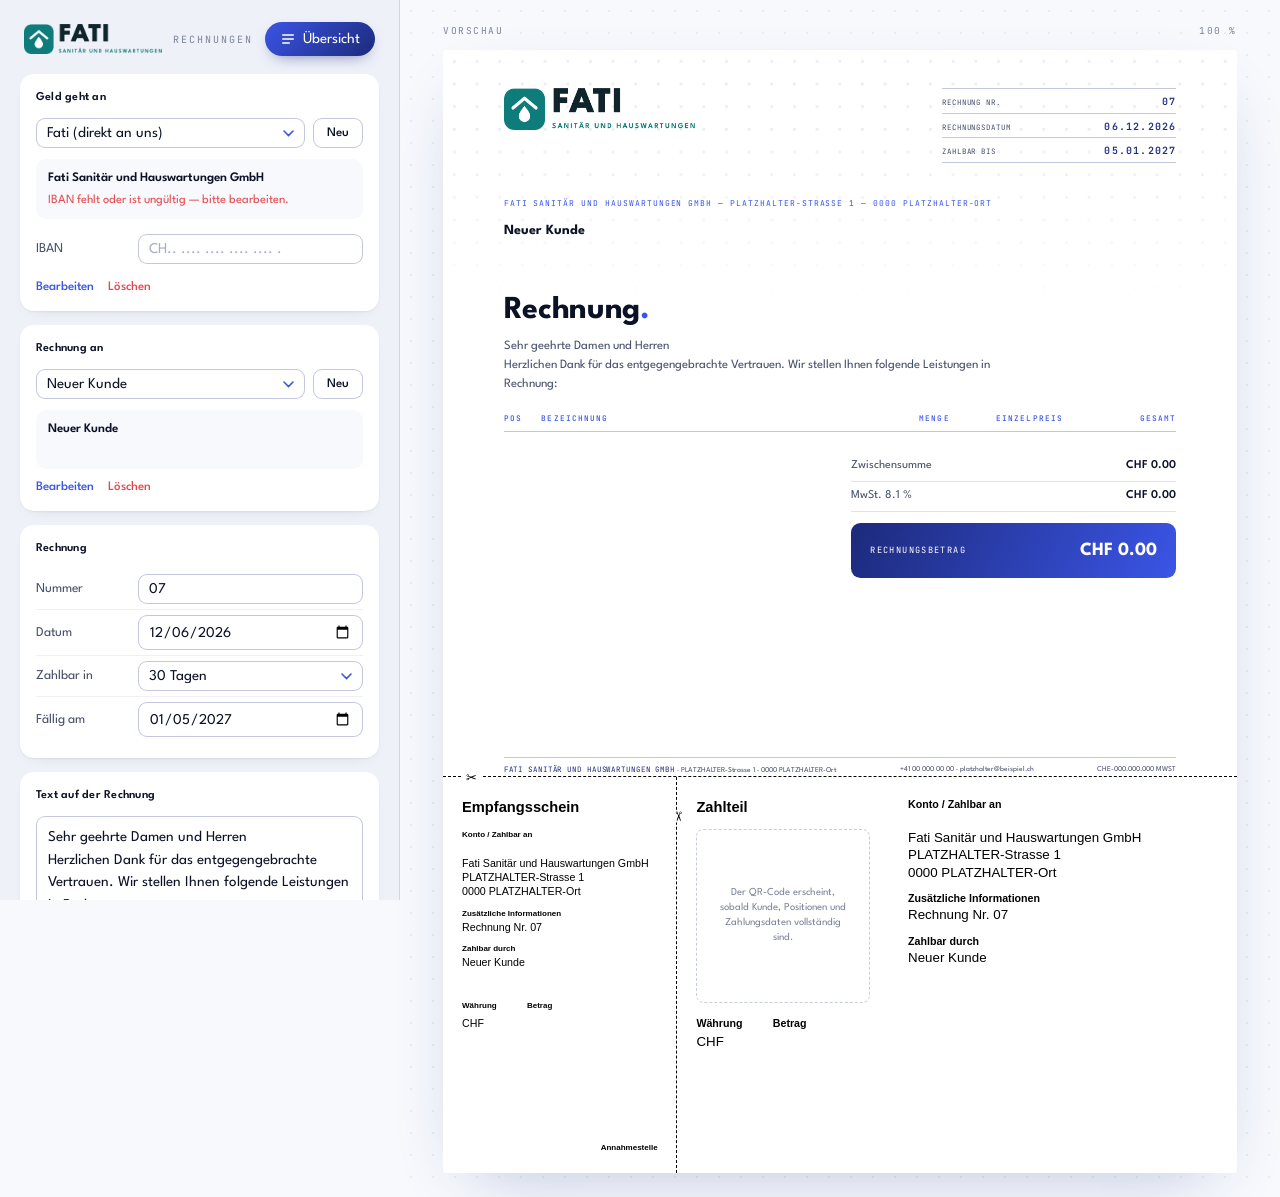
==== fati/index.html @ f6b5951c "Rechnungs-App für Fati Sanitär und Hauswartungen, nur auf dem Gerät Co-Authored-By: Claude Opus 5.5 " ====
<!doctype html>
<html lang="de-CH">
<head>
<meta charset="UTF-8" />
<meta name="viewport" content="width=device-width, initial-scale=1" />
<title>Fati Rechnungen</title>
<link rel="manifest" href="manifest.webmanifest" />
<link rel="apple-touch-icon" href="icon-180.png" />
<meta name="apple-mobile-web-app-capable" content="yes" />
<meta name="apple-mobile-web-app-title" content="Fati Rechnungen" />
<meta name="theme-color" content="#F7F9FD" />
<meta name="robots" content="noindex" />
<script src="../lib/html2canvas.min.js"></script>
<script src="../lib/jspdf.umd.min.js"></script>
<script src="dienst.js"></script>
<style>
@font-face {
  font-family: 'League Spartan'; font-weight: 100 900; font-style: normal; font-display: block;
  src: url([data-uri]) format('woff2');
}
@font-face {
  font-family: 'JetBrains Mono'; font-weight: 100 800; font-style: normal; font-display: block;
  src: url([data-uri]) format('woff2');
}
/* ============================================================
   NASUVIA RECHNUNGEN — Oberfläche
   Ruhige, gruppierte Karten wie in den macOS-Systemeinstellungen,
   in den Farben und Schriften der Nasuvia-Website.
   ============================================================ */
:root {
  --papier: #F7F9FD;
  --flaeche: #EEF1F8;
  --karte: #FFFFFF;
  --tinte: #0C1226;
  --text: #47506B;
  --leise: #7C8499;
  --blau: #1C2A7B;
  --elektrik: #3B55E6;
  --gruen: #0E9F6E;
  --rot: #E5484D;
  --gelb: #B7791F;
  --hairline: rgba(28, 42, 123, 0.14);
  --hairline-strong: rgba(28, 42, 123, 0.26);
  --schatten-karte: 0 1px 2px rgba(12, 18, 38, 0.05), 0 6px 18px -12px rgba(12, 18, 38, 0.18);
  --schatten-blatt: 0 24px 70px -32px rgba(28, 42, 123, 0.32);
  --font-display: 'League Spartan', -apple-system, BlinkMacSystemFont, system-ui, sans-serif;
  --font-mono: 'JetBrains Mono', ui-monospace, SFMono-Regular, monospace;
  --r-karte: 14px;
  --r-feld: 9px;
}

* { margin: 0; padding: 0; box-sizing: border-box; }

body {
  font-family: var(--font-display);
  background: var(--papier);
  color: var(--text);
  font-size: 15px;
  line-height: 1.5;
  -webkit-font-smoothing: antialiased;
  text-rendering: optimizeLegibility;
}

.mono { font-family: var(--font-mono); letter-spacing: 0.12em; text-transform: uppercase; font-variant-numeric: tabular-nums; }
.num { font-variant-numeric: tabular-nums; }
button, input, select, textarea { font-family: inherit; font-size: inherit; color: inherit; }
:focus-visible { outline: 2.5px solid var(--elektrik); outline-offset: 2px; border-radius: 6px; }

/* ============ LAYOUT ============ */
.app { display: grid; grid-template-columns: 400px minmax(0, 1fr); min-height: 100vh; }

.panel {
  background: var(--flaeche);
  border-right: 1px solid var(--hairline);
  padding: 20px 20px 44px;
  overflow-y: auto;
  max-height: 100vh;
  position: sticky;
  top: 0;
  display: flex; flex-direction: column; gap: 14px;
}
.panel-head { display: flex; align-items: center; gap: 11px; padding: 2px 4px 4px; }
.panel-logo { height: 30px; width: auto; }
.panel-title {
  font-family: var(--font-mono); font-size: 10px; letter-spacing: 0.2em;
  text-transform: uppercase; color: var(--leise);
}

/* ============ KARTEN ============ */
.card {
  background: var(--karte);
  border-radius: var(--r-karte);
  box-shadow: var(--schatten-karte);
  padding: 15px 16px 16px;
}
.card h2 {
  font-size: 12px; font-weight: 600; letter-spacing: 0.02em;
  color: var(--tinte); margin-bottom: 11px;
  text-transform: none;
}

/* Zeilenfelder — Label links, Feld rechts (macOS-Einstellungen) */
.field-row {
  display: grid; grid-template-columns: 92px minmax(0, 1fr);
  align-items: center; gap: 10px;
  padding: 5px 0;
}
.field-row + .field-row { border-top: 1px solid rgba(28, 42, 123, 0.07); }
.field-row > label { font-size: 13.5px; color: var(--text); }
.field-row textarea { min-height: 62px; resize: vertical; line-height: 1.45; }

input[type="text"], input[type="date"], select, textarea {
  width: 100%; background: var(--karte);
  border: 1px solid var(--hairline-strong); border-radius: var(--r-feld);
  padding: 7px 10px; color: var(--tinte);
  transition: border-color .15s, box-shadow .15s;
  min-width: 0;
}
input::placeholder, textarea::placeholder { color: #A6AEC0; }
input:focus, select:focus, textarea:focus {
  outline: none; border-color: var(--elektrik);
  box-shadow: 0 0 0 3.5px rgba(59, 85, 230, 0.14);
}
input.invalid { border-color: var(--rot); box-shadow: 0 0 0 3.5px rgba(229, 72, 77, 0.12); }
select { appearance: none; cursor: pointer;
  background-image: url("data:image/svg+xml,%3Csvg xmlns='http://www.w3.org/2000/svg' width='11' height='7'%3E%3Cpath d='M1 1l4.5 4.5L10 1' stroke='%233B55E6' fill='none' stroke-width='1.6' stroke-linecap='round'/%3E%3C/svg%3E");
  background-repeat: no-repeat; background-position: right 10px center; padding-right: 28px;
}

/* Auswahl-Karten (Empfänger, Kunde) */
.waehl-bar { display: grid; grid-template-columns: minmax(0, 1fr) auto; gap: 8px; }
.karte-info {
  margin-top: 11px; padding: 10px 12px; background: var(--papier);
  border-radius: 10px; font-size: 13px; line-height: 1.5; color: var(--text);
}
.karte-info strong { color: var(--tinte); display: block; font-weight: 600; }
.karte-info .mail { color: var(--elektrik); font-size: 12.5px; }
.karte-info .fehlt { color: var(--rot); font-size: 12.5px; display: block; margin-top: 2px; }
.karte-tools { display: flex; gap: 14px; margin-top: 10px; }
.tag {
  display: inline-block; margin-top: 7px; padding: 3px 9px; border-radius: 100px;
  font-size: 10.5px; font-weight: 600; letter-spacing: 0.02em;
}
.tag-ok { background: rgba(14, 159, 110, 0.12); color: #0A7150; }
.tag-info { background: rgba(59, 85, 230, 0.1); color: var(--blau); }

/* Freitext in Karten */
.card > textarea {
  width: 100%; min-height: 84px; resize: vertical; line-height: 1.5;
  background: var(--karte); border: 1px solid var(--hairline-strong);
  border-radius: var(--r-feld); padding: 9px 11px; color: var(--tinte);
}

/* Erstellen-Knopf */
.btn-erstellen {
  background: linear-gradient(135deg, var(--elektrik), var(--blau));
  color: #fff; box-shadow: 0 4px 14px rgba(28, 42, 123, 0.22);
}
.btn-erstellen:hover:not(:disabled) { filter: brightness(1.06); }
.btn-erstellen.bereit { background: var(--papier); color: var(--blau); box-shadow: none; border: 1px solid rgba(28, 42, 123, 0.16); }
.actions-neben { display: flex; gap: 8px; margin-top: 2px; }
.actions-neben .mini-btn { flex: 1; }

/* „hidden" muss jede Anzeigeart schlagen */
[hidden] { display: none !important; }

/* Hinweis beim Bearbeiten */
.bearbeitung {
  display: flex; align-items: center; justify-content: space-between; gap: 10px;
  background: rgba(255, 176, 32, 0.14); border: 1px solid rgba(196, 122, 0, 0.3);
  border-radius: 10px; padding: 9px 11px; font-size: 12.5px; color: #7a4b00;
}
.bearbeitung .mini-btn { flex: none; white-space: nowrap; }

/* Entwürfe */
.entwuerfe-card { display: none; }
body.server .entwuerfe-card { display: block; }
.entwurf-zeile { padding: 9px 0; border-bottom: 1px solid rgba(28, 42, 123, 0.07); }
.entwurf-zeile .archiv-knoepfe { display: flex; gap: 5px; margin-top: 7px; }
.entwurf-zeile .mini-btn { flex: 1; padding: 5px 4px; font-size: 11.5px; }
.entwurf-zeile:last-child { border-bottom: 0; }
.entwurf-info { min-width: 0; }
.entwurf-info strong { display: block; font-size: 12.5px; font-weight: 600; color: var(--tinte); overflow: hidden; text-overflow: ellipsis; white-space: nowrap; }
.entwurf-info span { display: block; font-size: 10.5px; color: var(--leise); }

/* Archiv-Suche und Zusatzangaben */
.archiv-suche {
  width: 100%; margin: 2px 0 8px; padding: 7px 10px; font: inherit; font-size: 12.5px;
  border: 1px solid rgba(28, 42, 123, 0.16); border-radius: 8px; background: var(--papier); color: var(--tinte);
}
.archiv-suche:focus { outline: none; border-color: var(--elektrik); box-shadow: 0 0 0 3px rgba(43, 74, 224, 0.13); }
.archiv-knoepfe { display: flex; gap: 5px; flex-shrink: 0; }
.marke {
  display: inline-block; margin-left: 6px; padding: 1px 6px; border-radius: 20px;
  font-family: var(--font-mono); font-size: 8px; letter-spacing: 0.08em; text-transform: uppercase; vertical-align: 1px;
}
.marke-bezahlt { background: rgba(22, 143, 90, 0.14); color: #0f6b43; }
.marke-faellig { background: rgba(198, 40, 40, 0.12); color: #a5251f; }
.marke-gesendet { background: rgba(43, 74, 224, 0.11); color: var(--blau); }

/* Statistik */
.statistik-card { display: none; }
body.server .statistik-card { display: block; }
.stat-kacheln { display: grid; grid-template-columns: 1fr 1fr; gap: 9px; }
.stat-kachel { background: var(--papier); border-radius: 10px; padding: 11px 12px; }
.stat-label { display: block; font-family: var(--font-mono); font-size: 8.5px; letter-spacing: 0.13em; text-transform: uppercase; color: var(--leise); }
.stat-kachel strong { display: block; font-size: 17px; font-weight: 700; color: var(--blau); margin-top: 4px; font-variant-numeric: tabular-nums; }
.stat-sub { display: block; font-size: 11px; color: var(--leise); margin-top: 1px; }
.stat-zeilen { margin-top: 11px; }
.stat-zeilen > div { display: flex; justify-content: space-between; align-items: baseline; padding: 6px 0; font-size: 12.5px; border-bottom: 1px solid rgba(28, 42, 123, 0.07); }
.stat-zeilen > div:last-child { border-bottom: 0; }
.stat-zeilen strong { color: var(--tinte); font-weight: 600; font-variant-numeric: tabular-nums; }
.stat-zeilen .warnzeile strong, .stat-zeilen div.warnzeile strong { color: #a5251f; }
.stat-zeilen .warnzeile span { color: #a5251f; }
.stat-titel { font-family: var(--font-mono); font-size: 8.5px; letter-spacing: 0.14em; text-transform: uppercase; color: var(--leise); margin: 14px 0 7px; }
.stat-monat { display: grid; grid-template-columns: 42px minmax(0, 1fr) 62px; align-items: center; gap: 8px; margin-bottom: 6px; }
.stat-monat-name { font-size: 11px; color: var(--leise); font-variant-numeric: tabular-nums; }
.stat-balken { height: 7px; background: rgba(28, 42, 123, 0.09); border-radius: 4px; overflow: hidden; }
.stat-balken i { display: block; height: 100%; background: linear-gradient(90deg, var(--blau), var(--elektrik)); border-radius: 4px; }
.stat-monat-wert { font-size: 11px; text-align: right; color: var(--tinte); font-variant-numeric: tabular-nums; }
.stat-kunde { display: flex; justify-content: space-between; gap: 10px; font-size: 12px; padding: 5px 0; border-bottom: 1px solid rgba(28, 42, 123, 0.06); }
.stat-kunde:last-child { border-bottom: 0; }
.stat-kunde span:first-child { color: var(--tinte); overflow: hidden; text-overflow: ellipsis; white-space: nowrap; }
.stat-kunde span:last-child { color: var(--leise); white-space: nowrap; font-variant-numeric: tabular-nums; }

/* Archiv */
.archiv-card { max-height: 400px; display: flex; flex-direction: column; }
.archiv-pfad { font-size: 11px; color: var(--leise); margin-bottom: 9px; }
#archivListe { overflow-y: auto; flex: 1; margin: 0 -4px; padding: 0 4px; }
.archiv-zeile { padding: 9px 0; border-bottom: 1px solid rgba(28, 42, 123, 0.07); }
.archiv-zeile:last-child { border-bottom: 0; }
.archiv-info { min-width: 0; }
.archiv-info strong {
  display: block; font-size: 12.5px; font-weight: 600; color: var(--tinte);
  white-space: nowrap; overflow: hidden; text-overflow: ellipsis;
}
.archiv-info span { display: block; font-size: 11px; color: var(--leise); margin-top: 1px; }
.archiv-zeile .archiv-knoepfe { display: flex; gap: 5px; margin-top: 7px; }
.archiv-zeile .mini-btn { flex: 1; padding: 5px 4px; font-size: 11.5px; }
.archiv-leer { font-size: 12.5px; color: var(--leise); padding: 6px 0; }
.mini-btn.full { width: 100%; margin-top: 10px; }
/* Archiv nur zeigen, wenn der lokale Dienst läuft */
.archiv-card { display: none; }
body.server .archiv-card { display: flex; }

.link-btn {
  background: none; border: 0; cursor: pointer; padding: 2px 0;
  color: var(--elektrik); font-size: 13px; font-weight: 500;
}
.link-btn:hover { text-decoration: underline; }
.link-btn.danger { color: var(--rot); }
.link-btn.center { align-self: center; }

.mini-btn {
  border: 1px solid var(--hairline-strong); background: var(--karte); border-radius: var(--r-feld);
  padding: 7px 13px; cursor: pointer; color: var(--tinte); font-weight: 500; font-size: 13px;
  transition: background .15s, border-color .15s; white-space: nowrap;
}
.mini-btn:hover { background: var(--papier); border-color: var(--elektrik); color: var(--blau); }
.mini-btn.primary { background: var(--elektrik); border-color: var(--elektrik); color: #fff; }
.mini-btn.primary:hover { background: var(--blau); border-color: var(--blau); color: #fff; }

/* Positionen */
.pos-head {
  display: grid; grid-template-columns: minmax(0,1fr) 54px 78px 28px; gap: 7px;
  font-size: 10.5px; color: var(--leise); margin-bottom: 7px; padding-right: 2px;
}
.pos-head span:nth-child(2), .pos-head span:nth-child(3) { text-align: right; }
.pos-row { display: grid; grid-template-columns: minmax(0,1fr) 54px 78px 28px; gap: 7px; margin-bottom: 7px; align-items: center; }
.pos-row input { padding: 7px 9px; }
.pos-row input.n { text-align: right; font-variant-numeric: tabular-nums; }
.pos-sum { font-size: 11.5px; color: var(--leise); text-align: right; margin: -3px 2px 8px 0; font-variant-numeric: tabular-nums; }
.icon-btn {
  border: 0; background: transparent; cursor: pointer;
  border-radius: 7px; height: 32px; display: grid; place-items: center;
  color: var(--leise); transition: color .15s, background .15s;
}
.icon-btn:hover { color: var(--rot); background: rgba(229, 72, 77, 0.08); }
.icon-btn svg { width: 13px; height: 13px; }
.add-btn {
  width: 100%; margin-top: 3px; border: 1px dashed var(--hairline-strong);
  background: transparent; border-radius: 10px; padding: 9px; cursor: pointer;
  color: var(--elektrik); font-weight: 500; font-size: 13.5px;
  display: flex; align-items: center; justify-content: center; gap: 7px;
  transition: background .15s, border-color .15s;
}
.add-btn:hover { background: rgba(59, 85, 230, 0.06); border-color: var(--elektrik); }
.add-btn svg { width: 13px; height: 13px; }

/* Segmented control */
.seg { display: flex; background: rgba(28, 42, 123, 0.07); border-radius: 10px; padding: 3px; gap: 3px; }
.seg button {
  flex: 1; border: 0; background: transparent; cursor: pointer;
  padding: 7px 6px; border-radius: 8px; color: var(--text);
  font-size: 13px; font-weight: 500; transition: background .18s, color .18s, box-shadow .18s;
}
.seg button[aria-pressed="true"] {
  background: var(--karte); color: var(--blau); font-weight: 600;
  box-shadow: 0 1px 3px rgba(12, 18, 38, 0.14);
}

.hint { font-size: 12px; color: var(--leise); margin-top: 9px; line-height: 1.45; }

/* Summe */
.summary-card { padding: 4px 16px 4px; }
.sum-row { display: flex; justify-content: space-between; padding: 10px 0; font-size: 13.5px; border-bottom: 1px solid rgba(28, 42, 123, 0.07); }
.sum-row .v { color: var(--tinte); font-weight: 600; font-variant-numeric: tabular-nums; }
.sum-total {
  display: flex; justify-content: space-between; align-items: baseline;
  padding: 13px 0; font-size: 14px; color: var(--tinte); font-weight: 600;
}
.sum-total span:last-child { font-size: 20px; font-weight: 700; color: var(--blau); font-variant-numeric: tabular-nums; }

/* Status */
.status { display: flex; flex-direction: column; gap: 7px; }
.status:empty { display: none; }
.pill {
  display: flex; align-items: flex-start; gap: 9px; padding: 9px 12px; border-radius: 10px;
  font-size: 12.5px; line-height: 1.4; border: 1px solid transparent;
}
.pill i { width: 7px; height: 7px; border-radius: 50%; flex-shrink: 0; margin-top: 5px; }
.pill.ok { background: rgba(14, 159, 110, 0.09); color: #0A7150; border-color: rgba(14, 159, 110, 0.22); }
.pill.ok i { background: var(--gruen); }
.pill.warn { background: rgba(183, 121, 31, 0.1); color: #8A5A12; border-color: rgba(183, 121, 31, 0.25); }
.pill.warn i { background: var(--gelb); }
.pill.err { background: rgba(229, 72, 77, 0.09); color: #A8272C; border-color: rgba(229, 72, 77, 0.25); }
.pill.err i { background: var(--rot); }

/* Aktionen */
.actions { display: flex; flex-direction: column; gap: 9px; }
.btn {
  border: 0; border-radius: 11px; padding: 12px 18px; cursor: pointer;
  font-weight: 600; font-size: 14.5px;
  transition: transform .15s, box-shadow .15s, background .15s, border-color .15s;
  display: flex; align-items: center; justify-content: center; gap: 9px;
}
.btn svg { width: 16px; height: 16px; }
.btn-primary { background: var(--elektrik); color: #fff; box-shadow: 0 8px 20px -10px rgba(59, 85, 230, 0.9); }
.btn-primary:hover:not(:disabled) { background: var(--blau); transform: translateY(-1px); }
.btn-primary:disabled { opacity: .4; cursor: not-allowed; box-shadow: none; }
.btn-secondary { background: var(--karte); color: var(--tinte); border: 1px solid var(--hairline-strong); }
.btn-secondary:hover { border-color: var(--elektrik); color: var(--blau); }

.advanced[hidden] { display: none; }

/* ============ VORSCHAU ============ */
.preview {
  padding: 24px; display: flex; flex-direction: column; align-items: center; gap: 12px;
  background:
    radial-gradient(rgba(28, 42, 123, 0.06) 1px, transparent 1.6px) 0 0 / 22px 22px,
    var(--papier);
  min-height: 100vh;
}
.preview-bar {
  width: 100%; max-width: 210mm; display: flex; justify-content: space-between;
  font-family: var(--font-mono); font-size: 9.5px; letter-spacing: 0.16em;
  text-transform: uppercase; color: var(--leise);
}
.sheet-wrap { box-shadow: var(--schatten-blatt); border-radius: 4px; overflow: hidden; background: #fff; }

/* ============ RECHNUNGSBLATT (1:1 wie die PDFs) ============ */
.sheet {
  width: 210mm; height: 297mm; background: #fff; color: var(--text);
  position: relative; font-size: 9.5pt; line-height: 1.5;
  -webkit-print-color-adjust: exact; print-color-adjust: exact;
}
.sheet .inner { padding: 10mm 16mm 0; position: relative; z-index: 1; max-height: 185mm; overflow: hidden; }
.sheet .dots {
  position: absolute; top: 0; left: 0; right: 0; height: 70mm; z-index: 0;
  background-image: radial-gradient(rgba(28, 42, 123, 0.08) 0.35mm, transparent 0.5mm);
  background-size: 6mm 6mm;
}
.sheet .dots::after { content: ''; position: absolute; inset: 0; background: linear-gradient(180deg, rgba(255,255,255,0) 30%, #fff 100%); }

.sheet header { display: flex; justify-content: space-between; align-items: flex-start; }
.sheet .logo { height: 11mm; width: auto; display: block; }
.sheet .meta { width: 62mm; }
.sheet .meta-row { display: flex; justify-content: space-between; align-items: baseline; border-top: 0.35pt solid var(--hairline-strong); padding: 1.3mm 0 1mm; }
.sheet .meta-row:last-child { border-bottom: 0.35pt solid var(--hairline-strong); }
.sheet .meta-label { font-size: 5.6pt; }
.sheet .meta-value { font-size: 7.5pt; color: var(--blau); font-weight: 600; }

.sheet .addr-zone { margin-top: 9mm; }
.sheet .sender { font-size: 6pt; color: var(--elektrik); margin-bottom: 3mm; }
.sheet .empfaenger { font-size: 10.5pt; color: var(--tinte); line-height: 1.55; }
.sheet .empfaenger strong { font-weight: 700; }

.sheet h2.titel { font-size: 24pt; font-weight: 700; color: var(--tinte); letter-spacing: -0.01em; margin-top: 8mm; line-height: 1.05; }
.sheet h2.titel .dot { color: var(--elektrik); }
.sheet .intro { margin-top: 2.5mm; font-size: 9.5pt; max-width: 130mm; }

.sheet table { width: 100%; border-collapse: collapse; margin-top: 5mm; }
.sheet thead th {
  font-family: var(--font-mono); font-weight: 500; font-size: 5.8pt;
  letter-spacing: 0.14em; text-transform: uppercase; color: var(--elektrik);
  text-align: left; padding: 0 2mm 1.8mm 0; border-bottom: 0.5pt solid var(--hairline-strong);
}
.sheet thead th.r, .sheet td.r { text-align: right; padding-right: 0; }
.sheet tbody td { padding: 2.4mm 2mm 2.4mm 0; font-size: 9.5pt; color: var(--tinte); border-bottom: 0.35pt solid var(--hairline); vertical-align: top; }
.sheet td.pos { color: var(--elektrik); font-family: var(--font-mono); font-size: 7pt; }
.sheet td .desc { font-weight: 600; }

.sheet .after-table { display: flex; gap: 8mm; align-items: flex-start; margin-top: 5mm; }
.sheet .totals { width: 86mm; flex-shrink: 0; margin-left: auto; }
.sheet .tot-row { display: flex; justify-content: space-between; align-items: baseline; padding: 1.5mm 0; font-size: 9pt; border-bottom: 0.35pt solid var(--hairline); }
.sheet .tot-row .v { color: var(--tinte); font-weight: 600; font-variant-numeric: tabular-nums; }
.sheet .grand {
  margin-top: 3mm; display: flex; justify-content: space-between; align-items: center;
  background: linear-gradient(115deg, var(--blau), var(--elektrik));
  color: #fff; border-radius: 2.5mm; padding: 3.6mm 5mm;
}
.sheet .grand .lbl { font-family: var(--font-mono); font-size: 6.5pt; letter-spacing: 0.16em; }
.sheet .grand .amt { font-size: 14pt; font-weight: 700; font-variant-numeric: tabular-nums; }

.sheet .notice {
  flex: 1; border: 0.35pt solid var(--hairline-strong); border-left: 1mm solid var(--elektrik);
  border-radius: 2mm; padding: 3.5mm 4.5mm; background: var(--papier);
}
.sheet .notice .nlabel { font-size: 5.8pt; color: var(--elektrik); margin-bottom: 1.6mm; }
.sheet .notice p { font-size: 8pt; line-height: 1.55; }
.sheet .notice .bank { margin-top: 2mm; font-size: 6.3pt; color: var(--blau); letter-spacing: 0.03em; line-height: 1.7; }

.sheet .foot {
  position: absolute; left: 16mm; right: 16mm; top: 187mm;
  border-top: 0.35pt solid var(--hairline-strong); padding-top: 1.6mm;
  display: flex; justify-content: space-between; font-size: 5.6pt; z-index: 1;
}
.sheet .foot .b { color: var(--blau); }

/* Kompakt ab 6 Positionen */
.sheet.kompakt .addr-zone { margin-top: 6mm; }
.sheet.kompakt .sender { margin-bottom: 2mm; }
.sheet.kompakt .empfaenger { line-height: 1.45; }
.sheet.kompakt h2.titel { margin-top: 5mm; font-size: 22pt; }
.sheet.kompakt .intro { margin-top: 2mm; }
.sheet.kompakt table { margin-top: 4mm; }
.sheet.kompakt tbody td { padding: 1.7mm 2mm 1.7mm 0; }
.sheet.kompakt .tot-row { padding: 1.3mm 0; }
.sheet.kompakt .after-table { margin-top: 4mm; }
.sheet.kompakt .notice { padding: 2.8mm 4mm; }
.sheet.kompakt .notice p { font-size: 7.5pt; line-height: 1.45; }
.sheet.kompakt .notice .bank { font-size: 6pt; line-height: 1.6; margin-top: 1.6mm; }
.sheet.kompakt .grand { padding: 3.2mm 5mm; }

/* Dichteste Stufe — greift automatisch bei langen Rechnungen */
.sheet.dicht .addr-zone { margin-top: 5mm; }
.sheet.dicht .empfaenger { font-size: 10pt; line-height: 1.4; }
.sheet.dicht h2.titel { margin-top: 4mm; font-size: 19pt; }
.sheet.dicht .intro { margin-top: 1.6mm; font-size: 8.6pt; }
.sheet.dicht table { margin-top: 3mm; }
.sheet.dicht tbody td { padding: 1.15mm 2mm 1.15mm 0; font-size: 8.7pt; }
.sheet.dicht thead th { padding-bottom: 1.2mm; }
.sheet.dicht .after-table { margin-top: 3mm; gap: 6mm; }
.sheet.dicht .tot-row { padding: 1mm 0; font-size: 8.4pt; }
.sheet.dicht .grand { margin-top: 2mm; padding: 2.6mm 4.5mm; }
.sheet.dicht .grand .amt { font-size: 12.5pt; }
.sheet.dicht .notice { padding: 2.2mm 3.4mm; }
.sheet.dicht .notice p { font-size: 6.9pt; line-height: 1.4; }
.sheet.dicht .notice .bank { font-size: 5.7pt; line-height: 1.5; margin-top: 1.2mm; }

/* Äusserste Stufe — lange Rechnungen passen noch auf eine Seite */
.sheet.eng .inner { padding-top: 8mm; }
.sheet.eng .addr-zone { margin-top: 4mm; }
.sheet.eng .sender { margin-bottom: 1.4mm; font-size: 5.6pt; }
.sheet.eng .empfaenger { font-size: 9.4pt; line-height: 1.35; }
.sheet.eng h2.titel { margin-top: 3mm; font-size: 17pt; }
.sheet.eng .intro { margin-top: 1.2mm; font-size: 8.1pt; }
.sheet.eng table { margin-top: 2.4mm; }
.sheet.eng tbody td { padding: 0.85mm 2mm 0.85mm 0; font-size: 8.2pt; }
.sheet.eng .after-table { margin-top: 2.4mm; }
.sheet.eng .tot-row { padding: 0.8mm 0; font-size: 8pt; }
.sheet.eng .grand { margin-top: 1.6mm; padding: 2.2mm 4.5mm; }
.sheet.eng .grand .amt { font-size: 11.5pt; }
.sheet.eng .notice p { font-size: 6.4pt; line-height: 1.35; }

/* QR-Zahlteil */
.qrbill {
  position: absolute; bottom: 0; left: 0; width: 210mm; height: 105mm;
  border-top: 0.4pt dashed #000; display: flex;
  font-family: Helvetica, Arial, sans-serif; color: #000; background: #fff; z-index: 2;
}
.qrbill .scissors { position: absolute; top: -2.4mm; left: 5mm; font-size: 10pt; background: #fff; padding: 0 1mm; }
.qrbill .receipt { width: 62mm; padding: 5mm; border-right: 0.4pt dashed #000; position: relative; }
.qrbill .scissors-v { position: absolute; top: 8mm; right: -2.1mm; font-size: 10pt; transform: rotate(90deg); background: #fff; }
.qrbill .payment { width: 148mm; padding: 5mm; display: flex; }
.qrbill .qb-title { font-size: 11pt; font-weight: bold; margin-bottom: 3mm; }
.qrbill .qb-h { font-size: 6pt; font-weight: bold; margin-top: 2.4mm; }
.qrbill .payment .qb-h { font-size: 8pt; }
.qrbill .qb-v { font-size: 8pt; line-height: 1.35; }
.qrbill .payment .qb-v { font-size: 10pt; line-height: 1.3; }
.qrbill .qb-amt-row { display: flex; gap: 8mm; margin-top: 3mm; }
.qrbill .qb-accept { position: absolute; bottom: 5mm; right: 5mm; font-size: 6pt; font-weight: bold; }
.qrbill .qr-wrap { width: 56mm; }
.qrbill .qr-box { width: 46mm; height: 46mm; margin-top: 3mm; position: relative; }
.qrbill .qr-box > svg:first-child { width: 46mm; height: 46mm; display: block; }
.qrbill .qr-cross { position: absolute; left: 50%; top: 50%; width: 7mm; height: 7mm; transform: translate(-50%, -50%); }
.qrbill .pay-info { flex: 1; }
.qrbill .qr-error {
  width: 46mm; height: 46mm; display: grid; place-items: center; text-align: center;
  border: 1px dashed #C7CCDA; color: var(--leise); font-size: 8pt; padding: 5mm;
  font-family: var(--font-display); line-height: 1.4; border-radius: 2mm;
}

/* ============ DIALOGE ============ */
dialog {
  border: 0; border-radius: 16px; padding: 24px; width: min(460px, 92vw);
  box-shadow: 0 40px 90px -30px rgba(12, 18, 38, 0.5); color: var(--text);
  background: var(--karte); max-height: 88vh; overflow-y: auto;
}
dialog::backdrop { background: rgba(12, 18, 38, 0.42); backdrop-filter: blur(3px); }
dialog h3 { font-size: 18px; color: var(--tinte); margin-bottom: 3px; font-weight: 600; }
dialog .dlg-sub { font-size: 13px; color: var(--leise); margin-bottom: 16px; }
dialog .dlg-actions { display: flex; gap: 9px; margin-top: 20px; }
dialog .dlg-actions .btn { flex: 1; }

/* Schritte im Mail-Dialog */
.steps { list-style: none; margin-top: 16px; display: flex; flex-direction: column; gap: 14px; }
.steps li { display: grid; grid-template-columns: 26px minmax(0, 1fr); gap: 12px; align-items: start; }
.step-no {
  width: 26px; height: 26px; border-radius: 50%; display: grid; place-items: center;
  background: var(--elektrik); color: #fff; font-size: 13px; font-weight: 600;
}
.step-body strong { display: block; color: var(--tinte); font-size: 14px; font-weight: 600; margin-bottom: 2px; }
.step-body p { font-size: 12.5px; color: var(--leise); line-height: 1.45; margin-bottom: 8px; }
.step-actions { display: flex; gap: 8px; flex-wrap: wrap; }

.mail-preview {
  margin-top: 16px; border: 1px solid var(--hairline); border-radius: 10px;
  padding: 12px 14px; background: var(--papier);
  font-size: 12px; line-height: 1.55; color: var(--text);
  max-height: 170px; overflow-y: auto; white-space: pre-wrap;
}

/* Kurzanleitung */
#hilfeDlg { width: min(560px, 94vw); }
.hilfe h4 {
  font-family: var(--font-mono); font-size: 9px; letter-spacing: 0.14em; text-transform: uppercase;
  color: var(--blau); margin: 16px 0 5px;
}
.hilfe h4:first-child { margin-top: 0; }
.hilfe p { font-size: 13px; line-height: 1.55; color: var(--text); }
.hilfe strong { color: var(--tinte); font-weight: 600; }
.hilfe em { font-style: normal; color: var(--tinte); }

/* Toast */
.toast {
  position: fixed; bottom: 26px; left: 50%; transform: translate(-50%, 14px);
  background: var(--tinte); color: #fff; padding: 11px 20px; border-radius: 11px;
  font-size: 13.5px; font-weight: 500; opacity: 0; pointer-events: none;
  transition: opacity .22s, transform .22s; z-index: 999;
  box-shadow: 0 18px 40px -16px rgba(12, 18, 38, 0.7);
}
.toast.show { opacity: 1; transform: translate(-50%, 0); }

/* Reiner Druckauftrag (vom lokalen Dienst): nur das Blatt */
body.nur-blatt .panel, body.nur-blatt .preview-bar { display: none; }
body.nur-blatt .app { display: block; }
body.nur-blatt .preview { padding: 0; background: #fff; min-height: 0; }
body.nur-blatt .sheet-wrap { box-shadow: none; border-radius: 0; width: 210mm !important; height: 297mm !important; }
body.nur-blatt .sheet { transform: none !important; }

/* ============ RESPONSIVE ============ */
@media (max-width: 1200px) {
  .app { grid-template-columns: minmax(0, 1fr); }
  .preview { min-width: 0; overflow: hidden; }
  .panel { position: static; max-height: none; border-right: 0; border-bottom: 1px solid var(--hairline); }
  .preview { padding: 16px 10px; }
}

/* iPhone zoomt bei Feldern unter 16px beim Antippen hinein */
@media (max-width: 700px) {
  input, select, textarea { font-size: 16px !important; }
  .panel { padding: 14px 12px 40px; }
  .card { padding: 16px 14px; }
  /* Safari gibt Datumsfeldern eine eigene Mindestbreite; so bleiben sie im Kästchen */
  input[type="date"] { -webkit-appearance: none; appearance: none; display: block; box-sizing: border-box; width: 100%; max-width: 100%; min-height: 38px; text-align: left; }
  input[type="date"]::-webkit-date-and-time-value { text-align: left; margin: 0; }
  .field-row > * { min-width: 0; }
}

@media (prefers-reduced-motion: reduce) {
  * { transition-duration: .01ms !important; }
}

/* ============ DRUCK ============ */
@media print {
  @page { size: A4; margin: 0; }
  html, body { background: #fff; width: 210mm; }
  .panel, .preview-bar, dialog, .toast { display: none !important; }
  .app { display: block; }
  .preview { padding: 0; background: #fff; min-height: 0; display: block; }
  .sheet-wrap { box-shadow: none; border-radius: 0; width: 210mm !important; height: 297mm !important; overflow: visible; }
  .sheet { transform: none !important; box-shadow: none; }
}

</style>
</head>
<body>
<div class="app">

  <!-- ============ STEUERPULT ============ -->
  <aside class="panel">
    <div class="panel-head">
      <img class="panel-logo" id="panelLogo" alt="Fati Sanitär und Hauswartungen GmbH" />
      <span class="panel-title">Rechnungen</span>
    </div>

    <!-- Zahlungsempfänger -->
    <section class="card">
      <h2>Geld geht an</h2>
      <div class="waehl-bar">
        <select id="empfSelect" aria-label="Zahlungsempfänger auswählen"></select>
        <button type="button" class="mini-btn" id="empfNeu">Neu</button>
      </div>
      <div class="karte-info" id="empfInfo"></div>
      <div class="field-row" style="margin-top:10px">
        <label for="empfIban">IBAN</label>
        <input type="text" id="empfIban" placeholder="CH.. .... .... .... .... ." />
      </div>
      <div class="karte-tools">
        <button type="button" class="link-btn" id="empfBearbeiten">Bearbeiten</button>
        <button type="button" class="link-btn danger" id="empfLoeschen">Löschen</button>
      </div>
    </section>

    <!-- Kunde -->
    <section class="card">
      <h2>Rechnung an</h2>
      <div class="waehl-bar">
        <select id="kundeSelect" aria-label="Kunde auswählen"></select>
        <button type="button" class="mini-btn" id="kundeNeu">Neu</button>
      </div>
      <div class="karte-info" id="kundeInfo"></div>
      <div class="karte-tools">
        <button type="button" class="link-btn" id="kundeBearbeiten">Bearbeiten</button>
        <button type="button" class="link-btn danger" id="kundeLoeschen">Löschen</button>
      </div>
    </section>

    <!-- Rechnung -->
    <section class="card">
      <h2>Rechnung</h2>
      <div class="field-row"><label for="rgNr">Nummer</label><input type="text" id="rgNr" value="07" inputmode="numeric" /></div>
      <div class="field-row"><label for="rgDatum">Datum</label><input type="date" id="rgDatum" /></div>
      <div class="field-row">
        <label for="frist">Zahlbar in</label>
        <select id="frist">
          <option value="0">Sofort</option>
          <option value="10">10 Tagen</option>
          <option value="20">20 Tagen</option>
          <option value="30" selected>30 Tagen</option>
          <option value="60">60 Tagen</option>
        </select>
      </div>
      <div class="field-row"><label for="rgFaellig">Fällig am</label><input type="date" id="rgFaellig" /></div>
    </section>

    <!-- Einleitungstext -->
    <section class="card">
      <h2>Text auf der Rechnung</h2>
      <textarea id="intro" rows="4" aria-label="Anrede und Einleitung">Sehr geehrte Damen und Herren
Herzlichen Dank für das entgegengebrachte Vertrauen. Wir stellen Ihnen folgende Leistungen in Rechnung:</textarea>
      <p class="hint">Frei änderbar — erscheint direkt unter dem Titel „Rechnung".</p>
    </section>

    <!-- Positionen -->
    <section class="card">
      <h2>Positionen</h2>
      <div class="pos-head"><span>Bezeichnung</span><span>Menge</span><span>Preis</span><span></span></div>
      <div id="posList"></div>
      <button type="button" class="add-btn" id="posAdd">
        <svg viewBox="0 0 24 24" fill="none" stroke="currentColor" stroke-width="2.4" stroke-linecap="round"><path d="M12 5v14M5 12h14"/></svg>
        Position hinzufügen
      </button>
    </section>

    <!-- MwSt -->
    <section class="card">
      <h2>Mehrwertsteuer</h2>
      <div class="seg" id="mwstModus" role="group" aria-label="Preise inklusive oder exklusive MwSt.">
        <button type="button" data-mode="excl" aria-pressed="true">Preise exkl.</button>
        <button type="button" data-mode="incl" aria-pressed="false">Preise inkl.</button>
      </div>
      <p class="hint" id="mwstHint"></p>
      <div class="field-row" style="margin-top:10px">
        <label for="mwstSatz">Satz</label>
        <select id="mwstSatz">
          <option value="8.1" selected>8.1 % (Normalsatz)</option>
          <option value="3.8">3.8 % (Beherbergung)</option>
          <option value="2.6">2.6 % (reduziert)</option>
          <option value="0">Keine MwSt.</option>
        </select>
      </div>
    </section>

    <!-- Hinweis beim Bearbeiten einer bestehenden Rechnung -->
    <div class="bearbeitung" id="bearbeitung" hidden>
      <span id="bearbeitungText">Bestehende Rechnung wird bearbeitet</span>
      <button type="button" class="mini-btn" id="bearbeitungEnde">Bearbeitung beenden</button>
    </div>

    <!-- Summe -->
    <section class="card summary-card">
      <div class="sum-row"><span id="sumNettoLbl">Zwischensumme</span><span class="v" id="sumNetto">—</span></div>
      <div class="sum-row"><span id="sumMwstLbl">MwSt.</span><span class="v" id="sumMwst">—</span></div>
      <div class="sum-total"><span>Rechnungsbetrag</span><span id="sumTotal">—</span></div>
    </section>

    <div class="status" id="status"></div>

    <!-- Aktionen -->
    <div class="actions">
      <button type="button" class="btn btn-erstellen" id="btnErstellen">
        <svg viewBox="0 0 24 24" fill="none" stroke="currentColor" stroke-width="1.9" stroke-linecap="round" stroke-linejoin="round"><path d="M5 12.5 10 17.5 19 7"/></svg>
        <span id="btnErstellenText">Rechnung erstellen</span>
      </button>
      <button type="button" class="btn btn-primary" id="btnPrint">
        <svg viewBox="0 0 24 24" fill="none" stroke="currentColor" stroke-width="1.9" stroke-linecap="round" stroke-linejoin="round"><path d="M12 3v12"/><path d="m7 10 5 5 5-5"/><path d="M4 17v2a2 2 0 0 0 2 2h12a2 2 0 0 0 2-2v-2"/></svg>
        Rechnung sichern
      </button>
      <button type="button" class="btn btn-secondary" id="btnMail">
        <svg viewBox="0 0 24 24" fill="none" stroke="currentColor" stroke-width="1.9" stroke-linecap="round" stroke-linejoin="round"><rect x="2" y="4" width="20" height="16" rx="2"/><path d="m2 6 10 7 10-7"/></svg>
        Per E-Mail senden
      </button>
      <div class="actions-neben">
        <button type="button" class="mini-btn" id="btnEntwurf">Als Entwurf sichern</button>
        <button type="button" class="mini-btn" id="btnNeu">Neue Rechnung</button>
      </div>
    </div>

    <!-- Statistik -->
    <section class="card statistik-card">
      <h2>Übersicht</h2>
      <div class="stat-kacheln">
        <div class="stat-kachel">
          <span class="stat-label" id="statJahrLabel">Umsatz Jahr</span>
          <strong id="statUmsatzJahr">—</strong>
          <span class="stat-sub" id="statAnzahlJahr">—</span>
        </div>
        <div class="stat-kachel">
          <span class="stat-label">Diesen Monat</span>
          <strong id="statUmsatzMonat">—</strong>
          <span class="stat-sub" id="statAnzahlMonat">—</span>
        </div>
      </div>
      <div class="stat-zeilen">
        <div><span>Offen (noch nicht bezahlt)</span><strong id="statUnbezahlt">—</strong></div>
        <div id="statUeberfaelligZeile"><span>Davon überfällig</span><strong id="statUeberfaellig">—</strong></div>
        <div><span>Versendet</span><strong id="statGesendet">0</strong></div>
        <div><span>MwSt. im Jahr</span><strong id="statMwst">—</strong></div>
      </div>
      <p class="stat-titel">Letzte Monate</p>
      <div id="statMonate"></div>
      <p class="stat-titel">Top-Kunden</p>
      <div id="statKunden"></div>
      <button type="button" class="mini-btn full" id="btnExport" style="margin-top:12px">Jahr als CSV für die Buchhaltung</button>
    </section>

    <!-- Entwürfe -->
    <section class="card entwuerfe-card">
      <h2>Entwürfe</h2>
      <p class="hint" style="margin-top:-2px">Angefangene Rechnungen, an denen Sie später weiterarbeiten.</p>
      <div id="entwuerfeListe"><p class="archiv-leer">Noch keine Entwürfe.</p></div>
    </section>

    <!-- Archiv -->
    <section class="card archiv-card">
      <h2>Gesicherte Rechnungen</h2>
      <p class="archiv-pfad" id="archivOrdner">—</p>
      <input type="search" id="archivSuche" class="archiv-suche" placeholder="Nummer oder Kunde suchen" />
      <div id="archivListe"><p class="archiv-leer">Noch keine Rechnungen gesichert.</p></div>
      <button type="button" class="mini-btn full" id="btnOrdner">Ordner im Finder öffnen</button>
    </section>

    <button type="button" class="link-btn center" id="btnErweitert">Weitere Einstellungen</button>
    <section class="card advanced" id="advanced" hidden>
      <h2>Weitere Einstellungen</h2>
      <div class="field-row"><label for="referenz">QR-Referenz</label><input type="text" id="referenz" /></div>
      <p class="hint">Entsteht automatisch aus der Rechnungsnummer, inklusive Prüfziffer. Nur bei einer QR-IBAN nötig.</p>
      <button type="button" class="mini-btn full" id="btnReset" style="margin-top:12px">Alles zurücksetzen</button>
    </section>

    <button type="button" class="link-btn center" id="btnHilfe" style="margin-top:14px">Kurzanleitung</button>
  </aside>

  <!-- ============ VORSCHAU ============ -->
  <main class="preview">
    <div class="preview-bar">
      <span>Vorschau</span>
      <span id="zoomInfo"></span>
    </div>
    <div class="sheet-wrap" id="sheetWrap">
      <div class="sheet" id="sheet">
        <div class="dots"></div>

        <div class="inner" id="sheetInner">
          <header>
            <img class="logo" id="sheetLogo" alt="Fati Sanitär und Hauswartungen GmbH" />
            <div class="meta">
              <div class="meta-row"><span class="mono meta-label">RECHNUNG NR.</span><span class="mono meta-value" id="vNr">—</span></div>
              <div class="meta-row"><span class="mono meta-label">RECHNUNGSDATUM</span><span class="mono meta-value" id="vDatum">—</span></div>
              <div class="meta-row"><span class="mono meta-label">ZAHLBAR BIS</span><span class="mono meta-value" id="vFaellig">—</span></div>
            </div>
          </header>

          <div class="addr-zone">
            <p class="mono sender">FATI SANITÄR UND HAUSWARTUNGEN GMBH — PLATZHALTER-STRASSE 1 — 0000 PLATZHALTER-ORT</p>
            <p class="empfaenger" id="vEmpfaenger"></p>
          </div>

          <h2 class="titel">Rechnung<span class="dot">.</span></h2>
          <p class="intro" id="vIntro"></p>

          <table>
            <thead>
              <tr>
                <th style="width:10mm">POS</th>
                <th>BEZEICHNUNG</th>
                <th class="r" style="width:16mm">MENGE</th>
                <th class="r" style="width:30mm">EINZELPREIS</th>
                <th class="r" style="width:30mm">GESAMT</th>
              </tr>
            </thead>
            <tbody id="vPositionen"></tbody>
          </table>

          <div class="after-table">
            <div class="notice" id="vNotice">
              <p class="mono nlabel">ZAHLUNGSHINWEIS — FACTORING</p>
              <p id="vNoticeText"></p>
              <p class="mono bank" id="vBank"></p>
            </div>
            <div class="totals">
              <div class="tot-row"><span id="vNettoLbl">Zwischensumme</span><span class="v" id="vNetto">—</span></div>
              <div class="tot-row"><span id="vMwstLbl">MwSt.</span><span class="v" id="vMwst">—</span></div>
              <div class="grand"><span class="lbl">RECHNUNGSBETRAG</span><span class="amt" id="vTotal">—</span></div>
            </div>
          </div>
        </div>

        <div class="foot">
          <span><span class="b mono">FATI SANITÄR UND HAUSWARTUNGEN GMBH</span> · PLATZHALTER-Strasse 1 · 0000 PLATZHALTER-Ort</span>
          <span>+41 00 000 00 00 · platzhalter@beispiel.ch</span>
          <span>CHE-000.000.000 MWST</span>
        </div>

        <div class="qrbill">
          <span class="scissors">✂</span>
          <div class="receipt">
            <span class="scissors-v">✂</span>
            <p class="qb-title">Empfangsschein</p>
            <p class="qb-h">Konto / Zahlbar an</p>
            <p class="qb-v" id="vKonto1"></p>
            <p class="qb-h" id="vRefH1">Referenz</p>
            <p class="qb-v" id="vRef1"></p>
            <p class="qb-h">Zahlbar durch</p>
            <p class="qb-v" id="vZahler1"></p>
            <div class="qb-amt-row">
              <span><span class="qb-h" style="margin:0">Währung</span><br /><span class="qb-v">CHF</span></span>
              <span><span class="qb-h" style="margin:0">Betrag</span><br /><span class="qb-v" id="vBetrag1"></span></span>
            </div>
            <p class="qb-accept">Annahmestelle</p>
          </div>
          <div class="payment">
            <div class="qr-wrap">
              <p class="qb-title">Zahlteil</p>
              <div class="qr-box" id="qrBox"></div>
              <div class="qb-amt-row">
                <span><span class="qb-h" style="margin:0">Währung</span><br /><span class="qb-v">CHF</span></span>
                <span><span class="qb-h" style="margin:0">Betrag</span><br /><span class="qb-v" id="vBetrag2"></span></span>
              </div>
            </div>
            <div class="pay-info">
              <p class="qb-h" style="margin-top:0">Konto / Zahlbar an</p>
              <p class="qb-v" id="vKonto2"></p>
              <p class="qb-h" id="vRefH2">Referenz</p>
              <p class="qb-v" id="vRef2"></p>
              <p class="qb-h">Zahlbar durch</p>
              <p class="qb-v" id="vZahler2"></p>
            </div>
          </div>
        </div>
      </div>
    </div>
  </main>
</div>

<!-- Kunden-Dialog -->
<dialog id="kundeDlg">
  <h3 id="dlgTitel">Neuer Kunde</h3>
  <p class="dlg-sub">Strasse und Hausnummer bitte getrennt — der Schweizer QR-Code verlangt das.</p>
  <div class="field-row"><label for="kName">Firma</label><input type="text" id="kName" placeholder="Muster AG" /></div>
  <div class="field-row"><label for="kStrasse">Strasse</label><input type="text" id="kStrasse" placeholder="Musterstrasse" /></div>
  <div class="field-row"><label for="kNr">Nummer</label><input type="text" id="kNr" placeholder="12" /></div>
  <div class="field-row"><label for="kPlz">PLZ</label><input type="text" id="kPlz" placeholder="8000" /></div>
  <div class="field-row"><label for="kOrt">Ort</label><input type="text" id="kOrt" placeholder="Zürich" /></div>
  <div class="field-row"><label for="kLand">Land</label><input type="text" id="kLand" value="CH" maxlength="2" /></div>
  <div class="field-row"><label for="kMail">E-Mail</label><input type="text" id="kMail" placeholder="rechnung@firma.ch" /></div>
  <div class="dlg-actions">
    <button type="button" class="btn btn-secondary" id="kAbbrechen">Abbrechen</button>
    <button type="button" class="btn btn-primary" id="kSpeichern">Sichern</button>
  </div>
</dialog>

<!-- Empfänger-Dialog -->
<dialog id="empfDlg">
  <h3 id="empfDlgTitel">Neuer Zahlungsempfänger</h3>
  <p class="dlg-sub">Wer das Geld erhält — Ihr eigenes Konto oder eine Factoring-Gesellschaft.</p>
  <div class="field-row"><label for="eBez">Anzeigename</label><input type="text" id="eBez" placeholder="z. B. Fati (direkt)" /></div>
  <div class="field-row"><label for="eName">Kontoinhaber</label><input type="text" id="eName" placeholder="Fati Sanitär und Hauswartungen GmbH" /></div>
  <div class="field-row"><label for="eIban">IBAN</label><input type="text" id="eIban" placeholder="CH.. .... .... .... .... ." /></div>
  <div class="field-row"><label for="eStrasse">Strasse</label><input type="text" id="eStrasse" /></div>
  <div class="field-row"><label for="eNr">Nummer</label><input type="text" id="eNr" /></div>
  <div class="field-row"><label for="ePlz">PLZ</label><input type="text" id="ePlz" /></div>
  <div class="field-row"><label for="eOrt">Ort</label><input type="text" id="eOrt" /></div>
  <div class="field-row"><label for="eLand">Land</label><input type="text" id="eLand" value="CH" maxlength="2" /></div>
  <div class="field-row">
    <label for="eFactoring">Factoring</label>
    <select id="eFactoring">
      <option value="0">Nein — Zahlung direkt an uns</option>
      <option value="1">Ja — Hinweis auf der Rechnung zeigen</option>
    </select>
  </div>
  <div class="dlg-actions">
    <button type="button" class="btn btn-secondary" id="eAbbrechen">Abbrechen</button>
    <button type="button" class="btn btn-primary" id="eSpeichern">Sichern</button>
  </div>
</dialog>

<!-- E-Mail-Dialog -->
<dialog id="hilfeDlg">
  <h3>Kurzanleitung</h3>
  <p class="dlg-sub">Alles, was die App kann — auf einen Blick.</p>

  <div class="hilfe">
    <h4>Eine Rechnung erstellen</h4>
    <p>Empfänger und Kunde oben auswählen, Positionen eintragen, dann auf <strong>Rechnung erstellen</strong>.
       Der QR-Code entsteht erst dann — so bleibt das Tippen flüssig.
       Steht auf dem Knopf „Rechnung ist bereit“, stimmt alles.</p>

    <h4>Mehrwertsteuer</h4>
    <p><em>Preise exkl.</em> schlägt die MwSt. auf, <em>Preise inkl.</em> rechnet sie heraus.
       Sätze: 8.1 %, 3.8 %, 2.6 % oder keine.</p>

    <h4>Sichern und versenden</h4>
    <p><strong>Rechnung sichern</strong> legt das PDF auf dem Schreibtisch ab, nach Jahr geordnet.
       <strong>Per E-Mail senden</strong> öffnet Mail mit fertigem Text im Fati-Design — die Rechnung hängt
       bereits an. Beim ersten Mal wird einmalig nach der Adresse des Kunden gefragt; danach nie wieder.</p>

    <h4>Später weiterarbeiten</h4>
    <p><strong>Als Entwurf sichern</strong> legt eine angefangene Rechnung beiseite, ohne ein PDF zu erzeugen.
       Unter <em>Entwürfe</em> geht es jederzeit weiter. Bereits gesicherte Rechnungen lassen sich über
       <strong>Bearbeiten</strong> erneut öffnen und ändern — die neue Fassung ersetzt die alte,
       die frühere landet im Ordner „Ersetzt“.</p>

    <h4>Zahlungen im Blick</h4>
    <p>Trifft Geld ein, in der Liste auf <strong>Bezahlt</strong> tippen. Die Übersicht zeigt Umsatz,
       offene Beträge und überfällige Rechnungen — überfällige erscheinen rot.</p>

    <h4>Für die Buchhaltung</h4>
    <p><strong>Jahr als CSV</strong> schreibt eine Liste aller Rechnungen mit Netto, MwSt. und Zahlungsstand
       in den Ordner „Buchhaltung“ — direkt an das Treuhandbüro weiterzugeben.</p>

    <h4>Tastatur</h4>
    <p><strong>⌘S</strong> sichern · <strong>⌘⏎</strong> Rechnung erstellen</p>

    <h4>Gut zu wissen</h4>
    <p>Bei einer QR-IBAN trägt der Zahlteil die 27-stellige Referenz, bei einer normalen IBAN schaltet die App
       selbstständig auf „ohne Referenz“ um. Kunden, Empfänger und der letzte Eingabestand bleiben nach dem
       Beenden erhalten. Die App braucht kein Internet — alle Daten bleiben auf diesem Mac.</p>
  </div>

  <div class="dlg-actions">
    <button type="button" class="btn btn-primary" id="hilfeSchliessen">Verstanden</button>
  </div>
</dialog>

<dialog id="entwurfDlg">
  <h3>Entwurf sichern</h3>
  <p class="dlg-sub">Die Rechnung wird abgelegt, ohne ein PDF zu erzeugen. Sie können jederzeit daran weiterarbeiten.</p>
  <div class="field-row"><label for="entwurfTitel">Name</label><input type="text" id="entwurfTitel" placeholder="z. B. Nr. 14 Muster AG" /></div>
  <div class="dlg-actions">
    <button type="button" class="btn btn-secondary" id="entwurfAbbrechen">Abbrechen</button>
    <button type="button" class="btn btn-primary" id="entwurfSpeichern">Entwurf sichern</button>
  </div>
</dialog>

<dialog id="mailDlg">
  <h3>An welche Adresse?</h3>
  <p class="dlg-sub" id="mailModus"></p>
  <div class="field-row"><label for="mailAn">E-Mail</label><input type="email" id="mailAn" placeholder="rechnung@firma.ch" /></div>
  <p class="hint" style="margin-top:8px">Die Adresse wird beim Kunden gemerkt — beim nächsten Mal geht es ohne Nachfrage.</p>
  <div class="dlg-actions">
    <button type="button" class="btn btn-secondary" id="mailSchliessen">Abbrechen</button>
    <button type="button" class="btn btn-primary" id="mailSenden">Mail öffnen</button>
  </div>
  <button type="button" class="link-btn center" id="mailKopieren" style="margin-top:12px;width:100%">Stattdessen gestalteten Text kopieren</button>
  <div class="mail-preview" id="mailPreview" hidden></div>
</dialog>

<div class="toast" id="toast" role="status" aria-live="polite"></div>

<script>(()=>{var Ue=Object.create;var Lt=Object.defineProperty;var qe=Object.getOwnPropertyDescriptor;var De=Object.getOwnPropertyNames;var Fe=Object.getPrototypeOf,ke=Object.prototype.hasOwnProperty;var d=(n,t)=>()=>{try{return t||n((t={exports:{}}).exports,t),t.exports}catch(e){throw t=0,e}};var ze=(n,t,e,r)=>{if(t&&typeof t=="object"||typeof t=="function")for(let o of De(t))!ke.call(n,o)&&o!==e&&Lt(n,o,{get:()=>t[o],enumerable:!(r=qe(t,o))||r.enumerable});return n};var Ve=(n,t,e)=>(e=n!=null?Ue(Fe(n)):{},ze(t||!n||!n.__esModule?Lt(e,"default",{value:n,enumerable:!0}):e,n));var xt=d((Fn,_t)=>{_t.exports=function(){return typeof Promise=="function"&&Promise.prototype&&Promise.prototype.then}});var I=d(P=>{var st,He=[0,26,44,70,100,134,172,196,242,292,346,404,466,532,581,655,733,815,901,991,1085,1156,1258,1364,1474,1588,1706,1828,1921,2051,2185,2323,2465,2611,2761,2876,3034,3196,3362,3532,3706];P.getSymbolSize=function(t){if(!t)throw new Error('"version" cannot be null or undefined');if(t<1||t>40)throw new Error('"version" should be in range from 1 to 40');return t*4+17};P.getSymbolTotalCodewords=function(t){return He[t]};P.getBCHDigit=function(n){let t=0;for(;n!==0;)t++,n>>>=1;return t};P.setToSJISFunction=function(t){if(typeof t!="function")throw new Error('"toSJISFunc" is not a valid function.');st=t};P.isKanjiModeEnabled=function(){return typeof st<"u"};P.toSJIS=function(t){return st(t)}});var j=d(m=>{m.L={bit:1};m.M={bit:0};m.Q={bit:3};m.H={bit:2};function Ke(n){if(typeof n!="string")throw new Error("Param is not a string");switch(n.toLowerCase()){case"l":case"low":return m.L;case"m":case"medium":return m.M;case"q":case"quartile":return m.Q;case"h":case"high":return m.H;default:throw new Error("Unknown EC Level: "+n)}}m.isValid=function(t){return t&&typeof t.bit<"u"&&t.bit>=0&&t.bit<4};m.from=function(t,e){if(m.isValid(t))return t;try{return Ke(t)}catch{return e}}});var Dt=d((Vn,qt)=>{function Ut(){this.buffer=[],this.length=0}Ut.prototype={get:function(n){let t=Math.floor(n/8);return(this.buffer[t]>>>7-n%8&1)===1},put:function(n,t){for(let e=0;e<t;e++)this.putBit((n>>>t-e-1&1)===1)},getLengthInBits:function(){return this.length},putBit:function(n){let t=Math.floor(this.length/8);this.buffer.length<=t&&this.buffer.push(0),n&&(this.buffer[t]|=128>>>this.length%8),this.length++}};qt.exports=Ut});var kt=d((Hn,Ft)=>{function k(n){if(!n||n<1)throw new Error("BitMatrix size must be defined and greater than 0");this.size=n,this.data=new Uint8Array(n*n),this.reservedBit=new Uint8Array(n*n)}k.prototype.set=function(n,t,e,r){let o=n*this.size+t;this.data[o]=e,r&&(this.reservedBit[o]=!0)};k.prototype.get=function(n,t){return this.data[n*this.size+t]};k.prototype.xor=function(n,t,e){this.data[n*this.size+t]^=e};k.prototype.isReserved=function(n,t){return this.reservedBit[n*this.size+t]};Ft.exports=k});var zt=d(G=>{var Je=I().getSymbolSize;G.getRowColCoords=function(t){if(t===1)return[];let e=Math.floor(t/7)+2,r=Je(t),o=r===145?26:Math.ceil((r-13)/(2*e-2))*2,i=[r-7];for(let s=1;s<e-1;s++)i[s]=i[s-1]-o;return i.push(6),i.reverse()};G.getPositions=function(t){let e=[],r=G.getRowColCoords(t),o=r.length;for(let i=0;i<o;i++)for(let s=0;s<o;s++)i===0&&s===0||i===0&&s===o-1||i===o-1&&s===0||e.push([r[i],r[s]]);return e}});var Kt=d(Ht=>{var Ye=I().getSymbolSize,Vt=7;Ht.getPositions=function(t){let e=Ye(t);return[[0,0],[e-Vt,0],[0,e-Vt]]}});var Jt=d(g=>{g.Patterns={PATTERN000:0,PATTERN001:1,PATTERN010:2,PATTERN011:3,PATTERN100:4,PATTERN101:5,PATTERN110:6,PATTERN111:7};var b={N1:3,N2:3,N3:40,N4:10};g.isValid=function(t){return t!=null&&t!==""&&!isNaN(t)&&t>=0&&t<=7};g.from=function(t){return g.isValid(t)?parseInt(t,10):void 0};g.getPenaltyN1=function(t){let e=t.size,r=0,o=0,i=0,s=null,u=null;for(let c=0;c<e;c++){o=i=0,s=u=null;for(let l=0;l<e;l++){let a=t.get(c,l);a===s?o++:(o>=5&&(r+=b.N1+(o-5)),s=a,o=1),a=t.get(l,c),a===u?i++:(i>=5&&(r+=b.N1+(i-5)),u=a,i=1)}o>=5&&(r+=b.N1+(o-5)),i>=5&&(r+=b.N1+(i-5))}return r};g.getPenaltyN2=function(t){let e=t.size,r=0;for(let o=0;o<e-1;o++)for(let i=0;i<e-1;i++){let s=t.get(o,i)+t.get(o,i+1)+t.get(o+1,i)+t.get(o+1,i+1);(s===4||s===0)&&r++}return r*b.N2};g.getPenaltyN3=function(t){let e=t.size,r=0,o=0,i=0;for(let s=0;s<e;s++){o=i=0;for(let u=0;u<e;u++)o=o<<1&2047|t.get(s,u),u>=10&&(o===1488||o===93)&&r++,i=i<<1&2047|t.get(u,s),u>=10&&(i===1488||i===93)&&r++}return r*b.N3};g.getPenaltyN4=function(t){let e=0,r=t.data.length;for(let i=0;i<r;i++)e+=t.data[i];return Math.abs(Math.ceil(e*100/r/5)-10)*b.N4};function Oe(n,t,e){switch(n){case g.Patterns.PATTERN000:return(t+e)%2===0;case g.Patterns.PATTERN001:return t%2===0;case g.Patterns.PATTERN010:return e%3===0;case g.Patterns.PATTERN011:return(t+e)%3===0;case g.Patterns.PATTERN100:return(Math.floor(t/2)+Math.floor(e/3))%2===0;case g.Patterns.PATTERN101:return t*e%2+t*e%3===0;case g.Patterns.PATTERN110:return(t*e%2+t*e%3)%2===0;case g.Patterns.PATTERN111:return(t*e%3+(t+e)%2)%2===0;default:throw new Error("bad maskPattern:"+n)}}g.applyMask=function(t,e){let r=e.size;for(let o=0;o<r;o++)for(let i=0;i<r;i++)e.isReserved(i,o)||e.xor(i,o,Oe(t,i,o))};g.getBestMask=function(t,e){let r=Object.keys(g.Patterns).length,o=0,i=1/0;for(let s=0;s<r;s++){e(s),g.applyMask(s,t);let u=g.getPenaltyN1(t)+g.getPenaltyN2(t)+g.getPenaltyN3(t)+g.getPenaltyN4(t);g.applyMask(s,t),u<i&&(i=u,o=s)}return o}});var ct=d(ut=>{var N=j(),Q=[1,1,1,1,1,1,1,1,1,1,2,2,1,2,2,4,1,2,4,4,2,4,4,4,2,4,6,5,2,4,6,6,2,5,8,8,4,5,8,8,4,5,8,11,4,8,10,11,4,9,12,16,4,9,16,16,6,10,12,18,6,10,17,16,6,11,16,19,6,13,18,21,7,14,21,25,8,16,20,25,8,17,23,25,9,17,23,34,9,18,25,30,10,20,27,32,12,21,29,35,12,23,34,37,12,25,34,40,13,26,35,42,14,28,38,45,15,29,40,48,16,31,43,51,17,33,45,54,18,35,48,57,19,37,51,60,19,38,53,63,20,40,56,66,21,43,59,70,22,45,62,74,24,47,65,77,25,49,68,81],$=[7,10,13,17,10,16,22,28,15,26,36,44,20,36,52,64,26,48,72,88,36,64,96,112,40,72,108,130,48,88,132,156,60,110,160,192,72,130,192,224,80,150,224,264,96,176,260,308,104,198,288,352,120,216,320,384,132,240,360,432,144,280,408,480,168,308,448,532,180,338,504,588,196,364,546,650,224,416,600,700,224,442,644,750,252,476,690,816,270,504,750,900,300,560,810,960,312,588,870,1050,336,644,952,1110,360,700,1020,1200,390,728,1050,1260,420,784,1140,1350,450,812,1200,1440,480,868,1290,1530,510,924,1350,1620,540,980,1440,1710,570,1036,1530,1800,570,1064,1590,1890,600,1120,1680,1980,630,1204,1770,2100,660,1260,1860,2220,720,1316,1950,2310,750,1372,2040,2430];ut.getBlocksCount=function(t,e){switch(e){case N.L:return Q[(t-1)*4+0];case N.M:return Q[(t-1)*4+1];case N.Q:return Q[(t-1)*4+2];case N.H:return Q[(t-1)*4+3];default:return}};ut.getTotalCodewordsCount=function(t,e){switch(e){case N.L:return $[(t-1)*4+0];case N.M:return $[(t-1)*4+1];case N.Q:return $[(t-1)*4+2];case N.H:return $[(t-1)*4+3];default:return}}});var Yt=d(Z=>{var z=new Uint8Array(512),W=new Uint8Array(256);(function(){let t=1;for(let e=0;e<255;e++)z[e]=t,W[t]=e,t<<=1,t&256&&(t^=285);for(let e=255;e<512;e++)z[e]=z[e-255]})();Z.log=function(t){if(t<1)throw new Error("log("+t+")");return W[t]};Z.exp=function(t){return z[t]};Z.mul=function(t,e){return t===0||e===0?0:z[W[t]+W[e]]}});var Ot=d(V=>{var lt=Yt();V.mul=function(t,e){let r=new Uint8Array(t.length+e.length-1);for(let o=0;o<t.length;o++)for(let i=0;i<e.length;i++)r[o+i]^=lt.mul(t[o],e[i]);return r};V.mod=function(t,e){let r=new Uint8Array(t);for(;r.length-e.length>=0;){let o=r[0];for(let s=0;s<e.length;s++)r[s]^=lt.mul(e[s],o);let i=0;for(;i<r.length&&r[i]===0;)i++;r=r.slice(i)}return r};V.generateECPolynomial=function(t){let e=new Uint8Array([1]);for(let r=0;r<t;r++)e=V.mul(e,new Uint8Array([1,lt.exp(r)]));return e}});var Qt=d((Qn,Gt)=>{var jt=Ot();function at(n){this.genPoly=void 0,this.degree=n,this.degree&&this.initialize(this.degree)}at.prototype.initialize=function(t){this.degree=t,this.genPoly=jt.generateECPolynomial(this.degree)};at.prototype.encode=function(t){if(!this.genPoly)throw new Error("Encoder not initialized");let e=new Uint8Array(t.length+this.degree);e.set(t);let r=jt.mod(e,this.genPoly),o=this.degree-r.length;if(o>0){let i=new Uint8Array(this.degree);return i.set(r,o),i}return r};Gt.exports=at});var ft=d($t=>{$t.isValid=function(t){return!isNaN(t)&&t>=1&&t<=40}});var dt=d(B=>{var Wt="[0-9]+",je="[A-Z $%*+\\-./:]+",H="(?:[u3000-u303F]|[u3040-u309F]|[u30A0-u30FF]|[uFF00-uFFEF]|[u4E00-u9FAF]|[u2605-u2606]|[u2190-u2195]|u203B|[u2010u2015u2018u2019u2025u2026u201Cu201Du2225u2260]|[u0391-u0451]|[u00A7u00A8u00B1u00B4u00D7u00F7])+";H=H.replace(/u/g,"\\u");var Ge="(?:(?![A-Z0-9 $%*+\\-./:]|"+H+`)(?:.|[\r
]))+`;B.KANJI=new RegExp(H,"g");B.BYTE_KANJI=new RegExp("[^A-Z0-9 $%*+\\-./:]+","g");B.BYTE=new RegExp(Ge,"g");B.NUMERIC=new RegExp(Wt,"g");B.ALPHANUMERIC=new RegExp(je,"g");var Qe=new RegExp("^"+H+"$"),$e=new RegExp("^"+Wt+"$"),We=new RegExp("^[A-Z0-9 $%*+\\-./:]+$");B.testKanji=function(t){return Qe.test(t)};B.testNumeric=function(t){return $e.test(t)};B.testAlphanumeric=function(t){return We.test(t)}});var M=d(p=>{var Ze=ft(),gt=dt();p.NUMERIC={id:"Numeric",bit:1,ccBits:[10,12,14]};p.ALPHANUMERIC={id:"Alphanumeric",bit:2,ccBits:[9,11,13]};p.BYTE={id:"Byte",bit:4,ccBits:[8,16,16]};p.KANJI={id:"Kanji",bit:8,ccBits:[8,10,12]};p.MIXED={bit:-1};p.getCharCountIndicator=function(t,e){if(!t.ccBits)throw new Error("Invalid mode: "+t);if(!Ze.isValid(e))throw new Error("Invalid version: "+e);return e>=1&&e<10?t.ccBits[0]:e<27?t.ccBits[1]:t.ccBits[2]};p.getBestModeForData=function(t){return gt.testNumeric(t)?p.NUMERIC:gt.testAlphanumeric(t)?p.ALPHANUMERIC:gt.testKanji(t)?p.KANJI:p.BYTE};p.toString=function(t){if(t&&t.id)return t.id;throw new Error("Invalid mode")};p.isValid=function(t){return t&&t.bit&&t.ccBits};function Xe(n){if(typeof n!="string")throw new Error("Param is not a string");switch(n.toLowerCase()){case"numeric":return p.NUMERIC;case"alphanumeric":return p.ALPHANUMERIC;case"kanji":return p.KANJI;case"byte":return p.BYTE;default:throw new Error("Unknown mode: "+n)}}p.from=function(t,e){if(p.isValid(t))return t;try{return Xe(t)}catch{return e}}});var ee=d(R=>{var X=I(),ve=ct(),Zt=j(),S=M(),ht=ft(),vt=7973,Xt=X.getBCHDigit(vt);function tn(n,t,e){for(let r=1;r<=40;r++)if(t<=R.getCapacity(r,e,n))return r}function te(n,t){return S.getCharCountIndicator(n,t)+4}function en(n,t){let e=0;return n.forEach(function(r){let o=te(r.mode,t);e+=o+r.getBitsLength()}),e}function nn(n,t){for(let e=1;e<=40;e++)if(en(n,e)<=R.getCapacity(e,t,S.MIXED))return e}R.from=function(t,e){return ht.isValid(t)?parseInt(t,10):e};R.getCapacity=function(t,e,r){if(!ht.isValid(t))throw new Error("Invalid QR Code version");typeof r>"u"&&(r=S.BYTE);let o=X.getSymbolTotalCodewords(t),i=ve.getTotalCodewordsCount(t,e),s=(o-i)*8;if(r===S.MIXED)return s;let u=s-te(r,t);switch(r){case S.NUMERIC:return Math.floor(u/10*3);case S.ALPHANUMERIC:return Math.floor(u/11*2);case S.KANJI:return Math.floor(u/13);case S.BYTE:default:return Math.floor(u/8)}};R.getBestVersionForData=function(t,e){let r,o=Zt.from(e,Zt.M);if(Array.isArray(t)){if(t.length>1)return nn(t,o);if(t.length===0)return 1;r=t[0]}else r=t;return tn(r.mode,r.getLength(),o)};R.getEncodedBits=function(t){if(!ht.isValid(t)||t<7)throw new Error("Invalid QR Code version");let e=t<<12;for(;X.getBCHDigit(e)-Xt>=0;)e^=vt<<X.getBCHDigit(e)-Xt;return t<<12|e}});var ie=d(oe=>{var pt=I(),re=1335,rn=21522,ne=pt.getBCHDigit(re);oe.getEncodedBits=function(t,e){let r=t.bit<<3|e,o=r<<10;for(;pt.getBCHDigit(o)-ne>=0;)o^=re<<pt.getBCHDigit(o)-ne;return(r<<10|o)^rn}});var ue=d((tr,se)=>{var on=M();function x(n){this.mode=on.NUMERIC,this.data=n.toString()}x.getBitsLength=function(t){return 10*Math.floor(t/3)+(t%3?t%3*3+1:0)};x.prototype.getLength=function(){return this.data.length};x.prototype.getBitsLength=function(){return x.getBitsLength(this.data.length)};x.prototype.write=function(t){let e,r,o;for(e=0;e+3<=this.data.length;e+=3)r=this.data.substr(e,3),o=parseInt(r,10),t.put(o,10);let i=this.data.length-e;i>0&&(r=this.data.substr(e),o=parseInt(r,10),t.put(o,i*3+1))};se.exports=x});var le=d((er,ce)=>{var sn=M(),wt=["0","1","2","3","4","5","6","7","8","9","A","B","C","D","E","F","G","H","I","J","K","L","M","N","O","P","Q","R","S","T","U","V","W","X","Y","Z"," ","$","%","*","+","-",".","/",":"];function U(n){this.mode=sn.ALPHANUMERIC,this.data=n}U.getBitsLength=function(t){return 11*Math.floor(t/2)+6*(t%2)};U.prototype.getLength=function(){return this.data.length};U.prototype.getBitsLength=function(){return U.getBitsLength(this.data.length)};U.prototype.write=function(t){let e;for(e=0;e+2<=this.data.length;e+=2){let r=wt.indexOf(this.data[e])*45;r+=wt.indexOf(this.data[e+1]),t.put(r,11)}this.data.length%2&&t.put(wt.indexOf(this.data[e]),6)};ce.exports=U});var fe=d((nr,ae)=>{var un=M();function q(n){this.mode=un.BYTE,typeof n=="string"?this.data=new TextEncoder().encode(n):this.data=new Uint8Array(n)}q.getBitsLength=function(t){return t*8};q.prototype.getLength=function(){return this.data.length};q.prototype.getBitsLength=function(){return q.getBitsLength(this.data.length)};q.prototype.write=function(n){for(let t=0,e=this.data.length;t<e;t++)n.put(this.data[t],8)};ae.exports=q});var ge=d((rr,de)=>{var cn=M(),ln=I();function D(n){this.mode=cn.KANJI,this.data=n}D.getBitsLength=function(t){return t*13};D.prototype.getLength=function(){return this.data.length};D.prototype.getBitsLength=function(){return D.getBitsLength(this.data.length)};D.prototype.write=function(n){let t;for(t=0;t<this.data.length;t++){let e=ln.toSJIS(this.data[t]);if(e>=33088&&e<=40956)e-=33088;else if(e>=57408&&e<=60351)e-=49472;else throw new Error("Invalid SJIS character: "+this.data[t]+`
Make sure your charset is UTF-8`);e=(e>>>8&255)*192+(e&255),n.put(e,13)}};de.exports=D});var he=d((or,mt)=>{"use strict";var K={single_source_shortest_paths:function(n,t,e){var r={},o={};o[t]=0;var i=K.PriorityQueue.make();i.push(t,0);for(var s,u,c,l,a,w,h,y,A;!i.empty();){s=i.pop(),u=s.value,l=s.cost,a=n[u]||{};for(c in a)a.hasOwnProperty(c)&&(w=a[c],h=l+w,y=o[c],A=typeof o[c]>"u",(A||y>h)&&(o[c]=h,i.push(c,h),r[c]=u))}if(typeof e<"u"&&typeof o[e]>"u"){var T=["Could not find a path from ",t," to ",e,"."].join("");throw new Error(T)}return r},extract_shortest_path_from_predecessor_list:function(n,t){for(var e=[],r=t,o;r;)e.push(r),o=n[r],r=n[r];return e.reverse(),e},find_path:function(n,t,e){var r=K.single_source_shortest_paths(n,t,e);return K.extract_shortest_path_from_predecessor_list(r,e)},PriorityQueue:{make:function(n){var t=K.PriorityQueue,e={},r;n=n||{};for(r in t)t.hasOwnProperty(r)&&(e[r]=t[r]);return e.queue=[],e.sorter=n.sorter||t.default_sorter,e},default_sorter:function(n,t){return n.cost-t.cost},push:function(n,t){var e={value:n,cost:t};this.queue.push(e),this.queue.sort(this.sorter)},pop:function(){return this.queue.shift()},empty:function(){return this.queue.length===0}}};typeof mt<"u"&&(mt.exports=K)});var Ae=d(F=>{var f=M(),me=ue(),ye=le(),Ee=fe(),Ce=ge(),J=dt(),v=I(),an=he();function pe(n){return unescape(encodeURIComponent(n)).length}function Y(n,t,e){let r=[],o;for(;(o=n.exec(e))!==null;)r.push({data:o[0],index:o.index,mode:t,length:o[0].length});return r}function Be(n){let t=Y(J.NUMERIC,f.NUMERIC,n),e=Y(J.ALPHANUMERIC,f.ALPHANUMERIC,n),r,o;return v.isKanjiModeEnabled()?(r=Y(J.BYTE,f.BYTE,n),o=Y(J.KANJI,f.KANJI,n)):(r=Y(J.BYTE_KANJI,f.BYTE,n),o=[]),t.concat(e,r,o).sort(function(s,u){return s.index-u.index}).map(function(s){return{data:s.data,mode:s.mode,length:s.length}})}function yt(n,t){switch(t){case f.NUMERIC:return me.getBitsLength(n);case f.ALPHANUMERIC:return ye.getBitsLength(n);case f.KANJI:return Ce.getBitsLength(n);case f.BYTE:return Ee.getBitsLength(n)}}function fn(n){return n.reduce(function(t,e){let r=t.length-1>=0?t[t.length-1]:null;return r&&r.mode===e.mode?(t[t.length-1].data+=e.data,t):(t.push(e),t)},[])}function dn(n){let t=[];for(let e=0;e<n.length;e++){let r=n[e];switch(r.mode){case f.NUMERIC:t.push([r,{data:r.data,mode:f.ALPHANUMERIC,length:r.length},{data:r.data,mode:f.BYTE,length:r.length}]);break;case f.ALPHANUMERIC:t.push([r,{data:r.data,mode:f.BYTE,length:r.length}]);break;case f.KANJI:t.push([r,{data:r.data,mode:f.BYTE,length:pe(r.data)}]);break;case f.BYTE:t.push([{data:r.data,mode:f.BYTE,length:pe(r.data)}])}}return t}function gn(n,t){let e={},r={start:{}},o=["start"];for(let i=0;i<n.length;i++){let s=n[i],u=[];for(let c=0;c<s.length;c++){let l=s[c],a=""+i+c;u.push(a),e[a]={node:l,lastCount:0},r[a]={};for(let w=0;w<o.length;w++){let h=o[w];e[h]&&e[h].node.mode===l.mode?(r[h][a]=yt(e[h].lastCount+l.length,l.mode)-yt(e[h].lastCount,l.mode),e[h].lastCount+=l.length):(e[h]&&(e[h].lastCount=l.length),r[h][a]=yt(l.length,l.mode)+4+f.getCharCountIndicator(l.mode,t))}}o=u}for(let i=0;i<o.length;i++)r[o[i]].end=0;return{map:r,table:e}}function we(n,t){let e,r=f.getBestModeForData(n);if(e=f.from(t,r),e!==f.BYTE&&e.bit<r.bit)throw new Error('"'+n+'" cannot be encoded with mode '+f.toString(e)+`.
 Suggested mode is: `+f.toString(r));switch(e===f.KANJI&&!v.isKanjiModeEnabled()&&(e=f.BYTE),e){case f.NUMERIC:return new me(n);case f.ALPHANUMERIC:return new ye(n);case f.KANJI:return new Ce(n);case f.BYTE:return new Ee(n)}}F.fromArray=function(t){return t.reduce(function(e,r){return typeof r=="string"?e.push(we(r,null)):r.data&&e.push(we(r.data,r.mode)),e},[])};F.fromString=function(t,e){let r=Be(t,v.isKanjiModeEnabled()),o=dn(r),i=gn(o,e),s=an.find_path(i.map,"start","end"),u=[];for(let c=1;c<s.length-1;c++)u.push(i.table[s[c]].node);return F.fromArray(fn(u))};F.rawSplit=function(t){return F.fromArray(Be(t,v.isKanjiModeEnabled()))}});var Ie=d(Te=>{var et=I(),Et=j(),hn=Dt(),pn=kt(),wn=zt(),mn=Kt(),At=Jt(),Tt=ct(),yn=Qt(),tt=ee(),En=ie(),Cn=M(),Ct=Ae();function Bn(n,t){let e=n.size,r=mn.getPositions(t);for(let o=0;o<r.length;o++){let i=r[o][0],s=r[o][1];for(let u=-1;u<=7;u++)if(!(i+u<=-1||e<=i+u))for(let c=-1;c<=7;c++)s+c<=-1||e<=s+c||(u>=0&&u<=6&&(c===0||c===6)||c>=0&&c<=6&&(u===0||u===6)||u>=2&&u<=4&&c>=2&&c<=4?n.set(i+u,s+c,!0,!0):n.set(i+u,s+c,!1,!0))}}function An(n){let t=n.size;for(let e=8;e<t-8;e++){let r=e%2===0;n.set(e,6,r,!0),n.set(6,e,r,!0)}}function Tn(n,t){let e=wn.getPositions(t);for(let r=0;r<e.length;r++){let o=e[r][0],i=e[r][1];for(let s=-2;s<=2;s++)for(let u=-2;u<=2;u++)s===-2||s===2||u===-2||u===2||s===0&&u===0?n.set(o+s,i+u,!0,!0):n.set(o+s,i+u,!1,!0)}}function In(n,t){let e=n.size,r=tt.getEncodedBits(t),o,i,s;for(let u=0;u<18;u++)o=Math.floor(u/3),i=u%3+e-8-3,s=(r>>u&1)===1,n.set(o,i,s,!0),n.set(i,o,s,!0)}function Bt(n,t,e){let r=n.size,o=En.getEncodedBits(t,e),i,s;for(i=0;i<15;i++)s=(o>>i&1)===1,i<6?n.set(i,8,s,!0):i<8?n.set(i+1,8,s,!0):n.set(r-15+i,8,s,!0),i<8?n.set(8,r-i-1,s,!0):i<9?n.set(8,15-i-1+1,s,!0):n.set(8,15-i-1,s,!0);n.set(r-8,8,1,!0)}function Nn(n,t){let e=n.size,r=-1,o=e-1,i=7,s=0;for(let u=e-1;u>0;u-=2)for(u===6&&u--;;){for(let c=0;c<2;c++)if(!n.isReserved(o,u-c)){let l=!1;s<t.length&&(l=(t[s]>>>i&1)===1),n.set(o,u-c,l),i--,i===-1&&(s++,i=7)}if(o+=r,o<0||e<=o){o-=r,r=-r;break}}}function Mn(n,t,e){let r=new hn;e.forEach(function(c){r.put(c.mode.bit,4),r.put(c.getLength(),Cn.getCharCountIndicator(c.mode,n)),c.write(r)});let o=et.getSymbolTotalCodewords(n),i=Tt.getTotalCodewordsCount(n,t),s=(o-i)*8;for(r.getLengthInBits()+4<=s&&r.put(0,4);r.getLengthInBits()%8!==0;)r.putBit(0);let u=(s-r.getLengthInBits())/8;for(let c=0;c<u;c++)r.put(c%2?17:236,8);return Sn(r,n,t)}function Sn(n,t,e){let r=et.getSymbolTotalCodewords(t),o=Tt.getTotalCodewordsCount(t,e),i=r-o,s=Tt.getBlocksCount(t,e),u=r%s,c=s-u,l=Math.floor(r/s),a=Math.floor(i/s),w=a+1,h=l-a,y=new yn(h),A=0,T=new Array(s),bt=new Array(s),rt=0,xe=new Uint8Array(n.buffer);for(let _=0;_<s;_++){let it=_<c?a:w;T[_]=xe.slice(A,A+it),bt[_]=y.encode(T[_]),A+=it,rt=Math.max(rt,it)}let ot=new Uint8Array(r),Rt=0,E,C;for(E=0;E<rt;E++)for(C=0;C<s;C++)E<T[C].length&&(ot[Rt++]=T[C][E]);for(E=0;E<h;E++)for(C=0;C<s;C++)ot[Rt++]=bt[C][E];return ot}function Pn(n,t,e,r){let o;if(Array.isArray(n))o=Ct.fromArray(n);else if(typeof n=="string"){let l=t;if(!l){let a=Ct.rawSplit(n);l=tt.getBestVersionForData(a,e)}o=Ct.fromString(n,l||40)}else throw new Error("Invalid data");let i=tt.getBestVersionForData(o,e);if(!i)throw new Error("The amount of data is too big to be stored in a QR Code");if(!t)t=i;else if(t<i)throw new Error(`
The chosen QR Code version cannot contain this amount of data.
Minimum version required to store current data is: `+i+`.
`);let s=Mn(t,e,o),u=et.getSymbolSize(t),c=new pn(u);return Bn(c,t),An(c),Tn(c,t),Bt(c,e,0),t>=7&&In(c,t),Nn(c,s),isNaN(r)&&(r=At.getBestMask(c,Bt.bind(null,c,e))),At.applyMask(r,c),Bt(c,e,r),{modules:c,version:t,errorCorrectionLevel:e,maskPattern:r,segments:o}}Te.create=function(t,e){if(typeof t>"u"||t==="")throw new Error("No input text");let r=Et.M,o,i;return typeof e<"u"&&(r=Et.from(e.errorCorrectionLevel,Et.M),o=tt.from(e.version),i=At.from(e.maskPattern),e.toSJISFunc&&et.setToSJISFunction(e.toSJISFunc)),Pn(t,o,r,i)}});var It=d(L=>{function Ne(n){if(typeof n=="number"&&(n=n.toString()),typeof n!="string")throw new Error("Color should be defined as hex string");let t=n.slice().replace("#","").split("");if(t.length<3||t.length===5||t.length>8)throw new Error("Invalid hex color: "+n);(t.length===3||t.length===4)&&(t=Array.prototype.concat.apply([],t.map(function(r){return[r,r]}))),t.length===6&&t.push("F","F");let e=parseInt(t.join(""),16);return{r:e>>24&255,g:e>>16&255,b:e>>8&255,a:e&255,hex:"#"+t.slice(0,6).join("")}}L.getOptions=function(t){t||(t={}),t.color||(t.color={});let e=typeof t.margin>"u"||t.margin===null||t.margin<0?4:t.margin,r=t.width&&t.width>=21?t.width:void 0,o=t.scale||4;return{width:r,scale:r?4:o,margin:e,color:{dark:Ne(t.color.dark||"#000000ff"),light:Ne(t.color.light||"#ffffffff")},type:t.type,rendererOpts:t.rendererOpts||{}}};L.getScale=function(t,e){return e.width&&e.width>=t+e.margin*2?e.width/(t+e.margin*2):e.scale};L.getImageWidth=function(t,e){let r=L.getScale(t,e);return Math.floor((t+e.margin*2)*r)};L.qrToImageData=function(t,e,r){let o=e.modules.size,i=e.modules.data,s=L.getScale(o,r),u=Math.floor((o+r.margin*2)*s),c=r.margin*s,l=[r.color.light,r.color.dark];for(let a=0;a<u;a++)for(let w=0;w<u;w++){let h=(a*u+w)*4,y=r.color.light;if(a>=c&&w>=c&&a<u-c&&w<u-c){let A=Math.floor((a-c)/s),T=Math.floor((w-c)/s);y=l[i[A*o+T]?1:0]}t[h++]=y.r,t[h++]=y.g,t[h++]=y.b,t[h]=y.a}}});var Me=d(nt=>{var Nt=It();function bn(n,t,e){n.clearRect(0,0,t.width,t.height),t.style||(t.style={}),t.height=e,t.width=e,t.style.height=e+"px",t.style.width=e+"px"}function Rn(){try{return document.createElement("canvas")}catch{throw new Error("You need to specify a canvas element")}}nt.render=function(t,e,r){let o=r,i=e;typeof o>"u"&&(!e||!e.getContext)&&(o=e,e=void 0),e||(i=Rn()),o=Nt.getOptions(o);let s=Nt.getImageWidth(t.modules.size,o),u=i.getContext("2d"),c=u.createImageData(s,s);return Nt.qrToImageData(c.data,t,o),bn(u,i,s),u.putImageData(c,0,0),i};nt.renderToDataURL=function(t,e,r){let o=r;typeof o>"u"&&(!e||!e.getContext)&&(o=e,e=void 0),o||(o={});let i=nt.render(t,e,o),s=o.type||"image/png",u=o.rendererOpts||{};return i.toDataURL(s,u.quality)}});var be=d(Pe=>{var Ln=It();function Se(n,t){let e=n.a/255,r=t+'="'+n.hex+'"';return e<1?r+" "+t+'-opacity="'+e.toFixed(2).slice(1)+'"':r}function Mt(n,t,e){let r=n+t;return typeof e<"u"&&(r+=" "+e),r}function _n(n,t,e){let r="",o=0,i=!1,s=0;for(let u=0;u<n.length;u++){let c=Math.floor(u%t),l=Math.floor(u/t);!c&&!i&&(i=!0),n[u]?(s++,u>0&&c>0&&n[u-1]||(r+=i?Mt("M",c+e,.5+l+e):Mt("m",o,0),o=0,i=!1),c+1<t&&n[u+1]||(r+=Mt("h",s),s=0)):o++}return r}Pe.render=function(t,e,r){let o=Ln.getOptions(e),i=t.modules.size,s=t.modules.data,u=i+o.margin*2,c=o.color.light.a?"<path "+Se(o.color.light,"fill")+' d="M0 0h'+u+"v"+u+'H0z"/>':"",l="<path "+Se(o.color.dark,"stroke")+' d="'+_n(s,i,o.margin)+'"/>',a='viewBox="0 0 '+u+" "+u+'"',h='<svg xmlns="http://www.w3.org/2000/svg" '+(o.width?'width="'+o.width+'" height="'+o.width+'" ':"")+a+' shape-rendering="crispEdges">'+c+l+`</svg>
`;return typeof r=="function"&&r(null,h),h}});var Le=d(O=>{var xn=xt(),St=Ie(),Re=Me(),Un=be();function Pt(n,t,e,r,o){let i=[].slice.call(arguments,1),s=i.length,u=typeof i[s-1]=="function";if(!u&&!xn())throw new Error("Callback required as last argument");if(u){if(s<2)throw new Error("Too few arguments provided");s===2?(o=e,e=t,t=r=void 0):s===3&&(t.getContext&&typeof o>"u"?(o=r,r=void 0):(o=r,r=e,e=t,t=void 0))}else{if(s<1)throw new Error("Too few arguments provided");return s===1?(e=t,t=r=void 0):s===2&&!t.getContext&&(r=e,e=t,t=void 0),new Promise(function(c,l){try{let a=St.create(e,r);c(n(a,t,r))}catch(a){l(a)}})}try{let c=St.create(e,r);o(null,n(c,t,r))}catch(c){o(c)}}O.create=St.create;O.toCanvas=Pt.bind(null,Re.render);O.toDataURL=Pt.bind(null,Re.renderToDataURL);O.toString=Pt.bind(null,function(n,t,e){return Un.render(n,e)})});var qn=d(()=>{var _e=Ve(Le());window.__QRCode=_e.default});qn();})();
</script>
<script>
const LOGO_SRC = "[data-uri]";
const LOGO_CID = "cid:fati-logo";
const SANS = "-apple-system,BlinkMacSystemFont,'Helvetica Neue',Helvetica,Arial,sans-serif";
const MONO = "ui-monospace,SFMono-Regular,Menlo,Consolas,monospace";
/* ============================================================
   NASUVIA RECHNUNGEN — Logik
   Beträge werden in Rappen (ganzen Zahlen) gerechnet, damit
   keine Fliesskomma-Fehler entstehen.
   ============================================================ */
(() => {
  'use strict';

  const $ = (id) => document.getElementById(id);
  const QR = window.__QRCode;
  let serverDa = false;

  const ABSENDER = 'platzhalter@beispiel.ch';
  const FIRMA = {
    name: 'Fati Sanitär und Hauswartungen GmbH',
    zusatz: 'Sanitär und Hauswartungen',
    strasse: 'PLATZHALTER-Strasse 1',
    ort: '0000 PLATZHALTER-Ort',
    tel: '+41 00 000 00 00',
    mail: 'platzhalter@beispiel.ch',
    web: '',
    uid: 'CHE-000.000.000 MWST',
  };

  /* ---------- Speicher ---------- */
  const KEY_KUNDEN = 'fati.kunden.v1';
  const KEY_EMPF = 'fati.empfaenger.v1';
  let speicherOk = true;
  const lade = (key, standard) => {
    try {
      const roh = localStorage.getItem(key);
      if (!roh) return standard.map((x) => ({ ...x }));
      const liste = JSON.parse(roh);
      return Array.isArray(liste) && liste.length ? liste : standard.map((x) => ({ ...x }));
    } catch { speicherOk = false; return standard.map((x) => ({ ...x })); }
  };
  const sichere = (key, wert) => {
    try { localStorage.setItem(key, JSON.stringify(wert)); } catch { speicherOk = false; }
  };

  const STD_KUNDEN = [
    { id: 'kunde', name: 'Neuer Kunde', strasse: '', nr: '', plz: '', ort: '', land: 'CH', mail: '' },
  ];
  // Zahlungsempfänger: die eigenen Angaben kommen nach der Anmeldung aus dem Abgleich
  const STD_EMPFAENGER = [
    { id: 'firma', bez: 'Fati (direkt an uns)', name: 'Fati Sanitär und Hauswartungen GmbH',
      iban: '', strasse: 'PLATZHALTER-Strasse', nr: '1', plz: '0000', ort: 'PLATZHALTER-Ort', land: 'CH',
      factoring: false },
  ];

  let kunden = lade(KEY_KUNDEN, STD_KUNDEN);
  let empfaengerListe = lade(KEY_EMPF, STD_EMPFAENGER);

  /* ---------- Zahlen & Formate ---------- */
  // Nimmt „1'250.50", „1250,50", „CHF 1250.50" und „1,250.50" entgegen
  const zuZahl = (w) => {
    let s = String(w ?? '').replace(/[^\d,.\-]/g, '').trim();
    if (s.includes(',') && s.includes('.')) s = s.replace(/,/g, '');       // 1,250.50
    else if ((s.match(/,/g) || []).length > 1) s = s.replace(/,/g, '');    // 1,250,000
    else s = s.replace(',', '.');                                          // 1250,50
    const n = parseFloat(s);
    return Number.isFinite(n) ? n : 0;
  };
  const zuRappen = (w) => Math.round(zuZahl(w) * 100);
  const chf = (r) => {
    const neg = r < 0, a = Math.abs(r);
    const g = String(Math.floor(a / 100)).replace(/\B(?=(\d{3})+(?!\d))/g, "'");
    return (neg ? '−' : '') + g + '.' + String(a % 100).padStart(2, '0');
  };
  const chfZahlteil = (r) => {
    const a = Math.abs(r);
    return String(Math.floor(a / 100)).replace(/\B(?=(\d{3})+(?!\d))/g, ' ') + '.' + String(a % 100).padStart(2, '0');
  };
  const chfQr = (r) => (r / 100).toFixed(2);
  const datumDe = (iso) => { if (!iso) return '—'; const [y, m, d] = iso.split('-'); return `${d}.${m}.${y}`; };
  const heuteIso = () => {
    const d = new Date();
    return `${d.getFullYear()}-${String(d.getMonth() + 1).padStart(2, '0')}-${String(d.getDate()).padStart(2, '0')}`;
  };
  const plusTage = (iso, t) => {
    const d = new Date((iso || heuteIso()) + 'T12:00:00');
    d.setDate(d.getDate() + Number(t));
    return `${d.getFullYear()}-${String(d.getMonth() + 1).padStart(2, '0')}-${String(d.getDate()).padStart(2, '0')}`;
  };
  const esc = (s) => String(s ?? '').replace(/&/g, '&amp;').replace(/</g, '&lt;').replace(/>/g, '&gt;').replace(/"/g, '&quot;');

  /* ---------- Schweizer QR ---------- */
  const MOD10 = [0, 9, 4, 6, 8, 2, 7, 1, 3, 5];
  const pruefziffer = (z) => { let u = 0; for (const c of z) u = MOD10[(u + Number(c)) % 10]; return (10 - u) % 10; };
  const refAusNummer = (nr) => {
    const zahl = String(nr).replace(/\D/g, '') || '0';
    const basis = zahl.padStart(26, '0').slice(-26);
    return basis + pruefziffer(basis);
  };
  const refGueltig = (r) => /^\d{27}$/.test(r) && pruefziffer(r.slice(0, 26)) === Number(r[26]);
  const refAnzeige = (r) => /^\d{27}$/.test(r)
    ? (r.slice(0, 2) + ' ' + r.slice(2).replace(/(\d{5})(?=\d)/g, '$1 ')).trim() : r;
  const ibanRoh = (s) => String(s).replace(/[\s'’]/g, '').toUpperCase();
  const ibanGueltig = (s) => {
    const i = ibanRoh(s);
    if (!/^(CH|LI)\d{19}$/.test(i)) return false;
    const u = i.slice(4) + i.slice(0, 4);
    const z = u.replace(/[A-Z]/g, (c) => c.charCodeAt(0) - 55);
    let rest = 0;
    for (const c of z) rest = (rest * 10 + Number(c)) % 97;
    return rest === 1;
  };
  const istQrIban = (s) => {
    const i = ibanRoh(s);
    if (i.length < 9) return false;
    const iid = Number(i.slice(4, 9));
    return iid >= 30000 && iid <= 31999;
  };
  const ibanAnzeige = (s) => ibanRoh(s).replace(/(.{4})/g, '$1 ').trim();

  /* ---------- Zustand ---------- */
  let positionen = [{ text: '', menge: '1', preis: '' }];
  let mwstModus = 'excl';
  let faelligManuell = false;
  let dlgModus = 'neu';
  let empfDlgModus = 'neu';
  let letzte = null;
  let letztesPdf = null;
  const druckModus = !!window.__DRUCK;

  /* ---------- Positionen ---------- */
  const posList = $('posList');
  const zeichnePositionen = () => {
    posList.innerHTML = '';
    positionen.forEach((p, i) => {
      const row = document.createElement('div');
      row.className = 'pos-row';
      row.innerHTML = `
        <input type="text" placeholder="z. B. Kabelzug" aria-label="Bezeichnung Position ${i + 1}" />
        <input type="text" class="n" inputmode="decimal" placeholder="1" aria-label="Menge Position ${i + 1}" />
        <input type="text" class="n" inputmode="decimal" placeholder="0.00" aria-label="Preis Position ${i + 1}" />
        <button type="button" class="icon-btn" aria-label="Position ${i + 1} entfernen">
          <svg viewBox="0 0 24 24" fill="none" stroke="currentColor" stroke-width="2.4" stroke-linecap="round"><path d="M6 6l12 12M18 6L6 18"/></svg>
        </button>`;
      const [iText, iMenge, iPreis] = row.querySelectorAll('input');
      iText.value = p.text; iMenge.value = p.menge; iPreis.value = p.preis;
      iText.addEventListener('input', () => { p.text = iText.value; planeAktualisierung(); });
      iMenge.addEventListener('input', () => { p.menge = iMenge.value; planeAktualisierung(); });
      iPreis.addEventListener('input', () => { p.preis = iPreis.value; planeAktualisierung(); });
      row.querySelector('button').addEventListener('click', () => {
        positionen.splice(i, 1);
        if (!positionen.length) positionen.push({ text: '', menge: '1', preis: '' });
        zeichnePositionen(); aktualisiere();
      });
      posList.appendChild(row);
      const sum = document.createElement('div');
      sum.className = 'pos-sum';
      sum.dataset.idx = String(i);
      posList.appendChild(sum);
    });
    posSummen();
  };
  const posSummen = () => {
    positionen.forEach((p, i) => {
      const el = posList.querySelector(`.pos-sum[data-idx="${i}"]`);
      if (!el) return;
      const b = Math.round(zuZahl(p.menge) * zuZahl(p.preis) * 100);
      el.textContent = b ? 'CHF ' + chf(b) : '';
    });
  };

  /* ---------- Berechnung ---------- */
  const rechne = () => {
    const satz = zuZahl($('mwstSatz').value) / 100;
    const zeilen = positionen
      .filter((p) => p.text.trim() || zuRappen(p.preis))
      .map((p) => ({
        text: p.text.trim() || '—',
        mengeText: (p.menge || '').trim() || '0',
        preisR: zuRappen(p.preis),
        // Der genaue Preis wird erst nach der Multiplikation gerundet,
        // damit Meterpreise wie 3.125 nicht aufsummiert falsch werden.
        betragR: Math.round((zuZahl(p.menge) || 0) * zuZahl(p.preis) * 100),
      }));
    const summe = zeilen.reduce((s, z) => s + z.betragR, 0);
    let nettoR, mwstR, totalR;
    if (mwstModus === 'incl') {
      totalR = summe; nettoR = Math.round(summe / (1 + satz)); mwstR = totalR - nettoR;
    } else {
      nettoR = summe; mwstR = Math.round(summe * satz); totalR = nettoR + mwstR;
    }
    return { zeilen, nettoR, mwstR, totalR };
  };

  /* ---------- Empfänger & Kunden ---------- */
  const empfSelect = $('empfSelect');
  const kundeSelect = $('kundeSelect');
  const fuelleEmpfaenger = (id) => {
    const vorher = id || empfSelect.value;
    empfSelect.innerHTML = '';
    empfaengerListe.forEach((e) => {
      const o = document.createElement('option');
      o.value = e.id; o.textContent = e.bez || e.name;
      empfSelect.appendChild(o);
    });
    if (vorher && empfaengerListe.some((e) => e.id === vorher)) empfSelect.value = vorher;
  };
  const aktEmpfaenger = () => empfaengerListe.find((e) => e.id === empfSelect.value) || empfaengerListe[0];
  const fuelleKunden = (id) => {
    const vorher = id || kundeSelect.value;
    kundeSelect.innerHTML = '';
    kunden.forEach((k) => {
      const o = document.createElement('option');
      o.value = k.id; o.textContent = k.name;
      kundeSelect.appendChild(o);
    });
    if (vorher && kunden.some((k) => k.id === vorher)) kundeSelect.value = vorher;
  };
  const aktKunde = () => kunden.find((k) => k.id === kundeSelect.value) || kunden[0] ||
    { name: '', strasse: '', nr: '', plz: '', ort: '', land: 'CH', mail: '' };

  /* ---------- QR-Payload ---------- */
  const bauePayload = (totalR, ref, refTyp, mitteilung) => {
    const k = aktKunde(), e = aktEmpfaenger();
    return [
      'SPC', '0200', '1',
      ibanRoh(e.iban),
      'S', e.name, e.strasse, e.nr, e.plz, e.ort, (e.land || 'CH').toUpperCase(),
      '', '', '', '', '', '', '',
      chfQr(totalR), 'CHF',
      'S', k.name, k.strasse, k.nr, k.plz, k.ort, (k.land || 'CH').toUpperCase(),
      refTyp, refTyp === 'QRR' ? ref : '', mitteilung || '',
      'EPD', '',
    ].join('\n');
  };

  let letzterPayload = null;
  let qrBereit = false;
  const zeichneQr = (payload) => {
    const box = $('qrBox');
    if (payload === letzterPayload && qrBereit) return true;   // nichts Neues zu rechnen
    try {
      if (payload.length > 997) throw new Error('zu lang');
      const qr = QR.create(payload, { errorCorrectionLevel: 'M' });
      const n = qr.modules.size;
      let d = '';
      for (let r = 0; r < n; r++) for (let c = 0; c < n; c++) if (qr.modules.get(r, c)) d += `M${c} ${r}h1v1h-1z`;
      box.innerHTML =
        `<svg xmlns="http://www.w3.org/2000/svg" viewBox="0 0 ${n} ${n}" shape-rendering="crispEdges">` +
        `<rect width="${n}" height="${n}" fill="#fff"/><path d="${d}" fill="#000"/></svg>` +
        `<svg class="qr-cross" viewBox="0 0 32 32"><rect width="32" height="32" fill="#000"/>` +
        `<rect x="1.6" y="1.6" width="28.8" height="28.8" fill="#000" stroke="#fff" stroke-width="1.4"/>` +
        `<rect x="13.7" y="7.7" width="4.6" height="15.1" fill="#fff"/>` +
        `<rect x="8.5" y="12.9" width="15.1" height="4.6" fill="#fff"/></svg>`;
      letzterPayload = payload; qrBereit = true;
      return true;
    } catch {
      box.innerHTML = `<div class="qr-error">QR-Code konnte nicht erzeugt werden. Bitte Eingaben prüfen.</div>`;
      letzterPayload = null; qrBereit = false;
      return false;
    }
  };

  /* Der QR-Code ist die teuerste Rechnung. Während des Tippens wartet er kurz ab,
     auf „Rechnung erstellen" entsteht er sofort. */
  let qrTimer = null;
  const qrPlanen = (payload) => {
    clearTimeout(qrTimer);
    qrTimer = setTimeout(() => { zeichneQr(payload); aktualisiere({ sofort: true }); }, 550);
  };

  /* ---------- Status & Toast ---------- */
  const zeigeStatus = (liste) => {
    const box = $('status');
    box.innerHTML = '';
    liste.forEach((e) => {
      const p = document.createElement('div');
      p.className = 'pill ' + e.art;
      p.innerHTML = `<i></i><span>${esc(e.text)}</span>`;
      box.appendChild(p);
    });
  };
  const toast = (text, dauer = 3200) => {
    const t = $('toast');
    t.textContent = text;
    t.classList.add('show');
    clearTimeout(t._timer);
    t._timer = setTimeout(() => t.classList.remove('show'), dauer);
  };

  /* ---------- Hauptaktualisierung ---------- */
  /* Beim Tippen kommen viele Ereignisse kurz hintereinander.
     Sie werden zu einer Aktualisierung pro Bild gebündelt — das hält die Eingabe flüssig. */
  let bildAnfrage = null;
  let bildNotfall = null;
  const planeAktualisierung = () => {
    if (bildAnfrage !== null) return;
    bildAnfrage = requestAnimationFrame(() => { bildAnfrage = null; aktualisiere(); });
    // Verdeckte Fenster zeichnen keine Bilder — dann greift dieser Rückfall,
    // damit die Vorschau nie stehen bleibt.
    clearTimeout(bildNotfall);
    bildNotfall = setTimeout(() => { if (bildAnfrage !== null) aktualisiere(); }, 120);
  };

  const aktualisiere = ({ sofort = false } = {}) => {
    if (bildAnfrage !== null) { cancelAnimationFrame(bildAnfrage); bildAnfrage = null; }
    const { zeilen, nettoR, mwstR, totalR } = rechne();
    const k = aktKunde(), e = aktEmpfaenger();
    const satzText = ($('mwstSatz').selectedOptions[0]?.textContent || '').split('(')[0].trim();

    const ibanOk = ibanGueltig(e.iban);
    const qrIban = istQrIban(e.iban);
    const refTyp = qrIban ? 'QRR' : 'NON';
    const mitteilung = refTyp === 'NON' && $('rgNr').value ? `Rechnung Nr. ${$('rgNr').value}` : '';

    let ref = $('referenz').value.replace(/\s/g, '');
    if (!ref || !refGueltig(ref)) { ref = refAusNummer($('rgNr').value); $('referenz').value = refAnzeige(ref); }
    const refOk = refGueltig(ref);

    // Empfänger-Karte
    $('empfInfo').innerHTML = ibanOk
      ? `<strong>${esc(e.name)}</strong>${esc(ibanAnzeige(e.iban))}<br />${esc(e.plz)} ${esc(e.ort)}` +
        `<div class="tag ${qrIban ? 'tag-ok' : 'tag-info'}">${qrIban ? 'QR-IBAN · mit Referenz' : 'Normale IBAN · ohne Referenz'}</div>`
      : `<strong>${esc(e.name)}</strong><span class="fehlt">IBAN fehlt oder ist ungültig — bitte bearbeiten.</span>`;
    $('empfIban').value = e.iban;

    // Kunden-Karte
    $('kundeInfo').innerHTML = k.name
      ? `<strong>${esc(k.name)}</strong>${esc(k.strasse)} ${esc(k.nr)}<br />${esc(k.plz)} ${esc(k.ort)}` +
        (k.mail ? `<br /><span class="mail">${esc(k.mail)}</span>` : '')
      : '<em>Kein Kunde ausgewählt</em>';

    // Blatt
    $('vNr').textContent = $('rgNr').value || '—';
    $('vDatum').textContent = datumDe($('rgDatum').value);
    $('vFaellig').textContent = datumDe($('rgFaellig').value);
    $('vEmpfaenger').innerHTML = `<strong>${esc(k.name)}</strong><br />${esc(k.strasse)} ${esc(k.nr)}<br />${esc(k.plz)} ${esc(k.ort)}`;
    $('vIntro').innerHTML = esc($('intro').value).replace(/\n/g, '<br />');

    const tb = $('vPositionen');
    tb.innerHTML = '';
    zeilen.forEach((z, i) => {
      const tr = document.createElement('tr');
      tr.innerHTML =
        `<td class="pos">${String(i + 1).padStart(2, '0')}</td>` +
        `<td><span class="desc">${esc(z.text)}</span></td>` +
        `<td class="r num">${esc(z.mengeText)}</td>` +
        `<td class="r num">CHF ${chf(z.preisR)}</td>` +
        `<td class="r num">CHF ${chf(z.betragR)}</td>`;
      tb.appendChild(tr);
    });
    passeDichteAn(zeilen.length, sofort);

    const nettoLbl = mwstModus === 'incl' ? 'Zwischensumme (exkl. MwSt.)' : 'Zwischensumme';
    const mwstLbl = satzText.startsWith('Keine') ? 'MwSt. (nicht ausgewiesen)' : `MwSt. ${satzText}`;
    $('vNettoLbl').textContent = nettoLbl; $('vMwstLbl').textContent = mwstLbl;
    $('vNetto').textContent = 'CHF ' + chf(nettoR);
    $('vMwst').textContent = 'CHF ' + chf(mwstR);
    $('vTotal').textContent = 'CHF ' + chf(totalR);
    $('sumNettoLbl').textContent = nettoLbl; $('sumMwstLbl').textContent = mwstLbl;
    $('sumNetto').textContent = 'CHF ' + chf(nettoR);
    $('sumMwst').textContent = 'CHF ' + chf(mwstR);
    $('sumTotal').textContent = 'CHF ' + chf(totalR);
    $('mwstHint').textContent = mwstModus === 'incl'
      ? 'Die eingetragenen Preise enthalten die MwSt. Sie wird herausgerechnet.'
      : 'Die MwSt. wird auf die eingetragenen Preise aufgeschlagen.';

    // Zahlungshinweis erscheint automatisch, wenn der Empfänger ein Factoring-Partner ist
    $('vNotice').style.display = e.factoring ? '' : 'none';
    if (e.factoring) {
      $('vNoticeText').textContent =
        `Unsere Forderungen haben wir im Rahmen eines laufenden Factoringvertrages an die ${e.name} abgetreten. ` +
        `Zahlungen können mit schuldbefreiender Wirkung nur an die ${e.name} geleistet werden.`;
      $('vBank').innerHTML =
        `BEGÜNSTIGTER: ${esc(e.name).toUpperCase()}<br />IBAN: ${esc(ibanAnzeige(e.iban))}`;
    }

    // Zahlteil
    const konto = `${esc(ibanAnzeige(e.iban))}<br />${esc(e.name)}<br />${esc(e.strasse)} ${esc(e.nr)}<br />${esc(e.plz)} ${esc(e.ort)}`;
    const zahler = `${esc(k.name)}<br />${esc(k.strasse)} ${esc(k.nr)}<br />${esc(k.plz)} ${esc(k.ort)}`;
    $('vKonto1').innerHTML = konto; $('vKonto2').innerHTML = konto;
    $('vZahler1').innerHTML = zahler; $('vZahler2').innerHTML = zahler;
    // Referenz nur bei QR-IBAN; sonst Mitteilung
    const zeigeRef = refTyp === 'QRR';
    [['vRefH1', 'vRef1'], ['vRefH2', 'vRef2']].forEach(([h, v]) => {
      $(h).textContent = zeigeRef ? 'Referenz' : (mitteilung ? 'Zusätzliche Informationen' : '');
      $(h).style.display = (zeigeRef || mitteilung) ? '' : 'none';
      $(v).textContent = zeigeRef ? refAnzeige(ref) : mitteilung;
      $(v).style.display = (zeigeRef || mitteilung) ? '' : 'none';
    });
    const betragZahlteil = totalR > 0 ? chfZahlteil(totalR) : '';
    $('vBetrag1').textContent = betragZahlteil;
    $('vBetrag2').textContent = betragZahlteil;

    const bereit = ibanOk && totalR > 0 && !!k.name && (refTyp === 'NON' || refOk);
    let qrOk = false;
    let qrRechnet = false;
    if (bereit) {
      const payload = bauePayload(totalR, ref, refTyp, mitteilung);
      if (payload === letzterPayload && qrBereit) qrOk = true;
      else if (sofort) qrOk = zeichneQr(payload);
      else { qrRechnet = true; qrPlanen(payload); }
    } else {
      clearTimeout(qrTimer);
      letzterPayload = null; qrBereit = false;
      $('qrBox').innerHTML = `<div class="qr-error">Der QR-Code erscheint, sobald Kunde, Positionen und Zahlungsdaten vollständig sind.</div>`;
    }

    // Passt alles aufs Blatt? Echte Messung statt Zeilen zu zählen.
    const inner = $('sheetInner');
    const platzt = inner.scrollHeight > inner.clientHeight + 1;

    // Adressen müssen für den QR vollständig sein
    const fehlendeFelder = [];
    if (!k.plz || !k.ort) fehlendeFelder.push(`Kunde „${k.name || '—'}" (PLZ/Ort)`);
    if (!e.plz || !e.ort || !e.name) fehlendeFelder.push(`Empfänger „${e.name || '—'}" (PLZ/Ort)`);

    const st = [];
    if (!ibanOk) st.push({ art: 'err', text: `IBAN von „${e.name}" fehlt oder stimmt nicht — bitte Empfänger bearbeiten.` });
    if (refTyp === 'QRR' && !refOk) st.push({ art: 'err', text: 'Referenz ungültig — 27 Ziffern mit Prüfziffer nötig.' });
    if (fehlendeFelder.length) st.push({ art: 'err', text: 'Für den QR-Code fehlen Adressangaben: ' + fehlendeFelder.join(', ') + '.' });
    if (platzt) st.push({ art: 'err', text: 'Die Rechnung passt nicht auf eine Seite — bitte Positionen kürzen oder zusammenfassen.' });
    if (totalR < 0) st.push({ art: 'err', text: 'Negativer Betrag — eine Rechnung mit Minusbetrag lässt sich nicht einzahlen. Bitte als Gutschrift separat ausstellen.' });
    if (totalR === 0) st.push({ art: 'warn', text: 'Noch kein Betrag erfasst. Bitte Positionen ausfüllen.' });
    if (!$('rgNr').value.trim()) st.push({ art: 'warn', text: 'Ohne Rechnungsnummer ist die Referenz nicht eindeutig.' });
    const nrJetzt = $('rgNr').value.trim();
    if (nrJetzt && vergebeneNummern.has(nrSchluessel(nrJetzt)) && (!bearbeitet || nrSchluessel(bearbeitet.nr) !== nrSchluessel(nrJetzt))) {
      const wer = nummernInfo[nrSchluessel(nrJetzt)];
      st.push({ art: 'warn', text: `Die Nummer ${nrJetzt} wurde bereits verwendet${wer ? ' (' + wer + ')' : ''}. ${vorschlagNr ? 'Die nächste freie Nummer ist ' + vorschlagNr + '. ' : ''}Wenn Sie trotzdem sichern, wird die frühere Rechnung ersetzt.` });
    }
    if (qrRechnet) st.push({ art: 'warn', text: 'Rechnung wird berechnet — einen Augenblick oder auf „Rechnung erstellen" klicken.' });
    if (!speicherOk) st.push({ art: 'warn', text: 'Kunden lassen sich hier nicht dauerhaft speichern.' });
    if (qrOk && !platzt && !fehlendeFelder.length) st.push({ art: 'ok', text: refTyp === 'QRR'
      ? 'Geprüft: QR-IBAN, Referenz und Betrag sind stimmig — die Rechnung passt auf eine Seite.'
      : 'Geprüft: IBAN und Betrag sind stimmig (Zahlung ohne Referenznummer).' });
    zeigeStatus(st);

    const fertig = qrOk && !platzt && !fehlendeFelder.length && !!$('rgNr').value.trim();
    $('btnPrint').disabled = !fertig;
    $('btnMail').disabled = !fertig;
    $('btnErstellen').classList.toggle('bereit', fertig);
    $('btnErstellenText').textContent = fertig ? 'Rechnung ist bereit' : 'Rechnung erstellen';

    letzte = { zeilen, nettoR, mwstR, totalR, ref, refTyp, kunde: k, empfaenger: e, satzText,
      nr: $('rgNr').value, datum: $('rgDatum').value, faellig: $('rgFaellig').value };
    posSummen();
    if (!druckModus) standSichern();
  };

  /* Wählt automatisch die dichteste Darstellung, die noch auf eine Seite passt. */
  let letzteZeilenzahl = -1;
  const passeDichteAn = (anzahl, gruendlich) => {
    const blatt = $('sheet');
    const inner = $('sheetInner');
    // Beim blossen Tippen reicht die Frage „passt es noch?" — das ist eine einzige Messung.
    // Neu gesucht wird, wenn sich die Zeilenzahl ändert, es überläuft oder die Rechnung entsteht.
    const strukturGleich = anzahl === letzteZeilenzahl;
    letzteZeilenzahl = anzahl;
    if (strukturGleich && !gruendlich && inner.scrollHeight <= inner.clientHeight + 1) return;

    const stufen = [[], ['kompakt'], ['kompakt', 'dicht'], ['kompakt', 'dicht', 'eng']];
    const start = anzahl >= 5 ? 1 : 0;
    for (let i = start; i < stufen.length; i++) {
      blatt.classList.remove('kompakt', 'dicht', 'eng');
      stufen[i].forEach((k) => blatt.classList.add(k));
      if (inner.scrollHeight <= inner.clientHeight + 1) return;
    }
  };

  /* ---------- Zustand für Server-Druck ---------- */
  const zustand = () => ({
    nr: $('rgNr').value, datum: $('rgDatum').value, faellig: $('rgFaellig').value,
    intro: $('intro').value, mwstSatz: $('mwstSatz').value, mwstModus,
    kundeId: kundeSelect.value, empfId: empfSelect.value,
    referenz: $('referenz').value, positionen,
    kunden, empfaengerListe,
    kundeName: aktKunde().name,
    empfName: aktEmpfaenger().name,
    totalRappen: letzte ? letzte.totalR : 0,
    mwstRappen: letzte ? letzte.mwstR : 0,
  });
  /* Beim Öffnen einer alten Rechnung gilt die heutige Kundenkartei.
     Nur wer inzwischen gelöscht wurde, aber auf dieser Rechnung steht, kommt zurück —
     so gehen nachträgliche Änderungen an Adressen nie verloren. */
  const listeZusammenfuehren = (aktuell, geladen, gebrauchteId) => {
    if (!Array.isArray(geladen) || !geladen.length) return aktuell;
    if (window.__DRUCK) return geladen;          // Druckauftrag bringt seine Daten mit
    const bekannt = new Set(aktuell.map((x) => x.id));
    const fehlend = geladen.filter((x) => x.id === gebrauchteId && !bekannt.has(x.id));
    return fehlend.length ? aktuell.concat(fehlend) : aktuell;
  };

  const zustandLaden = (z) => {
    const kundenVorher = kunden.length, empfVorher = empfaengerListe.length;
    kunden = listeZusammenfuehren(kunden, z.kunden, z.kundeId);
    empfaengerListe = listeZusammenfuehren(empfaengerListe, z.empfaengerListe, z.empfId);
    if (!window.__DRUCK) {
      if (kunden.length !== kundenVorher) sichere(KEY_KUNDEN, kunden);
      if (empfaengerListe.length !== empfVorher) sichere(KEY_EMPF, empfaengerListe);
    }
    fuelleKunden(z.kundeId); fuelleEmpfaenger(z.empfId);
    $('rgNr').value = z.nr || ''; $('rgDatum').value = z.datum || heuteIso();
    $('rgFaellig').value = z.faellig || plusTage(heuteIso(), 30);
    $('intro').value = z.intro || $('intro').value;
    $('mwstSatz').value = z.mwstSatz || '8.1';
    $('referenz').value = z.referenz || '';
    mwstModus = z.mwstModus || 'excl';
    [...$('mwstModus').querySelectorAll('button')].forEach((b) =>
      b.setAttribute('aria-pressed', String(b.dataset.mode === mwstModus)));
    positionen = Array.isArray(z.positionen) && z.positionen.length ? z.positionen : positionen;
    // Ein geladener Zustand ist kein Tippen — der QR-Code entsteht sofort,
    // sonst könnte der Druck starten, bevor er da ist.
    zeichnePositionen(); aktualisiere({ sofort: true });
  };

  /* ---------- Letzten Stand merken ---------- */
  const KEY_STAND = 'fati.stand.v1';
  let standTimer = null;
  const standJetztSichern = () => {
    clearTimeout(standTimer);
    try { localStorage.setItem(KEY_STAND, JSON.stringify(zustand())); } catch { /* egal */ }
  };
  const standSichern = () => {
    clearTimeout(standTimer);
    standTimer = setTimeout(standJetztSichern, 400);
  };
  const standLaden = () => {
    try {
      const roh = localStorage.getItem(KEY_STAND);
      if (!roh) return false;
      zustandLaden(JSON.parse(roh));
      return true;
    } catch { return false; }
  };

  /* ---------- E-Mail-Vorlage (wird beim Bauen eingesetzt) ---------- */
  const MAIL_HTML = (r, betrag, zahlungsHinweis) => `<!DOCTYPE html>
<html lang="de" xmlns="http://www.w3.org/1999/xhtml" xmlns:v="urn:schemas-microsoft-com:vml" xmlns:o="urn:schemas-microsoft-com:office:office">
<head>
<meta charset="utf-8">
<meta http-equiv="X-UA-Compatible" content="IE=edge">
<meta name="viewport" content="width=device-width, initial-scale=1">
<meta name="x-apple-disable-message-reformatting">
<meta name="format-detection" content="telephone=no,date=no,address=no,email=no,url=no">
<meta name="color-scheme" content="light">
<meta name="supported-color-schemes" content="light">
<title>Rechnung Nr. ${esc(r.nr)} &ndash; ${esc(FIRMA.name)}</title>
<!--[if mso]>
<xml><o:OfficeDocumentSettings><o:AllowPNG/><o:PixelsPerInch>96</o:PixelsPerInch></o:OfficeDocumentSettings></xml>
<![endif]-->
<style type="text/css">
:root { color-scheme:light; supported-color-schemes:light; }
html, body { margin:0 !important; padding:0 !important; width:100% !important; }
#outlook a { padding:0; }
.ExternalClass { width:100%; }
.ExternalClass, .ExternalClass p, .ExternalClass span, .ExternalClass font, .ExternalClass td, .ExternalClass div { line-height:100%; }
table, td { mso-table-lspace:0pt; mso-table-rspace:0pt; border-collapse:collapse; }
img { -ms-interpolation-mode:bicubic; border:0; outline:none; text-decoration:none; }
body, table, td, div, p, a { -webkit-text-size-adjust:100%; -ms-text-size-adjust:100%; }
a { text-decoration:none; }
a[x-apple-data-detectors] { color:inherit !important; text-decoration:none !important; font-size:inherit !important; font-family:inherit !important; font-weight:inherit !important; line-height:inherit !important; }
.al-mute a[x-apple-data-detectors] { color:#47506B !important; }
.al-ink a[x-apple-data-detectors] { color:#0C1226 !important; }
.al-white a[x-apple-data-detectors] { color:#FFFFFF !important; }
u + #body a, #MessageViewBody a { color:inherit; text-decoration:none; font-size:inherit; font-family:inherit; font-weight:inherit; line-height:inherit; }
@media only screen and (max-width:479px) {
  .px { padding-left:20px !important; padding-right:20px !important; }
  .px-out { padding-left:10px !important; padding-right:10px !important; }
  .h1 { font-size:29px !important; line-height:36px !important; }
  .body-txt { font-size:15px !important; line-height:25px !important; }
  .mono-s { letter-spacing:1px !important; }
  .val { font-size:15px !important; }
  .amt { font-size:21px !important; line-height:27px !important; text-align:left !important; padding-top:6px !important; }
  .logo { width:116px !important; max-width:116px !important; }
}
[data-ogsc] .bg-page, [data-ogsb] .bg-page { background-color:#F7F9FD !important; }
[data-ogsc] .bg-card, [data-ogsb] .bg-card { background-color:#FFFFFF !important; }
[data-ogsc] .bg-soft, [data-ogsb] .bg-soft { background-color:#F2F5FD !important; }
[data-ogsc] .t-ink, [data-ogsb] .t-ink { color:#0C1226 !important; }
[data-ogsc] .t-mute, [data-ogsb] .t-mute { color:#47506B !important; }
[data-ogsc] .t-blue, [data-ogsb] .t-blue { color:#1C2A7B !important; }
[data-ogsc] .t-white, [data-ogsb] .t-white { color:#FFFFFF !important; }
[data-ogsc] .rule, [data-ogsb] .rule { background-color:#DFE1EC !important; }
</style>
<!--[if mso]>
<style type="text/css">
  .sans, .sans * { font-family: Arial, Helvetica, sans-serif !important; }
  .mono, .mono * { font-family: Consolas, "Courier New", Courier, monospace !important; }
  td, div, p, span, a { letter-spacing:normal !important; }
</style>
<![endif]-->
</head>
<body id="body" class="bg-page" style="margin:0; padding:0; width:100%; background-color:#F7F9FD; -webkit-text-size-adjust:100%; -ms-text-size-adjust:100%;">

<div style="display:none; mso-hide:all; max-height:0; max-width:0; overflow:hidden; opacity:0; font-size:1px; line-height:1px; color:#F7F9FD;">Rechnung Nr. ${esc(r.nr)} &uuml;ber ${betrag} &middot; zahlbar bis ${datumDe(r.faellig)} &middot; PDF mit QR-Zahlteil im Anhang.&#8199;&#65279;&#8199;&#65279;&#8199;&#65279;&#8199;&#65279;&#8199;&#65279;&#8199;&#65279;&#8199;&#65279;&#8199;&#65279;&#8199;&#65279;&#8199;&#65279;</div>

<table role="presentation" width="100%" cellpadding="0" cellspacing="0" border="0" bgcolor="#F7F9FD" class="bg-page" style="width:100%; background-color:#F7F9FD;">
<tr>
<td align="center" valign="top" bgcolor="#F7F9FD" class="bg-page px-out" style="padding:28px 12px 36px 12px; background-color:#F7F9FD;">

<!--[if mso]><table role="presentation" width="600" cellpadding="0" cellspacing="0" border="0" align="center" style="width:600px;"><tr><td width="600" style="padding:0;"><![endif]-->
<table role="presentation" width="600" cellpadding="0" cellspacing="0" border="0" align="center" style="width:100%; max-width:600px;">

<tr>
<td style="padding:0;">
<table role="presentation" width="100%" cellpadding="0" cellspacing="0" border="0" bgcolor="#FFFFFF" class="bg-card" style="width:100%; background-color:#FFFFFF; border:1px solid #DFE1EC; border-radius:4px;">

<!-- Briefkopf -->
<tr>
<td class="px" style="padding:28px 32px 20px 32px;">
<table role="presentation" width="100%" cellpadding="0" cellspacing="0" border="0" style="width:100%;">
<tr>
<td align="left" valign="middle" style="padding:0;">
<img src="${LOGO_CID}" width="132" alt="${esc(FIRMA.name)}" class="logo" style="display:block; width:100%; max-width:132px; height:auto; border:0; outline:none; text-decoration:none; font-size:17px; line-height:24px; font-weight:700; color:#0C1226; font-family:Arial, Helvetica, sans-serif;">
</td>
<td align="right" valign="middle" class="mono mono-s t-mute" style="padding:0 0 0 12px; font-size:11px; line-height:16px; mso-line-height-rule:exactly; letter-spacing:1.2px; color:#47506B; font-family:${MONO};">PLATZHALTER-ORT</td>
</tr>
</table>
</td>
</tr>

<!-- Hairline -->
<tr>
<td class="px" style="padding:0 32px;">
<table role="presentation" width="100%" cellpadding="0" cellspacing="0" border="0" style="width:100%;">
<tr><td height="1" bgcolor="#DFE1EC" class="rule" style="height:1px; line-height:1px; font-size:1px; mso-line-height-rule:exactly; background-color:#DFE1EC;">&nbsp;</td></tr>
</table>
</td>
</tr>

<!-- Kennzeile -->
<tr>
<td class="px" style="padding:24px 32px 0 32px;">
<table role="presentation" width="100%" cellpadding="0" cellspacing="0" border="0" style="width:100%;">
<tr>
<td align="left" valign="top" class="mono mono-s t-blue" style="padding:0 8px 0 0; font-size:11px; line-height:16px; mso-line-height-rule:exactly; letter-spacing:1.2px; color:#1C2A7B; font-family:${MONO};">RECHNUNG NR. ${esc(r.nr)}</td>
<td align="right" valign="top" class="mono mono-s t-mute al-mute" style="padding:0; font-size:11px; line-height:16px; mso-line-height-rule:exactly; letter-spacing:1.2px; color:#47506B; font-family:${MONO};">${datumDe(r.datum)}</td>
</tr>
</table>
</td>
</tr>

<!-- Titel -->
<tr>
<td class="px h1 sans t-ink" style="padding:8px 32px 0 32px; font-size:36px; line-height:44px; mso-line-height-rule:exactly; font-weight:700; letter-spacing:-0.5px; color:#0C1226; font-family:${SANS};">Rechnung<span class="t-blue" style="color:#3B55E6;">.</span></td>
</tr>

<!-- Anschreiben -->
<tr>
<td class="px sans body-txt t-mute" style="padding:22px 32px 0 32px; font-size:16px; line-height:26px; mso-line-height-rule:exactly; color:#47506B; font-family:${SANS};">Guten Tag</td>
</tr>
<tr>
<td class="px sans body-txt t-mute al-mute" style="padding:12px 32px 0 32px; font-size:16px; line-height:26px; mso-line-height-rule:exactly; color:#47506B; font-family:${SANS};">Besten Dank f&uuml;r Ihren Auftrag. Zu den ausgef&uuml;hrten Arbeiten stellen wir Ihnen die Rechnung Nr.&nbsp;${esc(r.nr)} vom ${datumDe(r.datum)} zu. Die vollst&auml;ndige Rechnung liegt dieser E-Mail als PDF-Datei im Anhang bei.</td>
</tr>

<!-- Eckdaten -->
<tr>
<td class="px" style="padding:26px 32px 0 32px;">
<table role="presentation" width="100%" cellpadding="0" cellspacing="0" border="0" style="width:100%;">
<tr><td colspan="2" height="1" bgcolor="#DFE1EC" class="rule" style="height:1px; line-height:1px; font-size:1px; mso-line-height-rule:exactly; background-color:#DFE1EC;">&nbsp;</td></tr>
<tr>
<td align="left" valign="middle" width="42%" class="mono mono-s t-mute" style="width:42%; padding:13px 8px 13px 0; font-size:11px; line-height:16px; mso-line-height-rule:exactly; letter-spacing:1.2px; color:#47506B; font-family:${MONO};">RECHNUNGSNUMMER</td>
<td align="right" valign="middle" class="sans val t-ink" style="padding:13px 0 13px 8px; font-size:16px; line-height:20px; mso-line-height-rule:exactly; font-weight:600; color:#0C1226; font-family:${SANS};">${esc(r.nr)}</td>
</tr>
<tr><td colspan="2" height="1" bgcolor="#DFE1EC" class="rule" style="height:1px; line-height:1px; font-size:1px; mso-line-height-rule:exactly; background-color:#DFE1EC;">&nbsp;</td></tr>
<tr>
<td align="left" valign="middle" width="42%" class="mono mono-s t-mute" style="width:42%; padding:13px 8px 13px 0; font-size:11px; line-height:16px; mso-line-height-rule:exactly; letter-spacing:1.2px; color:#47506B; font-family:${MONO};">RECHNUNGSDATUM</td>
<td align="right" valign="middle" class="sans val t-ink al-ink" style="padding:13px 0 13px 8px; font-size:16px; line-height:20px; mso-line-height-rule:exactly; font-weight:600; color:#0C1226; font-family:${SANS};">${datumDe(r.datum)}</td>
</tr>
<tr><td colspan="2" height="1" bgcolor="#DFE1EC" class="rule" style="height:1px; line-height:1px; font-size:1px; mso-line-height-rule:exactly; background-color:#DFE1EC;">&nbsp;</td></tr>
<tr>
<td align="left" valign="middle" width="42%" class="mono mono-s t-mute" style="width:42%; padding:13px 8px 13px 0; font-size:11px; line-height:16px; mso-line-height-rule:exactly; letter-spacing:1.2px; color:#47506B; font-family:${MONO};">ZAHLBAR BIS</td>
<td align="right" valign="middle" class="sans val t-ink al-ink" style="padding:13px 0 13px 8px; font-size:16px; line-height:20px; mso-line-height-rule:exactly; font-weight:600; color:#0C1226; font-family:${SANS};">${datumDe(r.faellig)}</td>
</tr>
${r.refTyp === 'QRR' ? '<tr><td colspan="2" height="1" bgcolor="#DFE1EC" class="rule" style="height:1px; line-height:1px; font-size:1px; mso-line-height-rule:exactly; background-color:#DFE1EC;">&nbsp;</td></tr><tr><td colspan="2" align="left" valign="top" class="mono mono-s t-mute" style="padding:13px 0 0 0; font-size:11px; line-height:16px; mso-line-height-rule:exactly; letter-spacing:1.2px; color:#47506B; font-family:' + MONO + ';">QR-REFERENZ</td></tr><tr><td colspan="2" align="left" valign="top" class="mono t-ink" style="padding:3px 0 13px 0; font-size:13px; line-height:19px; mso-line-height-rule:exactly; color:#0C1226; word-break:break-word; word-wrap:break-word; overflow-wrap:break-word; font-family:' + MONO + ';">' + refAnzeige(r.ref) + '</td></tr>' : ''}
<tr><td colspan="2" height="1" bgcolor="#DFE1EC" class="rule" style="height:1px; line-height:1px; font-size:1px; mso-line-height-rule:exactly; background-color:#DFE1EC;">&nbsp;</td></tr>
</table>
</td>
</tr>

<!-- Betragsbalken -->
<tr>
<td class="px" style="padding:20px 32px 0 32px;">
<table role="presentation" width="100%" cellpadding="0" cellspacing="0" border="0" bgcolor="#1C2A7B" style="width:100%; background-color:#1C2A7B; background-image:linear-gradient(90deg,#1C2A7B 0%,#3B55E6 100%); border-radius:3px;">
<tr>
<td valign="middle" style="padding:18px 22px 18px 22px; font-size:0; line-height:0; mso-line-height-rule:exactly;">
<!--[if mso]><table role="presentation" width="100%" cellpadding="0" cellspacing="0" border="0"><tr><td width="55%" valign="middle" style="padding:0;"><![endif]--><div class="mono mono-s" style="display:inline-block; width:100%; max-width:250px; vertical-align:middle; text-align:left; font-size:11px; line-height:17px; mso-line-height-rule:exactly; letter-spacing:1.2px; color:#DDE3FB; font-family:${MONO};">RECHNUNGSBETRAG</div><!--[if mso]></td><td width="45%" valign="middle" align="right" style="padding:0;"><![endif]--><div class="sans amt t-white al-white" style="display:inline-block; width:100%; max-width:240px; vertical-align:middle; text-align:right; font-size:24px; line-height:30px; mso-line-height-rule:exactly; font-weight:700; letter-spacing:-0.3px; color:#FFFFFF; font-family:${SANS};">${betrag}</div><!--[if mso]></td></tr></table><![endif]-->
</td>
</tr>
</table>
</td>
</tr>

<!-- Zahlungshinweis -->
<tr>
<td class="px" style="padding:18px 32px 0 32px;">
<table role="presentation" width="100%" cellpadding="0" cellspacing="0" border="0" bgcolor="#F2F5FD" class="bg-soft" style="width:100%; background-color:#F2F5FD;">
<tr>
<td width="3" bgcolor="#3B55E6" valign="top" style="width:3px; min-width:3px; max-width:3px; background-color:#3B55E6; font-size:1px; line-height:1px; mso-line-height-rule:exactly;">&nbsp;</td>
<td class="sans t-mute al-mute" valign="top" style="padding:16px 18px 17px 17px; font-size:15px; line-height:24px; mso-line-height-rule:exactly; color:#47506B; font-family:${SANS};">
<span class="mono mono-s t-blue" style="font-size:11px; line-height:18px; mso-line-height-rule:exactly; letter-spacing:1.2px; color:#1C2A7B; font-family:${MONO};">ZAHLUNG</span><br>${esc(zahlungsHinweis)}
</td>
</tr>
</table>
</td>
</tr>

<!-- QR-Hinweis -->
<tr>
<td class="px sans body-txt t-mute" style="padding:22px 32px 0 32px; font-size:16px; line-height:26px; mso-line-height-rule:exactly; color:#47506B; font-family:${SANS};">Am Fuss der Rechnung finden Sie den QR-Zahlteil: In der Banking-App scannen, und Konto, Betrag sowie Referenz sind ohne manuelle Erfassung &uuml;bernommen.${r.refTyp === 'QRR' ? ' Bitte f&uuml;hren Sie die Referenz bei einer manuellen Zahlung unver&auml;ndert mit, damit wir den Eingang eindeutig zuordnen k&ouml;nnen.' : ''}</td>
</tr>

<!-- Kontakt -->
<tr>
<td class="px sans body-txt t-mute" style="padding:20px 32px 0 32px; font-size:16px; line-height:26px; mso-line-height-rule:exactly; color:#47506B; font-family:${SANS};">F&uuml;r Fragen zur Rechnung oder zu einzelnen Positionen erreichen Sie uns unter <a href="tel:${esc(FIRMA.tel.replace(/[^+0-9]/g, ''))}" class="t-blue" style="color:#1C2A7B; font-weight:600; text-decoration:none;">${esc(FIRMA.tel)}</a> oder <a href="mailto:${esc(FIRMA.mail)}" class="t-blue" style="color:#1C2A7B; font-weight:600; text-decoration:underline;">${esc(FIRMA.mail)}</a>.</td>
</tr>

<!-- Gruss -->
<tr>
<td class="px sans body-txt t-mute" style="padding:22px 32px 0 32px; font-size:16px; line-height:26px; mso-line-height-rule:exactly; color:#47506B; font-family:${SANS};">Freundliche Gr&uuml;sse<br><span class="t-ink" style="color:#0C1226; font-weight:600;">${esc(FIRMA.name)}</span> &middot; ${esc(FIRMA.zusatz)}</td>
</tr>

<!-- Hairline -->
<tr>
<td class="px" style="padding:24px 32px 0 32px;">
<table role="presentation" width="100%" cellpadding="0" cellspacing="0" border="0" style="width:100%;">
<tr><td height="1" bgcolor="#DFE1EC" class="rule" style="height:1px; line-height:1px; font-size:1px; mso-line-height-rule:exactly; background-color:#DFE1EC;">&nbsp;</td></tr>
</table>
</td>
</tr>

<!-- Beilagevermerk -->
<tr>
<td class="px mono mono-s t-mute" style="padding:14px 32px 26px 32px; font-size:11px; line-height:17px; mso-line-height-rule:exactly; letter-spacing:1.2px; color:#47506B; font-family:${MONO};">BEILAGE &middot; RECHNUNG NR. ${esc(r.nr)} ALS PDF</td>
</tr>

</table>
</td>
</tr>

<!-- Fusszeile -->
<tr>
<td align="center" class="mono mono-s t-blue" style="padding:22px 12px 0 12px; font-size:11px; line-height:17px; mso-line-height-rule:exactly; letter-spacing:1.6px; color:#1C2A7B; font-family:${MONO};">SANITÄR UND HAUSWARTUNGEN</td>
</tr>
<tr>
<td align="center" class="sans t-mute al-mute" style="padding:12px 12px 0 12px; font-size:14px; line-height:22px; mso-line-height-rule:exactly; color:#47506B; font-family:${SANS};">
<span class="t-ink" style="color:#0C1226; font-weight:600;">${esc(FIRMA.name)}</span> &middot; ${esc(FIRMA.zusatz)}<br>
${esc(FIRMA.strasse)} &middot; ${esc(FIRMA.ort)}<br>
<a href="tel:${esc(FIRMA.tel.replace(/[^+0-9]/g, ''))}" style="color:#47506B; text-decoration:none;">${esc(FIRMA.tel)}</a> &middot; <a href="mailto:${esc(FIRMA.mail)}" style="color:#47506B; text-decoration:underline;">${esc(FIRMA.mail)}</a> &middot; <a href="https://${esc(FIRMA.web)}" style="color:#47506B; text-decoration:underline;">${esc(FIRMA.web)}</a>
</td>
</tr>
<tr>
<td align="center" class="mono mono-s" style="padding:10px 12px 0 12px; font-size:11px; line-height:17px; mso-line-height-rule:exactly; letter-spacing:1px; color:#626B85; font-family:${MONO};">${esc(FIRMA.uid)}</td>
</tr>

</table>
<!--[if mso]></td></tr></table><![endif]-->

</td>
</tr>
</table>

</body>
</html>`;

const MAIL_TEXT = (r, betrag, zahlungsHinweis) => `Guten Tag

Besten Dank für Ihren Auftrag. Zu den ausgeführten Arbeiten stellen wir Ihnen die Rechnung Nr. ${r.nr} vom ${datumDe(r.datum)} zu. Die vollständige Rechnung liegt dieser E-Mail als PDF-Datei im Anhang bei.

RECHNUNG NR.     ${r.nr}
RECHNUNGSDATUM   ${datumDe(r.datum)}
ZAHLBAR BIS      ${datumDe(r.faellig)}
RECHNUNGSBETRAG  ${betrag}${r.refTyp === 'QRR' ? '\nQR-REFERENZ      ' + refAnzeige(r.ref) : ''}

${zahlungsHinweis}

Am Fuss der Rechnung finden Sie den QR-Zahlteil: In der Banking-App scannen, und Konto, Betrag sowie Referenz sind ohne manuelle Erfassung übernommen.${r.refTyp === 'QRR' ? ' Bitte führen Sie die Referenz bei einer manuellen Zahlung unverändert mit, damit wir den Eingang eindeutig zuordnen können.' : ''}

Für Fragen zur Rechnung oder zu einzelnen Positionen erreichen Sie uns unter ${FIRMA.tel} oder ${FIRMA.mail}.

Freundliche Grüsse
${FIRMA.name} · ${FIRMA.zusatz}

Beilage: Rechnung Nr. ${r.nr} als PDF

--
${FIRMA.name} — ${FIRMA.zusatz}
${FIRMA.strasse} · ${FIRMA.ort}
${FIRMA.tel} · ${FIRMA.mail}
${FIRMA.web} · ${FIRMA.uid}
Sanitär und Hauswartungen.`;


  /* ---------- E-Mail-Texte ---------- */
  const mailTexte = () => {
    const r = letzte;
    const betrag = 'CHF ' + chf(r.totalR);
    const betreff = `Rechnung Nr. ${r.nr} – ${FIRMA.name}`;
    const zahlungsHinweis = r.empfaenger.factoring
      ? `Bitte beachten Sie: Diese Forderung ist an die ${r.empfaenger.name} abgetreten. Zahlungen bitte ausschliesslich an ${r.empfaenger.name}.`
      : `Bitte überweisen Sie den Betrag auf unser Konto ${ibanAnzeige(r.empfaenger.iban)}.`;
    const refZeile = r.refTyp === 'QRR' ? `Referenz: ${refAnzeige(r.ref)}` : '';

    const text = MAIL_TEXT(r, betrag, zahlungsHinweis);

    const html = MAIL_HTML(r, betrag, zahlungsHinweis);
    return { betreff, text, html };
  };

  /* ---------- Server-Aktionen ---------- */
  const api = async (pfad, daten) => {
    const antwort = await fetch(pfad, {
      method: 'POST', headers: { 'Content-Type': 'application/json' },
      body: JSON.stringify(daten || {}),
    });
    const erg = await antwort.json().catch(() => ({}));
    if (!antwort.ok) throw new Error(erg.fehler || 'Der Vorgang ist fehlgeschlagen.');
    return erg;
  };

  const pdfSichern = async ({ still } = {}) => {
    if (!serverDa) { window.print(); return null; }
    const btn = $('btnPrint');
    const alt = btn.innerHTML;
    btn.disabled = true; btn.innerHTML = 'Wird gesichert …';
    try {
      const erg = await api('/api/pdf', zustand());
      letztesPdf = erg.pfad;
      if (!still) toast('Gesichert: ' + erg.name);
      bearbeitet = { datei: erg.name, nr: $('rgNr').value.trim(), frisch: true };
      zeigeBearbeitung();
      if (entwurfId) { api('/api/entwurf-loeschen', { id: entwurfId }).catch(() => {}); entwurfId = null; }
      ladeArchiv(); ladeStatistik(); ladeEntwuerfe(); nummernPflegen();
      return erg.pfad;
    } catch (e) {
      toast('Fehler: ' + e.message, 5000);
      return null;
    } finally {
      btn.innerHTML = alt; btn.disabled = false; aktualisiere();
    }
  };

  /* ---------- Archiv, Entwürfe, Nummern ---------- */
  let archivDaten = [];
  let vergebeneNummern = new Set();
  let nummernInfo = {};
  let vorschlagNr = '';    // Nummer → „Kunde, Datum“ der Rechnung, die sie schon trägt
  const nrSchluessel = (n) => { const s = String(n || '').trim(); return /^\d+$/.test(s) ? String(parseInt(s, 10)) : s.toLowerCase(); };
  let bearbeitet = null;   // geladene Rechnung, die ersetzt wird
  let entwurfId = null;    // laufender Entwurf

  const zeigeBearbeitung = () => {
    $('bearbeitung').hidden = !bearbeitet;
    if (!bearbeitet) return;
    const nr = bearbeitet.nr || '—';
    $('bearbeitungText').textContent = bearbeitet.frisch
      ? `Rechnung Nr. ${nr} ist gesichert. Weitere Änderungen ersetzen diese Datei — für die nächste Rechnung auf „Neue Rechnung" klicken.`
      : `Rechnung Nr. ${nr} wird bearbeitet — Sichern ersetzt die bisherige Datei.`;
  };

  const knopfMachen = (eltern, text, titel, fn) => {
    const b = document.createElement('button');
    b.type = 'button'; b.className = 'mini-btn'; b.textContent = text; b.title = titel;
    b.addEventListener('click', fn);
    eltern.appendChild(b);
    return b;
  };

  const zeichneArchiv = () => {
    const liste = $('archivListe');
    const suche = ($('archivSuche').value || '').trim().toLowerCase();
    const treffer = archivDaten.filter((r) => !suche ||
      `${r.name} ${r.nr} ${r.kunde}`.toLowerCase().includes(suche));
    liste.innerHTML = '';
    if (!treffer.length) {
      liste.innerHTML = `<p class="archiv-leer">${suche ? 'Nichts gefunden.' : 'Noch keine Rechnungen gesichert.'}</p>`;
      return;
    }
    const heute = heuteIso();
    treffer.forEach((r) => {
      const zeile = document.createElement('div');
      zeile.className = 'archiv-zeile';
      let marke = '';
      if (r.bezahlt) marke = '<span class="marke marke-bezahlt">bezahlt</span>';
      else if (r.faellig && r.faellig < heute) marke = '<span class="marke marke-faellig">überfällig</span>';
      else if (r.gesendet) marke = '<span class="marke marke-gesendet">versendet</span>';
      const betrag = r.betragRappen ? ' · CHF ' + chf(r.betragRappen) : '';
      // Sprechender Titel, sobald wir die Rechnung kennen — sonst der Dateiname
      const titel = r.nr ? `Nr. ${r.nr}${r.kunde ? ' · ' + r.kunde : ''}` : r.name.replace(/\.pdf$/i, '');
      zeile.innerHTML =
        `<div class="archiv-info"><strong>${esc(titel)}${marke}</strong>` +
        `<span>${esc(r.zeit)}${betrag}</span></div><div class="archiv-knoepfe"></div>`;
      const knoepfe = zeile.querySelector('.archiv-knoepfe');
      knopfMachen(knoepfe, 'Öffnen', 'Rechnung ansehen',
        () => api('/api/oeffnen', { pfad: r.pfad }).catch((e) => toast(e.message)));
      if (r.bearbeitbar) knopfMachen(knoepfe, 'Bearbeiten', 'Eingaben dieser Rechnung übernehmen',
        () => rechnungLaden(r));
      knopfMachen(knoepfe, r.bezahlt ? 'Offen' : 'Bezahlt', 'Zahlungseingang vermerken', async () => {
        try {
          await api('/api/bezahlt', { datei: r.name, bezahlt: !r.bezahlt });
          r.bezahlt = !r.bezahlt;
          zeichneArchiv(); ladeStatistik();
          toast(r.bezahlt ? 'Als bezahlt vermerkt' : 'Wieder als offen vermerkt');
        } catch (e) { toast(e.message); }
      });
      liste.appendChild(zeile);
    });
  };

  const ladeArchiv = async () => {
    if (!serverDa) return;
    try {
      const { rechnungen, ordner } = await (await fetch('/api/rechnungen')).json();
      $('archivOrdner').textContent = (ordner || '').replace(/^.*\/Desktop\//, 'Schreibtisch › ');
      archivDaten = rechnungen || [];
      zeichneArchiv();
    } catch { /* Archiv bleibt leer */ }
  };

  const rechnungLaden = async (r) => {
    try {
      const { daten } = await api('/api/laden', { datei: r.name });
      zustandLaden(daten);
      bearbeitet = { datei: r.name, nr: String(daten.nr || '') };
      entwurfId = null;
      zeigeBearbeitung();
      aktualisiere({ sofort: true });
      toast('Rechnung geladen — Änderungen mit „Rechnung sichern" übernehmen', 4500);
      $('rgNr').scrollIntoView({ behavior: 'smooth', block: 'center' });
    } catch (e) { toast(e.message, 5000); }
  };

  /* Entwürfe: angefangene Rechnungen für später */
  const ladeEntwuerfe = async () => {
    if (!serverDa) return;
    try {
      const { entwuerfe } = await (await fetch('/api/entwuerfe')).json();
      const liste = $('entwuerfeListe');
      liste.innerHTML = '';
      if (!entwuerfe.length) { liste.innerHTML = '<p class="archiv-leer">Noch keine Entwürfe.</p>'; return; }
      entwuerfe.forEach((e) => {
        const zeile = document.createElement('div');
        zeile.className = 'entwurf-zeile';
        const wann = (e.geaendert || '').replace('T', ' um ').slice(0, 19);
        zeile.innerHTML =
          `<div class="entwurf-info"><strong>${esc(e.titel)}</strong>` +
          `<span>${esc(wann)}${e.betragRappen ? ' · CHF ' + chf(e.betragRappen) : ''}</span></div>` +
          `<div class="archiv-knoepfe"></div>`;
        const knoepfe = zeile.querySelector('.archiv-knoepfe');
        knopfMachen(knoepfe, 'Weiter', 'Entwurf öffnen', async () => {
          try {
            const { daten } = await api('/api/entwurf-laden', { id: e.id });
            zustandLaden(daten);
            entwurfId = e.id; bearbeitet = null; zeigeBearbeitung();
            aktualisiere({ sofort: true });
            toast('Entwurf geöffnet: ' + e.titel);
          } catch (f) { toast(f.message); }
        });
        knopfMachen(knoepfe, 'Löschen', 'Entwurf entfernen', async () => {
          if (!confirm(`Entwurf „${e.titel}" löschen?`)) return;
          try {
            await api('/api/entwurf-loeschen', { id: e.id });
            if (entwurfId === e.id) entwurfId = null;
            ladeEntwuerfe(); toast('Entwurf gelöscht');
          } catch (f) { toast(f.message); }
        });
        liste.appendChild(zeile);
      });
    } catch { /* Entwürfe bleiben leer */ }
  };

  /* Nächste freie Rechnungsnummer vom Dienst holen */
  const nummernPflegen = async ({ setzen = false, nurWennBelegt = null } = {}) => {
    if (!serverDa) return;
    try {
      const { nr, vergeben } = await (await fetch('/api/naechsteNr')).json();
      vergebeneNummern = new Set((vergeben || []).filter(Boolean).map(nrSchluessel));
      nummernInfo = {};
      (archivDaten || []).forEach((r) => { if (r.nr) nummernInfo[nrSchluessel(r.nr)] = [r.kunde, r.datum ? datumDe(r.datum) : ''].filter(Boolean).join(', '); });
      vorschlagNr = nr || '';
      // Beim Start nur ersetzen, wenn das Feld leer ist oder die Nummer schon verwendet wurde
      if (setzen && nurWennBelegt && !vergebeneNummern.has(nrSchluessel(nurWennBelegt))) setzen = false;
      if (setzen && nr) {
        if (nurWennBelegt) toast(`Rechnung ${nurWennBelegt} ist schon gespeichert. Die nächste bekommt die Nummer ${nr}.`, 5000);
        $('rgNr').value = nr;
        $('referenz').value = refAnzeige(refAusNummer(nr));
      }
      aktualisiere({ sofort: true });
    } catch { /* ohne Vorschlag weiter */ }
  };

  /* ---------- Statistik ---------- */
  const ladeStatistik = async () => {
    if (!serverDa) return;
    try {
      const s = await (await fetch('/api/statistik')).json();
      $('statUmsatzJahr').textContent = 'CHF ' + chf(s.umsatzJahrRappen);
      $('statJahrLabel').textContent = 'Umsatz ' + s.jahr;
      $('statAnzahlJahr').textContent = s.anzahlJahr + (s.anzahlJahr === 1 ? ' Rechnung' : ' Rechnungen');
      $('statUmsatzMonat').textContent = 'CHF ' + chf(s.umsatzMonatRappen);
      $('statAnzahlMonat').textContent = s.anzahlMonat + (s.anzahlMonat === 1 ? ' Rechnung' : ' Rechnungen');
      $('statGesendet').textContent = s.gesendet;
      $('statMwst').textContent = 'CHF ' + chf(s.mwstJahrRappen);
      $('statUnbezahlt').textContent = 'CHF ' + chf(s.offenRappen || 0);
      $('statUeberfaellig').textContent = s.ueberfaellig
        ? `${s.ueberfaellig}× · CHF ${chf(s.ueberfaelligRappen || 0)}` : '—';
      $('statUeberfaelligZeile').classList.toggle('warnzeile', !!s.ueberfaellig);

      const monate = $('statMonate');
      monate.innerHTML = '';
      const hoechst = Math.max(1, ...s.monate.map((m) => m.betragRappen));
      s.monate.slice(0, 6).forEach((m) => {
        const [j, mo] = m.monat.split('-');
        const name = ['Jan', 'Feb', 'Mär', 'Apr', 'Mai', 'Jun', 'Jul', 'Aug', 'Sep', 'Okt', 'Nov', 'Dez'][Number(mo) - 1] || mo;
        const zeile = document.createElement('div');
        zeile.className = 'stat-monat';
        zeile.innerHTML =
          `<span class="stat-monat-name">${name} ${j.slice(2)}</span>` +
          `<span class="stat-balken"><i style="width:${Math.round(m.betragRappen / hoechst * 100)}%"></i></span>` +
          `<span class="stat-monat-wert">${chf(m.betragRappen)}</span>`;
        monate.appendChild(zeile);
      });
      if (!s.monate.length) monate.innerHTML = '<p class="archiv-leer">Noch keine Daten.</p>';

      const kunden = $('statKunden');
      kunden.innerHTML = '';
      s.kunden.slice(0, 5).forEach((k) => {
        const zeile = document.createElement('div');
        zeile.className = 'stat-kunde';
        zeile.innerHTML = `<span>${esc(k.kunde)}</span><span>${k.anzahl}× · CHF ${chf(k.betragRappen)}</span>`;
        kunden.appendChild(zeile);
      });
      if (!s.kunden.length) kunden.innerHTML = '<p class="archiv-leer">Noch keine Daten.</p>';
    } catch { /* Statistik bleibt leer */ }
  };

  /* ---------- Vorschau-Skalierung ---------- */
  const skaliere = () => {
    const wrap = $('sheetWrap');
    const verfuegbar = wrap.parentElement.clientWidth - 4;
    const b = 210 / 25.4 * 96, h = 297 / 25.4 * 96;
    const s = Math.min(1, verfuegbar / b);
    $('sheet').style.transformOrigin = 'top left';
    $('sheet').style.transform = `scale(${s})`;
    wrap.style.width = b * s + 'px';
    wrap.style.height = h * s + 'px';
    $('zoomInfo').textContent = Math.round(s * 100) + ' %';
  };

  /* ---------- Ereignisse ---------- */
  const binde = (ids) => ids.forEach((id) => {
    $(id).addEventListener('input', planeAktualisierung);
    $(id).addEventListener('change', () => aktualisiere({ sofort: true }));
  });

  $('mwstModus').addEventListener('click', (e) => {
    const b = e.target.closest('button[data-mode]');
    if (!b) return;
    mwstModus = b.dataset.mode;
    [...$('mwstModus').querySelectorAll('button')].forEach((x) =>
      x.setAttribute('aria-pressed', String(x === b)));
    aktualisiere();
  });
  $('rgNr').addEventListener('input', () => {
    $('referenz').value = refAnzeige(refAusNummer($('rgNr').value));
    planeAktualisierung();
  });
  $('rgDatum').addEventListener('change', () => {
    if (!faelligManuell) $('rgFaellig').value = plusTage($('rgDatum').value, $('frist').value);
    aktualisiere();
  });
  $('frist').addEventListener('change', () => {
    faelligManuell = false;
    $('rgFaellig').value = plusTage($('rgDatum').value, $('frist').value);
    aktualisiere();
  });
  $('rgFaellig').addEventListener('change', () => { faelligManuell = true; aktualisiere(); });
  $('posAdd').addEventListener('click', () => {
    positionen.push({ text: '', menge: '1', preis: '' });
    zeichnePositionen(); aktualisiere();
    posList.querySelector('.pos-row:last-of-type input')?.focus();
  });
  $('btnErstellen').addEventListener('click', () => {
    clearTimeout(qrTimer);
    aktualisiere({ sofort: true });
    if (!$('btnPrint').disabled) toast('Rechnung ist bereit — sichern oder versenden');
  });
  $('btnPrint').addEventListener('click', () => pdfSichern());
  $('archivSuche').addEventListener('input', zeichneArchiv);
  $('bearbeitungEnde').addEventListener('click', async () => {
    bearbeitet = null; zeigeBearbeitung();
    await nummernPflegen({ setzen: true });
    toast('Bearbeitung beendet');
  });
  $('btnEntwurf').addEventListener('click', () => {
    if (!serverDa) { toast('Entwürfe brauchen den Hintergrunddienst.'); return; }
    $('entwurfTitel').value = `Nr. ${$('rgNr').value.trim() || 'ohne Nummer'} · ${aktKunde().name}`;
    $('entwurfDlg').showModal();
    $('entwurfTitel').select();
  });
  $('entwurfAbbrechen').addEventListener('click', () => $('entwurfDlg').close());
  $('entwurfSpeichern').addEventListener('click', async () => {
    const titel = $('entwurfTitel').value.trim();
    $('entwurfDlg').close();
    try {
      const erg = await api('/api/entwurf', { ...zustand(), id: entwurfId, titel });
      entwurfId = erg.id;
      ladeEntwuerfe();
      toast('Entwurf gesichert: ' + erg.titel);
    } catch (e) { toast(e.message, 5000); }
  });
  $('entwurfTitel').addEventListener('keydown', (e) => {
    if (e.key === 'Enter') { e.preventDefault(); $('entwurfSpeichern').click(); }
  });
  $('btnNeu').addEventListener('click', async () => {
    if (!confirm('Neue Rechnung beginnen? Positionen und Nummer werden geleert.')) return;
    bearbeitet = null; entwurfId = null; zeigeBearbeitung();
    positionen = [{ text: '', menge: '1', preis: '' }];
    $('rgNr').value = ''; $('referenz').value = '';
    $('rgDatum').value = heuteIso();
    faelligManuell = false;
    $('rgFaellig').value = plusTage(heuteIso(), $('frist').value);
    zeichnePositionen();
    await nummernPflegen({ setzen: true });
    aktualisiere({ sofort: true });
    toast($('rgNr').value ? 'Neue Rechnung Nr. ' + $('rgNr').value : 'Neue Rechnung');
  });
  $('btnHilfe').addEventListener('click', () => $('hilfeDlg').showModal());
  $('hilfeSchliessen').addEventListener('click', () => $('hilfeDlg').close());
  $('btnExport').addEventListener('click', async () => {
    try {
      const erg = await api('/api/export', { jahr: new Date().getFullYear() });
      toast(`${erg.name} gesichert — ${erg.anzahl} ${erg.anzahl === 1 ? 'Rechnung' : 'Rechnungen'}`, 5000);
    } catch (e) { toast(e.message, 5000); }
  });
  $('btnErweitert').addEventListener('click', () => {
    const a = $('advanced');
    a.hidden = !a.hidden;
    $('btnErweitert').textContent = a.hidden ? 'Weitere Einstellungen' : 'Einstellungen ausblenden';
    if (!a.hidden) a.scrollIntoView({ behavior: 'smooth', block: 'nearest' });
  });
  $('btnReset').addEventListener('click', () => {
    if (!confirm('Alle Eingaben zurücksetzen?')) return;
    positionen = [{ text: '', menge: '1', preis: '' }];
    $('rgNr').value = ''; $('rgDatum').value = heuteIso();
    faelligManuell = false;
    $('frist').value = '30';
    $('rgFaellig').value = plusTage(heuteIso(), 30);
    $('referenz').value = '';
    $('mwstSatz').value = '8.1';
    mwstModus = 'excl';
    [...$('mwstModus').querySelectorAll('button')].forEach((b) =>
      b.setAttribute('aria-pressed', String(b.dataset.mode === 'excl')));
    bearbeitet = null; entwurfId = null; zeigeBearbeitung();
    zeichnePositionen(); aktualisiere({ sofort: true });
    toast('Zurückgesetzt');
  });
  $('btnOrdner').addEventListener('click', () =>
    api('/api/oeffnen', {}).catch((e) => toast(e.message)));

  /* ---------- E-Mail ---------- */
  $('btnMail').addEventListener('click', () => {
    if (!letzte) return;
    // Adresse bekannt? Dann direkt Mail öffnen — ohne Zwischenschritt.
    if (letzte.kunde.mail && serverDa) { mailOeffnen(letzte.kunde.mail); return; }
    $('mailAn').value = letzte.kunde.mail || '';
    $('mailModus').textContent = serverDa
      ? `Für ${letzte.kunde.name} ist noch keine Adresse hinterlegt. Danach öffnet sich Mail mit der angehängten Rechnung.`
      : 'Mail wird geöffnet — bitte das PDF von Hand anhängen.';
    $('mailDlg').showModal();
    $('mailAn').focus();
  });
  $('mailSchliessen').addEventListener('click', () => $('mailDlg').close());
  const mailOeffnen = async (adresse) => {
    const an = (adresse || '').trim();
    const k = aktKunde();
    if (an && k.mail !== an) { k.mail = an; sichere(KEY_KUNDEN, kunden); }
    const { betreff, text, html } = mailTexte();

    if (!serverDa) {
      window.location.href = `mailto:${encodeURIComponent(an)}?subject=${encodeURIComponent(betreff)}&body=${encodeURIComponent(text)}`;
      $('mailDlg').close();
      return;
    }
    const btn = $('btnMail');
    const beschriftung = btn.innerHTML;
    btn.disabled = true; btn.textContent = 'Mail wird vorbereitet …';
    try {
      // Zwei Fassungen: mit angehängtem Logo (Entwurfsdatei) und mit eingebettetem (Mail direkt)
      const htmlEingebettet = html.split(LOGO_CID).join(LOGO_SRC);
      const erg = await api('/api/mail', { ...zustand(), an, absender: ABSENDER, betreff,
                                           html, htmlEingebettet, text, pdfErzeugen: true });
      letztesPdf = erg.pfad;
      bearbeitet = { datei: (erg.pfad || '').split('/').pop(), nr: $('rgNr').value.trim(), frisch: true };
      zeigeBearbeitung();
      if (entwurfId) { api('/api/entwurf-loeschen', { id: entwurfId }).catch(() => {}); entwurfId = null; }
      ladeArchiv(); ladeStatistik(); ladeEntwuerfe(); nummernPflegen();
      if (erg.berechtigung) {
        // Einmalige Freigabe fehlt: PDF ist gesichert, Mail auf dem klassischen Weg öffnen
        $('mailDlg').close();
        toast(erg.fehler, 9000);
        if (erg.pfad) api('/api/oeffnen', { pfad: erg.pfad, imFinder: true }).catch(() => {});
        window.location.href = `mailto:${encodeURIComponent(an)}?subject=${encodeURIComponent(betreff)}&body=${encodeURIComponent(text)}`;
        return;
      }
      $('mailDlg').close();
      if (erg.weg !== 'teilen') toast(erg.weg === 'konto'
        ? 'Mail geöffnet — Absender platzhalter@beispiel.ch, Rechnung ist angehängt'
        : 'Mail geöffnet — Rechnung ist angehängt. Bitte oben das Konto platzhalter@beispiel.ch wählen.', 6000);
    } catch (e) {
      toast('Fehler: ' + e.message, 5000);
    } finally {
      btn.disabled = false; btn.innerHTML = beschriftung; aktualisiere();
    }
  };
  $('mailSenden').addEventListener('click', () => mailOeffnen($('mailAn').value));
  $('mailAn').addEventListener('keydown', (e) => {
    if (e.key === 'Enter') { e.preventDefault(); mailOeffnen($('mailAn').value); }
  });
  $('mailKopieren').addEventListener('click', async () => {
    const { text, html } = mailTexte();
    // Beim Kopieren gibt es keinen Anhang — hier muss das Logo wieder eingebettet sein.
    const htmlMitLogo = html.split(LOGO_CID).join(LOGO_SRC);
    try {
      await navigator.clipboard.write([new ClipboardItem({
        'text/html': new Blob([htmlMitLogo], { type: 'text/html' }),
        'text/plain': new Blob([text], { type: 'text/plain' }),
      })]);
      toast('Gestalteter Text kopiert');
    } catch {
      try { await navigator.clipboard.writeText(text); toast('Text kopiert'); }
      catch { toast('Kopieren nicht möglich'); }
    }
  });

  /* ---------- Kunden-Dialog ---------- */
  const kDlg = $('kundeDlg');
  const kFelder = { kName: 'name', kStrasse: 'strasse', kNr: 'nr', kPlz: 'plz', kOrt: 'ort', kLand: 'land', kMail: 'mail' };
  $('kundeNeu').addEventListener('click', () => {
    dlgModus = 'neu'; $('dlgTitel').textContent = 'Neuer Kunde';
    Object.keys(kFelder).forEach((id) => { $(id).value = ''; });
    $('kLand').value = 'CH';
    kDlg.showModal(); $('kName').focus();
  });
  $('kundeBearbeiten').addEventListener('click', () => {
    const k = aktKunde();
    if (!k.name) return;
    dlgModus = 'bearbeiten'; $('dlgTitel').textContent = 'Kunde bearbeiten';
    Object.entries(kFelder).forEach(([id, f]) => { $(id).value = k[f] || ''; });
    kDlg.showModal(); $('kName').focus();
  });
  $('kAbbrechen').addEventListener('click', () => kDlg.close());
  $('kSpeichern').addEventListener('click', () => {
    const name = $('kName').value.trim();
    if (!name) { $('kName').classList.add('invalid'); $('kName').focus(); return; }
    $('kName').classList.remove('invalid');
    const daten = {};
    Object.entries(kFelder).forEach(([id, f]) => { daten[f] = $(id).value.trim(); });
    daten.land = (daten.land || 'CH').toUpperCase();
    if (dlgModus === 'bearbeiten') { Object.assign(aktKunde(), daten); fuelleKunden(); toast('Kunde aktualisiert'); }
    else { const neu = { id: 'k' + Date.now(), ...daten }; kunden.push(neu); fuelleKunden(neu.id); toast('Kunde gesichert'); }
    sichere(KEY_KUNDEN, kunden); kDlg.close(); aktualisiere({ sofort: true }); standJetztSichern();
  });
  $('kundeLoeschen').addEventListener('click', () => {
    if (kunden.length <= 1) { toast('Der letzte Kunde bleibt bestehen'); return; }
    const k = aktKunde();
    if (!confirm(`Kunde „${k.name}" löschen?`)) return;
    kunden = kunden.filter((x) => x.id !== k.id);
    sichere(KEY_KUNDEN, kunden); fuelleKunden(kunden[0].id); aktualisiere({ sofort: true }); standJetztSichern();
    toast('Kunde gelöscht');
  });
  kundeSelect.addEventListener('change', aktualisiere);

  /* ---------- Empfänger-Dialog ---------- */
  const eDlg = $('empfDlg');
  const eFelder = { eBez: 'bez', eName: 'name', eIban: 'iban', eStrasse: 'strasse', eNr: 'nr', ePlz: 'plz', eOrt: 'ort', eLand: 'land' };
  $('empfNeu').addEventListener('click', () => {
    empfDlgModus = 'neu'; $('empfDlgTitel').textContent = 'Neuer Zahlungsempfänger';
    Object.keys(eFelder).forEach((id) => { $(id).value = ''; });
    $('eLand').value = 'CH'; $('eFactoring').value = '0';
    eDlg.showModal(); $('eBez').focus();
  });
  $('empfBearbeiten').addEventListener('click', () => {
    const e = aktEmpfaenger();
    empfDlgModus = 'bearbeiten'; $('empfDlgTitel').textContent = 'Zahlungsempfänger bearbeiten';
    Object.entries(eFelder).forEach(([id, f]) => { $(id).value = e[f] || ''; });
    $('eFactoring').value = e.factoring ? '1' : '0';
    eDlg.showModal(); $('eIban').focus();
  });
  $('eAbbrechen').addEventListener('click', () => eDlg.close());
  $('eSpeichern').addEventListener('click', () => {
    const name = $('eName').value.trim();
    if (!name) { $('eName').classList.add('invalid'); $('eName').focus(); return; }
    $('eName').classList.remove('invalid');
    const daten = {};
    Object.entries(eFelder).forEach(([id, f]) => { daten[f] = $(id).value.trim(); });
    daten.land = (daten.land || 'CH').toUpperCase();
    daten.bez = daten.bez || daten.name;
    daten.factoring = $('eFactoring').value === '1';
    if (empfDlgModus === 'bearbeiten') { Object.assign(aktEmpfaenger(), daten); fuelleEmpfaenger(); toast('Empfänger aktualisiert'); }
    else { const neu = { id: 'e' + Date.now(), ...daten }; empfaengerListe.push(neu); fuelleEmpfaenger(neu.id); toast('Empfänger gesichert'); }
    sichere(KEY_EMPF, empfaengerListe); eDlg.close(); aktualisiere({ sofort: true }); standJetztSichern();
  });
  $('empfLoeschen').addEventListener('click', () => {
    if (empfaengerListe.length <= 1) { toast('Der letzte Empfänger bleibt bestehen'); return; }
    const e = aktEmpfaenger();
    if (!confirm(`Empfänger „${e.bez || e.name}" löschen?`)) return;
    empfaengerListe = empfaengerListe.filter((x) => x.id !== e.id);
    sichere(KEY_EMPF, empfaengerListe); fuelleEmpfaenger(empfaengerListe[0].id); aktualisiere({ sofort: true }); standJetztSichern();
    toast('Empfänger gelöscht');
  });
  empfSelect.addEventListener('change', aktualisiere);
  // IBAN direkt in der Karte änderbar
  $('empfIban').addEventListener('input', () => {
    aktEmpfaenger().iban = $('empfIban').value;
    sichere(KEY_EMPF, empfaengerListe);
    planeAktualisierung();
  });

  /* ---------- Start ---------- */
  $('panelLogo').src = LOGO_SRC;
  $('sheetLogo').src = LOGO_SRC;
  $('rgDatum').value = heuteIso();
  $('rgFaellig').value = plusTage(heuteIso(), 30);
  fuelleKunden();
  fuelleEmpfaenger();
  zeichnePositionen();
  binde(['intro', 'mwstSatz', 'referenz']);
  if (!window.__DRUCK) standLaden();   // dort weitermachen, wo zuletzt aufgehört wurde
  aktualisiere({ sofort: true });
  skaliere();
  window.addEventListener('resize', skaliere);
  // Fenster zu? Der letzte Stand wird ohne Verzögerung abgelegt.
  window.addEventListener('pagehide', () => { if (!window.__DRUCK) standJetztSichern(); });
  document.addEventListener('visibilitychange', () => {
    if (document.visibilityState === 'hidden' && !window.__DRUCK) standJetztSichern();
  });
  if (document.fonts?.ready) document.fonts.ready.then(skaliere);
  document.addEventListener('keydown', (e) => {
    if (!(e.metaKey || e.ctrlKey)) return;
    const taste = e.key.toLowerCase();
    if (taste === 'p' || taste === 's') {           // Rechnung sichern
      e.preventDefault();
      if (!$('btnPrint').disabled) pdfSichern();
    } else if (e.key === 'Enter') {                  // Rechnung erstellen
      e.preventDefault();
      clearTimeout(qrTimer); aktualisiere({ sofort: true });
    }
  });

  // Druckauftrag vom Dienst (headless): Zustand übernehmen, dann drucken
  const druckDaten = window.__DRUCK || null;
  if (druckDaten) {
    document.body.classList.add('nur-blatt');
    try { zustandLaden(druckDaten); } catch { /* Vorschau bleibt leer */ }
  }

  // Läuft der lokale Dienst? Dann PDF-Ablage, Archiv und Mail mit Anhang.
  // Im reinen Druckauftrag entfällt das, damit der Druck sofort startet.
  if (!druckDaten) fetch('/health').then((r) => r.ok ? r.json() : null).then((d) => {
    if (!d || !d.ok) return;
    serverDa = true;
    document.body.classList.add('server');
    ladeArchiv();
    ladeStatistik();
    ladeEntwuerfe();
    const nrBeimStart = $('rgNr').value.trim();
    ladeArchiv().then(() => nummernPflegen({ setzen: true, nurWennBelegt: nrBeimStart }));
  }).catch(() => { /* Datei-Modus */ });

  window.__nasuvia = { bauePayload, rechne, refAusNummer, refGueltig, ibanGueltig, istQrIban, chf, zuRappen,
    mailTexte, zustand,
    setModus: (m) => { mwstModus = m; aktualisiere(); },
    setPositionen: (p) => { positionen = p; zeichnePositionen(); aktualisiere(); },
    setEmpfaenger: (id) => { empfSelect.value = id; aktualisiere(); },
    // Für den Abgleich: neue Kunden und Empfänger von anderen Geräten übernehmen
    stammNeu: () => {
      kunden = lade(KEY_KUNDEN, STD_KUNDEN); empfaengerListe = lade(KEY_EMPF, STD_EMPFAENGER);
      fuelleKunden(); fuelleEmpfaenger(); aktualisiere({ sofort: true });
    },
    listenNeu: () => { ladeArchiv(); ladeStatistik(); ladeEntwuerfe(); nummernPflegen(); },
    // Aus der Übersicht: eine gespeicherte Rechnung zum Bearbeiten öffnen
    rechnungOeffnen: (datei) => rechnungLaden({ name: datei }) };
})();

</script>
</body>
</html>
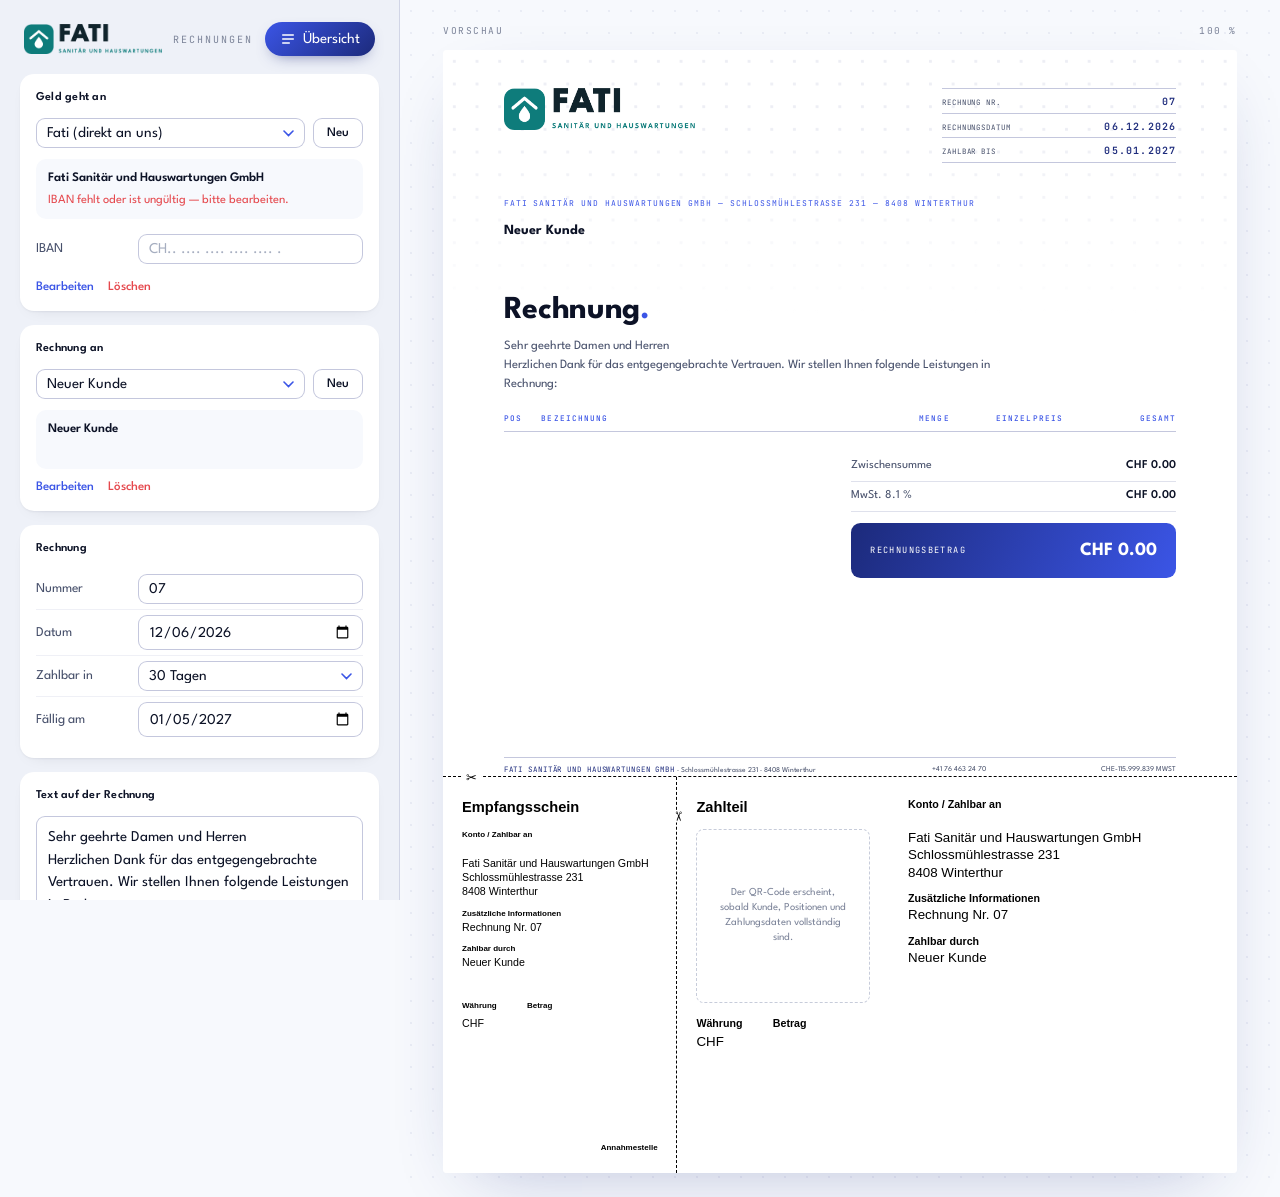
==== commit 0e479ebf: "Fati: Firmenangaben ohne E-Mail Co-Authored-By: Claude Opus 5.5 <noreply@anthropic.com>" ====
--- a/fati/index.html
+++ b/fati/index.html
@@ -804,7 +804,7 @@
           </header>
 
           <div class="addr-zone">
-            <p class="mono sender">FATI SANITÄR UND HAUSWARTUNGEN GMBH — PLATZHALTER-STRASSE 1 — 0000 PLATZHALTER-ORT</p>
+            <p class="mono sender">FATI SANITÄR UND HAUSWARTUNGEN GMBH — SCHLOSSMÜHLESTRASSE 231 — 8408 WINTERTHUR</p>
             <p class="empfaenger" id="vEmpfaenger"></p>
           </div>
 
@@ -839,9 +839,9 @@
         </div>
 
         <div class="foot">
-          <span><span class="b mono">FATI SANITÄR UND HAUSWARTUNGEN GMBH</span> · PLATZHALTER-Strasse 1 · 0000 PLATZHALTER-Ort</span>
-          <span>+41 00 000 00 00 · platzhalter@beispiel.ch</span>
-          <span>CHE-000.000.000 MWST</span>
+          <span><span class="b mono">FATI SANITÄR UND HAUSWARTUNGEN GMBH</span> · Schlossmühlestrasse 231 · 8408 Winterthur</span>
+          <span>+41 76 463 24 70</span>
+          <span>CHE-115.999.839 MWST</span>
         </div>
 
         <div class="qrbill">
@@ -1026,16 +1026,16 @@
   const QR = window.__QRCode;
   let serverDa = false;
 
-  const ABSENDER = 'platzhalter@beispiel.ch';
+  const ABSENDER = '';
   const FIRMA = {
     name: 'Fati Sanitär und Hauswartungen GmbH',
     zusatz: 'Sanitär und Hauswartungen',
-    strasse: 'PLATZHALTER-Strasse 1',
-    ort: '0000 PLATZHALTER-Ort',
-    tel: '+41 00 000 00 00',
-    mail: 'platzhalter@beispiel.ch',
+    strasse: 'Schlossmühlestrasse 231',
+    ort: '8408 Winterthur',
+    tel: '+41 76 463 24 70',
+    mail: '',
     web: '',
-    uid: 'CHE-000.000.000 MWST',
+    uid: 'CHE-115.999.839 MWST',
   };
 
   /* ---------- Speicher ---------- */
@@ -1060,7 +1060,7 @@
   // Zahlungsempfänger: die eigenen Angaben kommen nach der Anmeldung aus dem Abgleich
   const STD_EMPFAENGER = [
     { id: 'firma', bez: 'Fati (direkt an uns)', name: 'Fati Sanitär und Hauswartungen GmbH',
-      iban: '', strasse: 'PLATZHALTER-Strasse', nr: '1', plz: '0000', ort: 'PLATZHALTER-Ort', land: 'CH',
+      iban: '', strasse: 'Schlossmühlestrasse', nr: '231', plz: '8408', ort: 'Winterthur', land: 'CH',
       factoring: false },
   ];
 
@@ -1624,7 +1624,7 @@
 <td align="left" valign="middle" style="padding:0;">
 <img src="${LOGO_CID}" width="132" alt="${esc(FIRMA.name)}" class="logo" style="display:block; width:100%; max-width:132px; height:auto; border:0; outline:none; text-decoration:none; font-size:17px; line-height:24px; font-weight:700; color:#0C1226; font-family:Arial, Helvetica, sans-serif;">
 </td>
-<td align="right" valign="middle" class="mono mono-s t-mute" style="padding:0 0 0 12px; font-size:11px; line-height:16px; mso-line-height-rule:exactly; letter-spacing:1.2px; color:#47506B; font-family:${MONO};">PLATZHALTER-ORT</td>
+<td align="right" valign="middle" class="mono mono-s t-mute" style="padding:0 0 0 12px; font-size:11px; line-height:16px; mso-line-height-rule:exactly; letter-spacing:1.2px; color:#47506B; font-family:${MONO};">WINTERTHUR</td>
 </tr>
 </table>
 </td>
@@ -1723,7 +1723,7 @@
 
 <!-- Kontakt -->
 <tr>
-<td class="px sans body-txt t-mute" style="padding:20px 32px 0 32px; font-size:16px; line-height:26px; mso-line-height-rule:exactly; color:#47506B; font-family:${SANS};">F&uuml;r Fragen zur Rechnung oder zu einzelnen Positionen erreichen Sie uns unter <a href="tel:${esc(FIRMA.tel.replace(/[^+0-9]/g, ''))}" class="t-blue" style="color:#1C2A7B; font-weight:600; text-decoration:none;">${esc(FIRMA.tel)}</a> oder <a href="mailto:${esc(FIRMA.mail)}" class="t-blue" style="color:#1C2A7B; font-weight:600; text-decoration:underline;">${esc(FIRMA.mail)}</a>.</td>
+<td class="px sans body-txt t-mute" style="padding:20px 32px 0 32px; font-size:16px; line-height:26px; mso-line-height-rule:exactly; color:#47506B; font-family:${SANS};">F&uuml;r Fragen zur Rechnung oder zu einzelnen Positionen erreichen Sie uns unter <a href="tel:${esc(FIRMA.tel.replace(/[^+0-9]/g, ''))}" class="t-blue" style="color:#1C2A7B; font-weight:600; text-decoration:none;">${esc(FIRMA.tel)}</a>.</td>
 </tr>
 
 <!-- Gruss -->
@@ -1757,7 +1757,7 @@
 <td align="center" class="sans t-mute al-mute" style="padding:12px 12px 0 12px; font-size:14px; line-height:22px; mso-line-height-rule:exactly; color:#47506B; font-family:${SANS};">
 <span class="t-ink" style="color:#0C1226; font-weight:600;">${esc(FIRMA.name)}</span> &middot; ${esc(FIRMA.zusatz)}<br>
 ${esc(FIRMA.strasse)} &middot; ${esc(FIRMA.ort)}<br>
-<a href="tel:${esc(FIRMA.tel.replace(/[^+0-9]/g, ''))}" style="color:#47506B; text-decoration:none;">${esc(FIRMA.tel)}</a> &middot; <a href="mailto:${esc(FIRMA.mail)}" style="color:#47506B; text-decoration:underline;">${esc(FIRMA.mail)}</a> &middot; <a href="https://${esc(FIRMA.web)}" style="color:#47506B; text-decoration:underline;">${esc(FIRMA.web)}</a>
+<a href="tel:${esc(FIRMA.tel.replace(/[^+0-9]/g, ''))}" style="color:#47506B; text-decoration:none;">${esc(FIRMA.tel)}</a>
 </td>
 </tr>
 <tr>
@@ -1787,7 +1787,7 @@
 
 Am Fuss der Rechnung finden Sie den QR-Zahlteil: In der Banking-App scannen, und Konto, Betrag sowie Referenz sind ohne manuelle Erfassung übernommen.${r.refTyp === 'QRR' ? ' Bitte führen Sie die Referenz bei einer manuellen Zahlung unverändert mit, damit wir den Eingang eindeutig zuordnen können.' : ''}
 
-Für Fragen zur Rechnung oder zu einzelnen Positionen erreichen Sie uns unter ${FIRMA.tel} oder ${FIRMA.mail}.
+Für Fragen zur Rechnung oder zu einzelnen Positionen erreichen Sie uns unter ${FIRMA.tel}.
 
 Freundliche Grüsse
 ${FIRMA.name} · ${FIRMA.zusatz}
@@ -1797,8 +1797,8 @@
 --
 ${FIRMA.name} — ${FIRMA.zusatz}
 ${FIRMA.strasse} · ${FIRMA.ort}
-${FIRMA.tel} · ${FIRMA.mail}
-${FIRMA.web} · ${FIRMA.uid}
+${FIRMA.tel}
+${FIRMA.uid}
 Sanitär und Hauswartungen.`;
 
 
@@ -2216,8 +2216,8 @@
       }
       $('mailDlg').close();
       if (erg.weg !== 'teilen') toast(erg.weg === 'konto'
-        ? 'Mail geöffnet — Absender platzhalter@beispiel.ch, Rechnung ist angehängt'
-        : 'Mail geöffnet — Rechnung ist angehängt. Bitte oben das Konto platzhalter@beispiel.ch wählen.', 6000);
+        ? 'Mail geöffnet — Absender , Rechnung ist angehängt'
+        : 'Mail geöffnet — Rechnung ist angehängt. Bitte oben das Konto  wählen.', 6000);
     } catch (e) {
       toast('Fehler: ' + e.message, 5000);
     } finally {
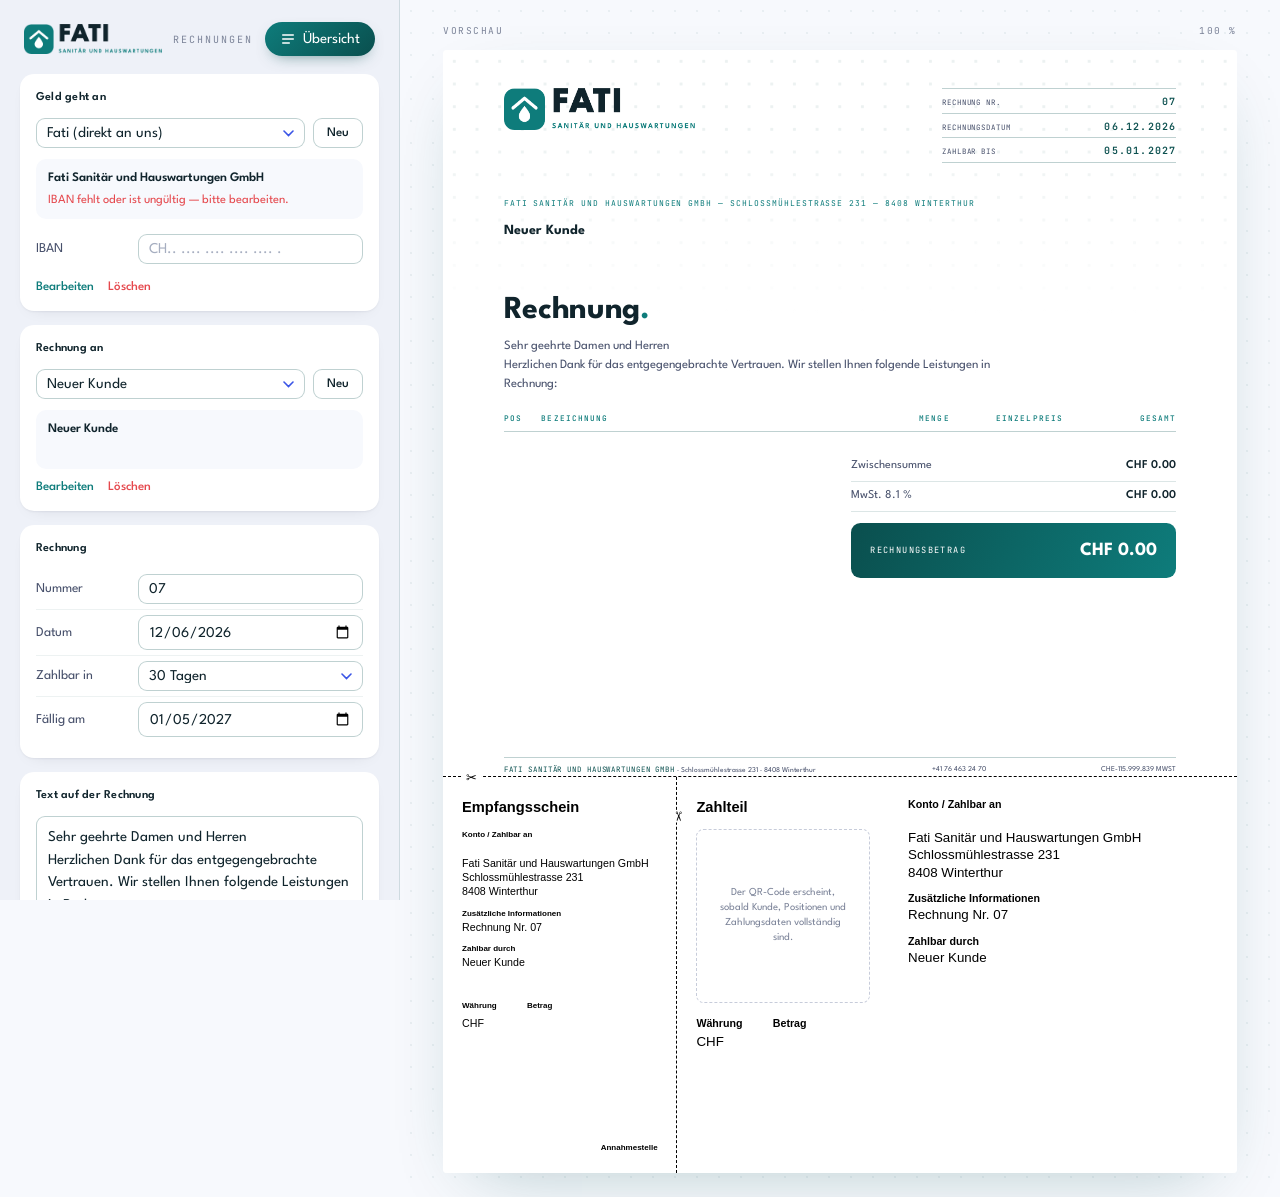
==== commit b4942f0a: "Fati: Farben aus dem Logo statt Nasuvia-Blau Co-Authored-By: Claude Opus 5.5 <noreply@anthropic.com>" ====
--- a/fati/index.html
+++ b/fati/index.html
@@ -31,18 +31,18 @@
   --papier: #F7F9FD;
   --flaeche: #EEF1F8;
   --karte: #FFFFFF;
-  --tinte: #0C1226;
+  --tinte: #10242C;
   --text: #47506B;
   --leise: #7C8499;
-  --blau: #1C2A7B;
-  --elektrik: #3B55E6;
+  --blau: #0A4F4E;
+  --elektrik: #0E7C7B;
   --gruen: #0E9F6E;
   --rot: #E5484D;
   --gelb: #B7791F;
-  --hairline: rgba(28, 42, 123, 0.14);
-  --hairline-strong: rgba(28, 42, 123, 0.26);
+  --hairline: rgba(10, 79, 78, 0.14);
+  --hairline-strong: rgba(10, 79, 78, 0.26);
   --schatten-karte: 0 1px 2px rgba(12, 18, 38, 0.05), 0 6px 18px -12px rgba(12, 18, 38, 0.18);
-  --schatten-blatt: 0 24px 70px -32px rgba(28, 42, 123, 0.32);
+  --schatten-blatt: 0 24px 70px -32px rgba(10, 79, 78, 0.32);
   --font-display: 'League Spartan', -apple-system, BlinkMacSystemFont, system-ui, sans-serif;
   --font-mono: 'JetBrains Mono', ui-monospace, SFMono-Regular, monospace;
   --r-karte: 14px;
@@ -105,7 +105,7 @@
   align-items: center; gap: 10px;
   padding: 5px 0;
 }
-.field-row + .field-row { border-top: 1px solid rgba(28, 42, 123, 0.07); }
+.field-row + .field-row { border-top: 1px solid rgba(10, 79, 78, 0.07); }
 .field-row > label { font-size: 13.5px; color: var(--text); }
 .field-row textarea { min-height: 62px; resize: vertical; line-height: 1.45; }
 
@@ -119,7 +119,7 @@
 input::placeholder, textarea::placeholder { color: #A6AEC0; }
 input:focus, select:focus, textarea:focus {
   outline: none; border-color: var(--elektrik);
-  box-shadow: 0 0 0 3.5px rgba(59, 85, 230, 0.14);
+  box-shadow: 0 0 0 3.5px rgba(14, 124, 123, 0.14);
 }
 input.invalid { border-color: var(--rot); box-shadow: 0 0 0 3.5px rgba(229, 72, 77, 0.12); }
 select { appearance: none; cursor: pointer;
@@ -142,7 +142,7 @@
   font-size: 10.5px; font-weight: 600; letter-spacing: 0.02em;
 }
 .tag-ok { background: rgba(14, 159, 110, 0.12); color: #0A7150; }
-.tag-info { background: rgba(59, 85, 230, 0.1); color: var(--blau); }
+.tag-info { background: rgba(14, 124, 123, 0.1); color: var(--blau); }
 
 /* Freitext in Karten */
 .card > textarea {
@@ -154,10 +154,10 @@
 /* Erstellen-Knopf */
 .btn-erstellen {
   background: linear-gradient(135deg, var(--elektrik), var(--blau));
-  color: #fff; box-shadow: 0 4px 14px rgba(28, 42, 123, 0.22);
+  color: #fff; box-shadow: 0 4px 14px rgba(10, 79, 78, 0.22);
 }
 .btn-erstellen:hover:not(:disabled) { filter: brightness(1.06); }
-.btn-erstellen.bereit { background: var(--papier); color: var(--blau); box-shadow: none; border: 1px solid rgba(28, 42, 123, 0.16); }
+.btn-erstellen.bereit { background: var(--papier); color: var(--blau); box-shadow: none; border: 1px solid rgba(10, 79, 78, 0.16); }
 .actions-neben { display: flex; gap: 8px; margin-top: 2px; }
 .actions-neben .mini-btn { flex: 1; }
 
@@ -175,7 +175,7 @@
 /* Entwürfe */
 .entwuerfe-card { display: none; }
 body.server .entwuerfe-card { display: block; }
-.entwurf-zeile { padding: 9px 0; border-bottom: 1px solid rgba(28, 42, 123, 0.07); }
+.entwurf-zeile { padding: 9px 0; border-bottom: 1px solid rgba(10, 79, 78, 0.07); }
 .entwurf-zeile .archiv-knoepfe { display: flex; gap: 5px; margin-top: 7px; }
 .entwurf-zeile .mini-btn { flex: 1; padding: 5px 4px; font-size: 11.5px; }
 .entwurf-zeile:last-child { border-bottom: 0; }
@@ -186,7 +186,7 @@
 /* Archiv-Suche und Zusatzangaben */
 .archiv-suche {
   width: 100%; margin: 2px 0 8px; padding: 7px 10px; font: inherit; font-size: 12.5px;
-  border: 1px solid rgba(28, 42, 123, 0.16); border-radius: 8px; background: var(--papier); color: var(--tinte);
+  border: 1px solid rgba(10, 79, 78, 0.16); border-radius: 8px; background: var(--papier); color: var(--tinte);
 }
 .archiv-suche:focus { outline: none; border-color: var(--elektrik); box-shadow: 0 0 0 3px rgba(43, 74, 224, 0.13); }
 .archiv-knoepfe { display: flex; gap: 5px; flex-shrink: 0; }
@@ -207,7 +207,7 @@
 .stat-kachel strong { display: block; font-size: 17px; font-weight: 700; color: var(--blau); margin-top: 4px; font-variant-numeric: tabular-nums; }
 .stat-sub { display: block; font-size: 11px; color: var(--leise); margin-top: 1px; }
 .stat-zeilen { margin-top: 11px; }
-.stat-zeilen > div { display: flex; justify-content: space-between; align-items: baseline; padding: 6px 0; font-size: 12.5px; border-bottom: 1px solid rgba(28, 42, 123, 0.07); }
+.stat-zeilen > div { display: flex; justify-content: space-between; align-items: baseline; padding: 6px 0; font-size: 12.5px; border-bottom: 1px solid rgba(10, 79, 78, 0.07); }
 .stat-zeilen > div:last-child { border-bottom: 0; }
 .stat-zeilen strong { color: var(--tinte); font-weight: 600; font-variant-numeric: tabular-nums; }
 .stat-zeilen .warnzeile strong, .stat-zeilen div.warnzeile strong { color: #a5251f; }
@@ -215,10 +215,10 @@
 .stat-titel { font-family: var(--font-mono); font-size: 8.5px; letter-spacing: 0.14em; text-transform: uppercase; color: var(--leise); margin: 14px 0 7px; }
 .stat-monat { display: grid; grid-template-columns: 42px minmax(0, 1fr) 62px; align-items: center; gap: 8px; margin-bottom: 6px; }
 .stat-monat-name { font-size: 11px; color: var(--leise); font-variant-numeric: tabular-nums; }
-.stat-balken { height: 7px; background: rgba(28, 42, 123, 0.09); border-radius: 4px; overflow: hidden; }
+.stat-balken { height: 7px; background: rgba(10, 79, 78, 0.09); border-radius: 4px; overflow: hidden; }
 .stat-balken i { display: block; height: 100%; background: linear-gradient(90deg, var(--blau), var(--elektrik)); border-radius: 4px; }
 .stat-monat-wert { font-size: 11px; text-align: right; color: var(--tinte); font-variant-numeric: tabular-nums; }
-.stat-kunde { display: flex; justify-content: space-between; gap: 10px; font-size: 12px; padding: 5px 0; border-bottom: 1px solid rgba(28, 42, 123, 0.06); }
+.stat-kunde { display: flex; justify-content: space-between; gap: 10px; font-size: 12px; padding: 5px 0; border-bottom: 1px solid rgba(10, 79, 78, 0.06); }
 .stat-kunde:last-child { border-bottom: 0; }
 .stat-kunde span:first-child { color: var(--tinte); overflow: hidden; text-overflow: ellipsis; white-space: nowrap; }
 .stat-kunde span:last-child { color: var(--leise); white-space: nowrap; font-variant-numeric: tabular-nums; }
@@ -227,7 +227,7 @@
 .archiv-card { max-height: 400px; display: flex; flex-direction: column; }
 .archiv-pfad { font-size: 11px; color: var(--leise); margin-bottom: 9px; }
 #archivListe { overflow-y: auto; flex: 1; margin: 0 -4px; padding: 0 4px; }
-.archiv-zeile { padding: 9px 0; border-bottom: 1px solid rgba(28, 42, 123, 0.07); }
+.archiv-zeile { padding: 9px 0; border-bottom: 1px solid rgba(10, 79, 78, 0.07); }
 .archiv-zeile:last-child { border-bottom: 0; }
 .archiv-info { min-width: 0; }
 .archiv-info strong {
@@ -284,11 +284,11 @@
   display: flex; align-items: center; justify-content: center; gap: 7px;
   transition: background .15s, border-color .15s;
 }
-.add-btn:hover { background: rgba(59, 85, 230, 0.06); border-color: var(--elektrik); }
+.add-btn:hover { background: rgba(14, 124, 123, 0.06); border-color: var(--elektrik); }
 .add-btn svg { width: 13px; height: 13px; }
 
 /* Segmented control */
-.seg { display: flex; background: rgba(28, 42, 123, 0.07); border-radius: 10px; padding: 3px; gap: 3px; }
+.seg { display: flex; background: rgba(10, 79, 78, 0.07); border-radius: 10px; padding: 3px; gap: 3px; }
 .seg button {
   flex: 1; border: 0; background: transparent; cursor: pointer;
   padding: 7px 6px; border-radius: 8px; color: var(--text);
@@ -303,7 +303,7 @@
 
 /* Summe */
 .summary-card { padding: 4px 16px 4px; }
-.sum-row { display: flex; justify-content: space-between; padding: 10px 0; font-size: 13.5px; border-bottom: 1px solid rgba(28, 42, 123, 0.07); }
+.sum-row { display: flex; justify-content: space-between; padding: 10px 0; font-size: 13.5px; border-bottom: 1px solid rgba(10, 79, 78, 0.07); }
 .sum-row .v { color: var(--tinte); font-weight: 600; font-variant-numeric: tabular-nums; }
 .sum-total {
   display: flex; justify-content: space-between; align-items: baseline;
@@ -335,7 +335,7 @@
   display: flex; align-items: center; justify-content: center; gap: 9px;
 }
 .btn svg { width: 16px; height: 16px; }
-.btn-primary { background: var(--elektrik); color: #fff; box-shadow: 0 8px 20px -10px rgba(59, 85, 230, 0.9); }
+.btn-primary { background: var(--elektrik); color: #fff; box-shadow: 0 8px 20px -10px rgba(14, 124, 123, 0.9); }
 .btn-primary:hover:not(:disabled) { background: var(--blau); transform: translateY(-1px); }
 .btn-primary:disabled { opacity: .4; cursor: not-allowed; box-shadow: none; }
 .btn-secondary { background: var(--karte); color: var(--tinte); border: 1px solid var(--hairline-strong); }
@@ -347,7 +347,7 @@
 .preview {
   padding: 24px; display: flex; flex-direction: column; align-items: center; gap: 12px;
   background:
-    radial-gradient(rgba(28, 42, 123, 0.06) 1px, transparent 1.6px) 0 0 / 22px 22px,
+    radial-gradient(rgba(10, 79, 78, 0.06) 1px, transparent 1.6px) 0 0 / 22px 22px,
     var(--papier);
   min-height: 100vh;
 }
@@ -367,7 +367,7 @@
 .sheet .inner { padding: 10mm 16mm 0; position: relative; z-index: 1; max-height: 185mm; overflow: hidden; }
 .sheet .dots {
   position: absolute; top: 0; left: 0; right: 0; height: 70mm; z-index: 0;
-  background-image: radial-gradient(rgba(28, 42, 123, 0.08) 0.35mm, transparent 0.5mm);
+  background-image: radial-gradient(rgba(10, 79, 78, 0.08) 0.35mm, transparent 0.5mm);
   background-size: 6mm 6mm;
 }
 .sheet .dots::after { content: ''; position: absolute; inset: 0; background: linear-gradient(180deg, rgba(255,255,255,0) 30%, #fff 100%); }
@@ -1571,7 +1571,7 @@
 a { text-decoration:none; }
 a[x-apple-data-detectors] { color:inherit !important; text-decoration:none !important; font-size:inherit !important; font-family:inherit !important; font-weight:inherit !important; line-height:inherit !important; }
 .al-mute a[x-apple-data-detectors] { color:#47506B !important; }
-.al-ink a[x-apple-data-detectors] { color:#0C1226 !important; }
+.al-ink a[x-apple-data-detectors] { color:#10242C !important; }
 .al-white a[x-apple-data-detectors] { color:#FFFFFF !important; }
 u + #body a, #MessageViewBody a { color:inherit; text-decoration:none; font-size:inherit; font-family:inherit; font-weight:inherit; line-height:inherit; }
 @media only screen and (max-width:479px) {
@@ -1587,9 +1587,9 @@
 [data-ogsc] .bg-page, [data-ogsb] .bg-page { background-color:#F7F9FD !important; }
 [data-ogsc] .bg-card, [data-ogsb] .bg-card { background-color:#FFFFFF !important; }
 [data-ogsc] .bg-soft, [data-ogsb] .bg-soft { background-color:#F2F5FD !important; }
-[data-ogsc] .t-ink, [data-ogsb] .t-ink { color:#0C1226 !important; }
+[data-ogsc] .t-ink, [data-ogsb] .t-ink { color:#10242C !important; }
 [data-ogsc] .t-mute, [data-ogsb] .t-mute { color:#47506B !important; }
-[data-ogsc] .t-blue, [data-ogsb] .t-blue { color:#1C2A7B !important; }
+[data-ogsc] .t-blue, [data-ogsb] .t-blue { color:#0A4F4E !important; }
 [data-ogsc] .t-white, [data-ogsb] .t-white { color:#FFFFFF !important; }
 [data-ogsc] .rule, [data-ogsb] .rule { background-color:#DFE1EC !important; }
 </style>
@@ -1622,7 +1622,7 @@
 <table role="presentation" width="100%" cellpadding="0" cellspacing="0" border="0" style="width:100%;">
 <tr>
 <td align="left" valign="middle" style="padding:0;">
-<img src="${LOGO_CID}" width="132" alt="${esc(FIRMA.name)}" class="logo" style="display:block; width:100%; max-width:132px; height:auto; border:0; outline:none; text-decoration:none; font-size:17px; line-height:24px; font-weight:700; color:#0C1226; font-family:Arial, Helvetica, sans-serif;">
+<img src="${LOGO_CID}" width="132" alt="${esc(FIRMA.name)}" class="logo" style="display:block; width:100%; max-width:132px; height:auto; border:0; outline:none; text-decoration:none; font-size:17px; line-height:24px; font-weight:700; color:#10242C; font-family:Arial, Helvetica, sans-serif;">
 </td>
 <td align="right" valign="middle" class="mono mono-s t-mute" style="padding:0 0 0 12px; font-size:11px; line-height:16px; mso-line-height-rule:exactly; letter-spacing:1.2px; color:#47506B; font-family:${MONO};">WINTERTHUR</td>
 </tr>
@@ -1644,7 +1644,7 @@
 <td class="px" style="padding:24px 32px 0 32px;">
 <table role="presentation" width="100%" cellpadding="0" cellspacing="0" border="0" style="width:100%;">
 <tr>
-<td align="left" valign="top" class="mono mono-s t-blue" style="padding:0 8px 0 0; font-size:11px; line-height:16px; mso-line-height-rule:exactly; letter-spacing:1.2px; color:#1C2A7B; font-family:${MONO};">RECHNUNG NR. ${esc(r.nr)}</td>
+<td align="left" valign="top" class="mono mono-s t-blue" style="padding:0 8px 0 0; font-size:11px; line-height:16px; mso-line-height-rule:exactly; letter-spacing:1.2px; color:#0A4F4E; font-family:${MONO};">RECHNUNG NR. ${esc(r.nr)}</td>
 <td align="right" valign="top" class="mono mono-s t-mute al-mute" style="padding:0; font-size:11px; line-height:16px; mso-line-height-rule:exactly; letter-spacing:1.2px; color:#47506B; font-family:${MONO};">${datumDe(r.datum)}</td>
 </tr>
 </table>
@@ -1653,7 +1653,7 @@
 
 <!-- Titel -->
 <tr>
-<td class="px h1 sans t-ink" style="padding:8px 32px 0 32px; font-size:36px; line-height:44px; mso-line-height-rule:exactly; font-weight:700; letter-spacing:-0.5px; color:#0C1226; font-family:${SANS};">Rechnung<span class="t-blue" style="color:#3B55E6;">.</span></td>
+<td class="px h1 sans t-ink" style="padding:8px 32px 0 32px; font-size:36px; line-height:44px; mso-line-height-rule:exactly; font-weight:700; letter-spacing:-0.5px; color:#10242C; font-family:${SANS};">Rechnung<span class="t-blue" style="color:#0E7C7B;">.</span></td>
 </tr>
 
 <!-- Anschreiben -->
@@ -1671,19 +1671,19 @@
 <tr><td colspan="2" height="1" bgcolor="#DFE1EC" class="rule" style="height:1px; line-height:1px; font-size:1px; mso-line-height-rule:exactly; background-color:#DFE1EC;">&nbsp;</td></tr>
 <tr>
 <td align="left" valign="middle" width="42%" class="mono mono-s t-mute" style="width:42%; padding:13px 8px 13px 0; font-size:11px; line-height:16px; mso-line-height-rule:exactly; letter-spacing:1.2px; color:#47506B; font-family:${MONO};">RECHNUNGSNUMMER</td>
-<td align="right" valign="middle" class="sans val t-ink" style="padding:13px 0 13px 8px; font-size:16px; line-height:20px; mso-line-height-rule:exactly; font-weight:600; color:#0C1226; font-family:${SANS};">${esc(r.nr)}</td>
+<td align="right" valign="middle" class="sans val t-ink" style="padding:13px 0 13px 8px; font-size:16px; line-height:20px; mso-line-height-rule:exactly; font-weight:600; color:#10242C; font-family:${SANS};">${esc(r.nr)}</td>
 </tr>
 <tr><td colspan="2" height="1" bgcolor="#DFE1EC" class="rule" style="height:1px; line-height:1px; font-size:1px; mso-line-height-rule:exactly; background-color:#DFE1EC;">&nbsp;</td></tr>
 <tr>
 <td align="left" valign="middle" width="42%" class="mono mono-s t-mute" style="width:42%; padding:13px 8px 13px 0; font-size:11px; line-height:16px; mso-line-height-rule:exactly; letter-spacing:1.2px; color:#47506B; font-family:${MONO};">RECHNUNGSDATUM</td>
-<td align="right" valign="middle" class="sans val t-ink al-ink" style="padding:13px 0 13px 8px; font-size:16px; line-height:20px; mso-line-height-rule:exactly; font-weight:600; color:#0C1226; font-family:${SANS};">${datumDe(r.datum)}</td>
+<td align="right" valign="middle" class="sans val t-ink al-ink" style="padding:13px 0 13px 8px; font-size:16px; line-height:20px; mso-line-height-rule:exactly; font-weight:600; color:#10242C; font-family:${SANS};">${datumDe(r.datum)}</td>
 </tr>
 <tr><td colspan="2" height="1" bgcolor="#DFE1EC" class="rule" style="height:1px; line-height:1px; font-size:1px; mso-line-height-rule:exactly; background-color:#DFE1EC;">&nbsp;</td></tr>
 <tr>
 <td align="left" valign="middle" width="42%" class="mono mono-s t-mute" style="width:42%; padding:13px 8px 13px 0; font-size:11px; line-height:16px; mso-line-height-rule:exactly; letter-spacing:1.2px; color:#47506B; font-family:${MONO};">ZAHLBAR BIS</td>
-<td align="right" valign="middle" class="sans val t-ink al-ink" style="padding:13px 0 13px 8px; font-size:16px; line-height:20px; mso-line-height-rule:exactly; font-weight:600; color:#0C1226; font-family:${SANS};">${datumDe(r.faellig)}</td>
-</tr>
-${r.refTyp === 'QRR' ? '<tr><td colspan="2" height="1" bgcolor="#DFE1EC" class="rule" style="height:1px; line-height:1px; font-size:1px; mso-line-height-rule:exactly; background-color:#DFE1EC;">&nbsp;</td></tr><tr><td colspan="2" align="left" valign="top" class="mono mono-s t-mute" style="padding:13px 0 0 0; font-size:11px; line-height:16px; mso-line-height-rule:exactly; letter-spacing:1.2px; color:#47506B; font-family:' + MONO + ';">QR-REFERENZ</td></tr><tr><td colspan="2" align="left" valign="top" class="mono t-ink" style="padding:3px 0 13px 0; font-size:13px; line-height:19px; mso-line-height-rule:exactly; color:#0C1226; word-break:break-word; word-wrap:break-word; overflow-wrap:break-word; font-family:' + MONO + ';">' + refAnzeige(r.ref) + '</td></tr>' : ''}
+<td align="right" valign="middle" class="sans val t-ink al-ink" style="padding:13px 0 13px 8px; font-size:16px; line-height:20px; mso-line-height-rule:exactly; font-weight:600; color:#10242C; font-family:${SANS};">${datumDe(r.faellig)}</td>
+</tr>
+${r.refTyp === 'QRR' ? '<tr><td colspan="2" height="1" bgcolor="#DFE1EC" class="rule" style="height:1px; line-height:1px; font-size:1px; mso-line-height-rule:exactly; background-color:#DFE1EC;">&nbsp;</td></tr><tr><td colspan="2" align="left" valign="top" class="mono mono-s t-mute" style="padding:13px 0 0 0; font-size:11px; line-height:16px; mso-line-height-rule:exactly; letter-spacing:1.2px; color:#47506B; font-family:' + MONO + ';">QR-REFERENZ</td></tr><tr><td colspan="2" align="left" valign="top" class="mono t-ink" style="padding:3px 0 13px 0; font-size:13px; line-height:19px; mso-line-height-rule:exactly; color:#10242C; word-break:break-word; word-wrap:break-word; overflow-wrap:break-word; font-family:' + MONO + ';">' + refAnzeige(r.ref) + '</td></tr>' : ''}
 <tr><td colspan="2" height="1" bgcolor="#DFE1EC" class="rule" style="height:1px; line-height:1px; font-size:1px; mso-line-height-rule:exactly; background-color:#DFE1EC;">&nbsp;</td></tr>
 </table>
 </td>
@@ -1692,7 +1692,7 @@
 <!-- Betragsbalken -->
 <tr>
 <td class="px" style="padding:20px 32px 0 32px;">
-<table role="presentation" width="100%" cellpadding="0" cellspacing="0" border="0" bgcolor="#1C2A7B" style="width:100%; background-color:#1C2A7B; background-image:linear-gradient(90deg,#1C2A7B 0%,#3B55E6 100%); border-radius:3px;">
+<table role="presentation" width="100%" cellpadding="0" cellspacing="0" border="0" bgcolor="#0A4F4E" style="width:100%; background-color:#0A4F4E; background-image:linear-gradient(90deg,#0A4F4E 0%,#0E7C7B 100%); border-radius:3px;">
 <tr>
 <td valign="middle" style="padding:18px 22px 18px 22px; font-size:0; line-height:0; mso-line-height-rule:exactly;">
 <!--[if mso]><table role="presentation" width="100%" cellpadding="0" cellspacing="0" border="0"><tr><td width="55%" valign="middle" style="padding:0;"><![endif]--><div class="mono mono-s" style="display:inline-block; width:100%; max-width:250px; vertical-align:middle; text-align:left; font-size:11px; line-height:17px; mso-line-height-rule:exactly; letter-spacing:1.2px; color:#DDE3FB; font-family:${MONO};">RECHNUNGSBETRAG</div><!--[if mso]></td><td width="45%" valign="middle" align="right" style="padding:0;"><![endif]--><div class="sans amt t-white al-white" style="display:inline-block; width:100%; max-width:240px; vertical-align:middle; text-align:right; font-size:24px; line-height:30px; mso-line-height-rule:exactly; font-weight:700; letter-spacing:-0.3px; color:#FFFFFF; font-family:${SANS};">${betrag}</div><!--[if mso]></td></tr></table><![endif]-->
@@ -1707,9 +1707,9 @@
 <td class="px" style="padding:18px 32px 0 32px;">
 <table role="presentation" width="100%" cellpadding="0" cellspacing="0" border="0" bgcolor="#F2F5FD" class="bg-soft" style="width:100%; background-color:#F2F5FD;">
 <tr>
-<td width="3" bgcolor="#3B55E6" valign="top" style="width:3px; min-width:3px; max-width:3px; background-color:#3B55E6; font-size:1px; line-height:1px; mso-line-height-rule:exactly;">&nbsp;</td>
+<td width="3" bgcolor="#0E7C7B" valign="top" style="width:3px; min-width:3px; max-width:3px; background-color:#0E7C7B; font-size:1px; line-height:1px; mso-line-height-rule:exactly;">&nbsp;</td>
 <td class="sans t-mute al-mute" valign="top" style="padding:16px 18px 17px 17px; font-size:15px; line-height:24px; mso-line-height-rule:exactly; color:#47506B; font-family:${SANS};">
-<span class="mono mono-s t-blue" style="font-size:11px; line-height:18px; mso-line-height-rule:exactly; letter-spacing:1.2px; color:#1C2A7B; font-family:${MONO};">ZAHLUNG</span><br>${esc(zahlungsHinweis)}
+<span class="mono mono-s t-blue" style="font-size:11px; line-height:18px; mso-line-height-rule:exactly; letter-spacing:1.2px; color:#0A4F4E; font-family:${MONO};">ZAHLUNG</span><br>${esc(zahlungsHinweis)}
 </td>
 </tr>
 </table>
@@ -1723,12 +1723,12 @@
 
 <!-- Kontakt -->
 <tr>
-<td class="px sans body-txt t-mute" style="padding:20px 32px 0 32px; font-size:16px; line-height:26px; mso-line-height-rule:exactly; color:#47506B; font-family:${SANS};">F&uuml;r Fragen zur Rechnung oder zu einzelnen Positionen erreichen Sie uns unter <a href="tel:${esc(FIRMA.tel.replace(/[^+0-9]/g, ''))}" class="t-blue" style="color:#1C2A7B; font-weight:600; text-decoration:none;">${esc(FIRMA.tel)}</a>.</td>
+<td class="px sans body-txt t-mute" style="padding:20px 32px 0 32px; font-size:16px; line-height:26px; mso-line-height-rule:exactly; color:#47506B; font-family:${SANS};">F&uuml;r Fragen zur Rechnung oder zu einzelnen Positionen erreichen Sie uns unter <a href="tel:${esc(FIRMA.tel.replace(/[^+0-9]/g, ''))}" class="t-blue" style="color:#0A4F4E; font-weight:600; text-decoration:none;">${esc(FIRMA.tel)}</a>.</td>
 </tr>
 
 <!-- Gruss -->
 <tr>
-<td class="px sans body-txt t-mute" style="padding:22px 32px 0 32px; font-size:16px; line-height:26px; mso-line-height-rule:exactly; color:#47506B; font-family:${SANS};">Freundliche Gr&uuml;sse<br><span class="t-ink" style="color:#0C1226; font-weight:600;">${esc(FIRMA.name)}</span> &middot; ${esc(FIRMA.zusatz)}</td>
+<td class="px sans body-txt t-mute" style="padding:22px 32px 0 32px; font-size:16px; line-height:26px; mso-line-height-rule:exactly; color:#47506B; font-family:${SANS};">Freundliche Gr&uuml;sse<br><span class="t-ink" style="color:#10242C; font-weight:600;">${esc(FIRMA.name)}</span> &middot; ${esc(FIRMA.zusatz)}</td>
 </tr>
 
 <!-- Hairline -->
@@ -1751,11 +1751,11 @@
 
 <!-- Fusszeile -->
 <tr>
-<td align="center" class="mono mono-s t-blue" style="padding:22px 12px 0 12px; font-size:11px; line-height:17px; mso-line-height-rule:exactly; letter-spacing:1.6px; color:#1C2A7B; font-family:${MONO};">SANITÄR UND HAUSWARTUNGEN</td>
+<td align="center" class="mono mono-s t-blue" style="padding:22px 12px 0 12px; font-size:11px; line-height:17px; mso-line-height-rule:exactly; letter-spacing:1.6px; color:#0A4F4E; font-family:${MONO};">SANITÄR UND HAUSWARTUNGEN</td>
 </tr>
 <tr>
 <td align="center" class="sans t-mute al-mute" style="padding:12px 12px 0 12px; font-size:14px; line-height:22px; mso-line-height-rule:exactly; color:#47506B; font-family:${SANS};">
-<span class="t-ink" style="color:#0C1226; font-weight:600;">${esc(FIRMA.name)}</span> &middot; ${esc(FIRMA.zusatz)}<br>
+<span class="t-ink" style="color:#10242C; font-weight:600;">${esc(FIRMA.name)}</span> &middot; ${esc(FIRMA.zusatz)}<br>
 ${esc(FIRMA.strasse)} &middot; ${esc(FIRMA.ort)}<br>
 <a href="tel:${esc(FIRMA.tel.replace(/[^+0-9]/g, ''))}" style="color:#47506B; text-decoration:none;">${esc(FIRMA.tel)}</a>
 </td>
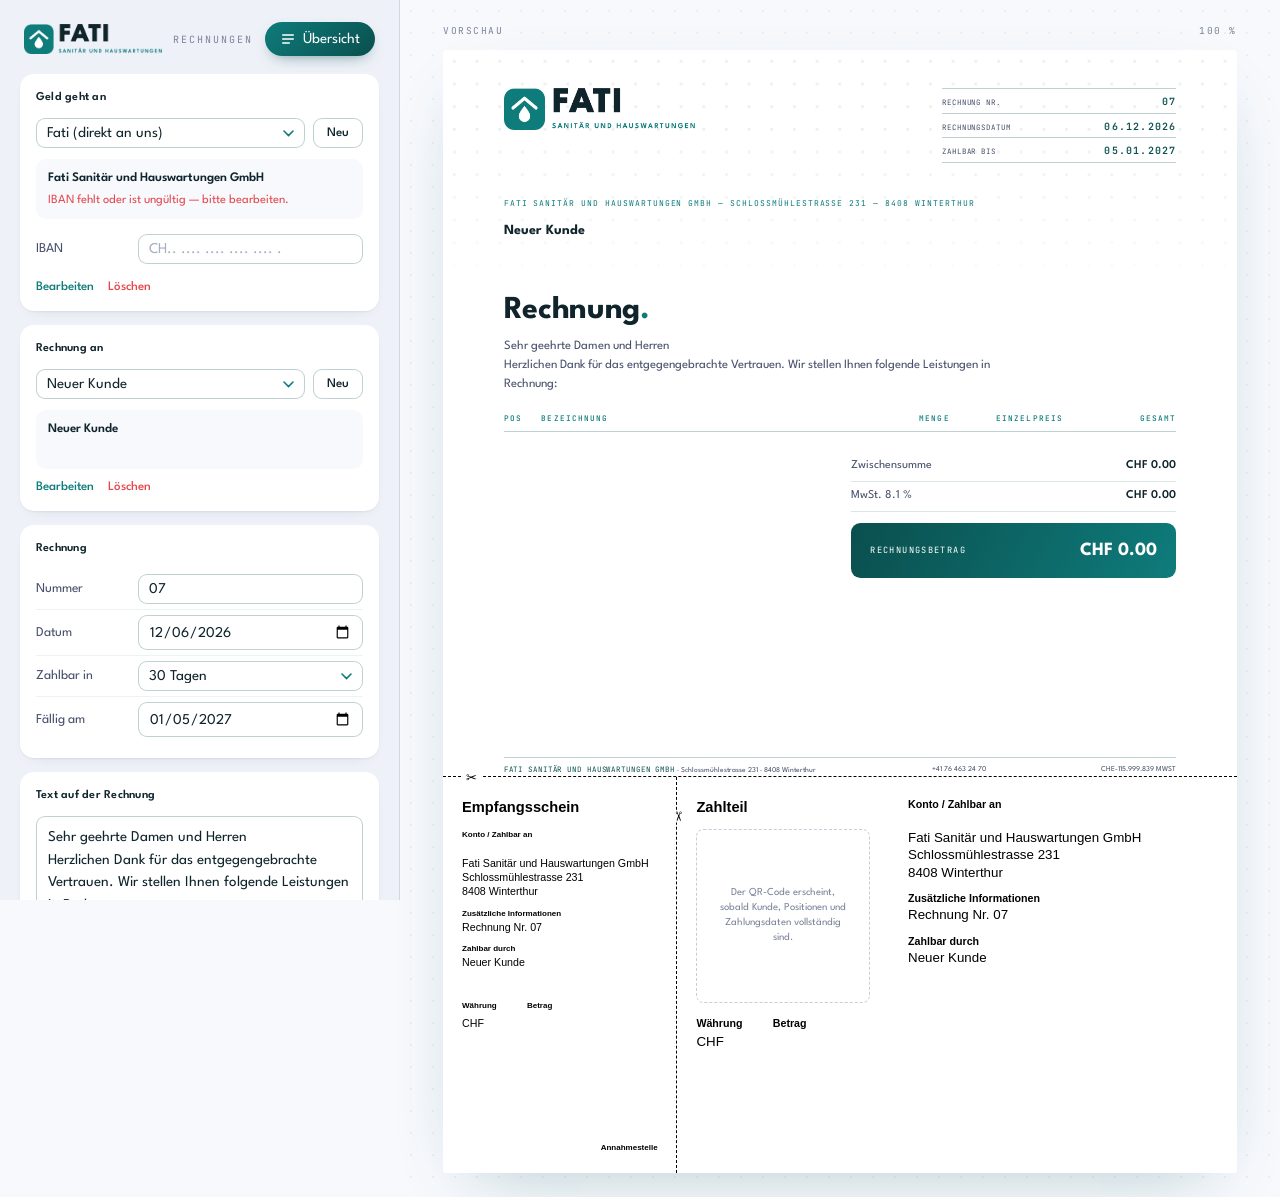
==== commit b9283889: "Fati: auch die Pfeile der Auswahlfelder in Petrolgrün Co-Authored-By: Claude Opus 5.5 <noreply@anthr" ====
--- a/fati/index.html
+++ b/fati/index.html
@@ -123,7 +123,7 @@
 }
 input.invalid { border-color: var(--rot); box-shadow: 0 0 0 3.5px rgba(229, 72, 77, 0.12); }
 select { appearance: none; cursor: pointer;
-  background-image: url("data:image/svg+xml,%3Csvg xmlns='http://www.w3.org/2000/svg' width='11' height='7'%3E%3Cpath d='M1 1l4.5 4.5L10 1' stroke='%233B55E6' fill='none' stroke-width='1.6' stroke-linecap='round'/%3E%3C/svg%3E");
+  background-image: url("data:image/svg+xml,%3Csvg xmlns='http://www.w3.org/2000/svg' width='11' height='7'%3E%3Cpath d='M1 1l4.5 4.5L10 1' stroke='%230E7C7B' fill='none' stroke-width='1.6' stroke-linecap='round'/%3E%3C/svg%3E");
   background-repeat: no-repeat; background-position: right 10px center; padding-right: 28px;
 }
 
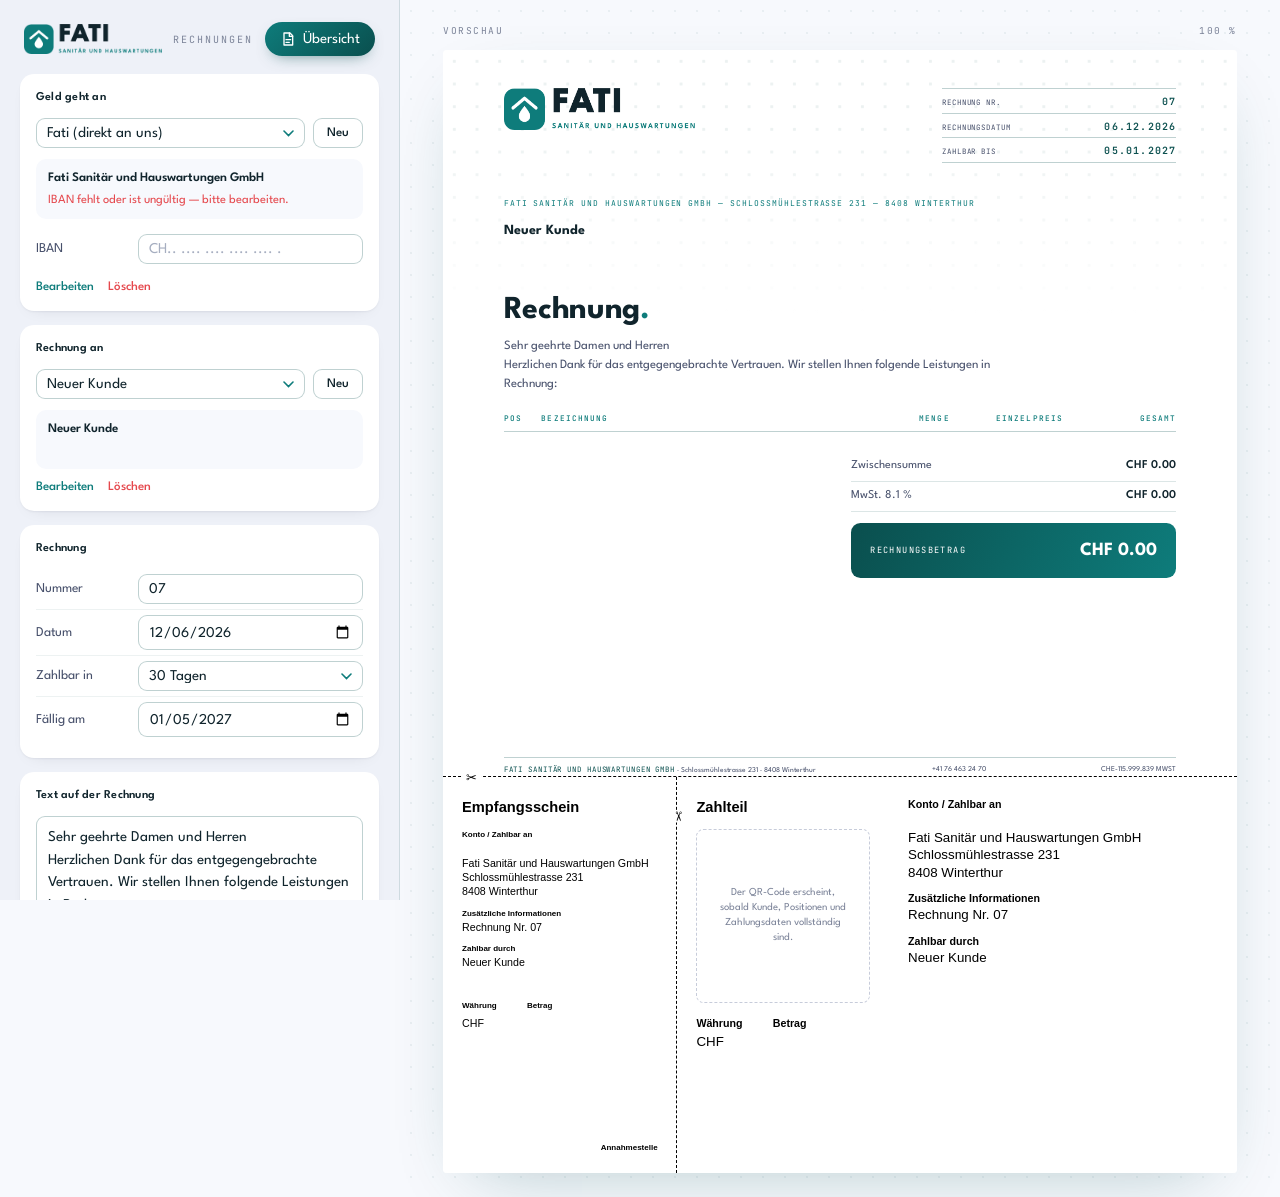
==== commit 63bf3c44: "Einheitliche Kopfzeile und Knöpfe in Buchhaltung und Rechnungen Co-Authored-By: Claude Opus 5.5 <nor" ====
--- a/fati/index.html
+++ b/fati/index.html
@@ -559,6 +559,11 @@
 body.nur-blatt .sheet-wrap { box-shadow: none; border-radius: 0; width: 210mm !important; height: 297mm !important; }
 body.nur-blatt .sheet { transform: none !important; }
 
+/* Mit der gemeinsamen Kopfzeile oben */
+body.nv-mit-kopf .app { min-height: calc(100vh - 64px); }
+body.nv-mit-kopf .panel { top: 64px; max-height: calc(100vh - 64px); }
+body.nv-mit-kopf .preview { min-height: calc(100vh - 64px); }
+
 /* ============ RESPONSIVE ============ */
 @media (max-width: 1200px) {
   .app { grid-template-columns: minmax(0, 1fr); }
@@ -600,7 +605,7 @@
 
   <!-- ============ STEUERPULT ============ -->
   <aside class="panel">
-    <div class="panel-head">
+    <div class="panel-head nv-weg">
       <img class="panel-logo" id="panelLogo" alt="Fati Sanitär und Hauswartungen GmbH" />
       <span class="panel-title">Rechnungen</span>
     </div>
